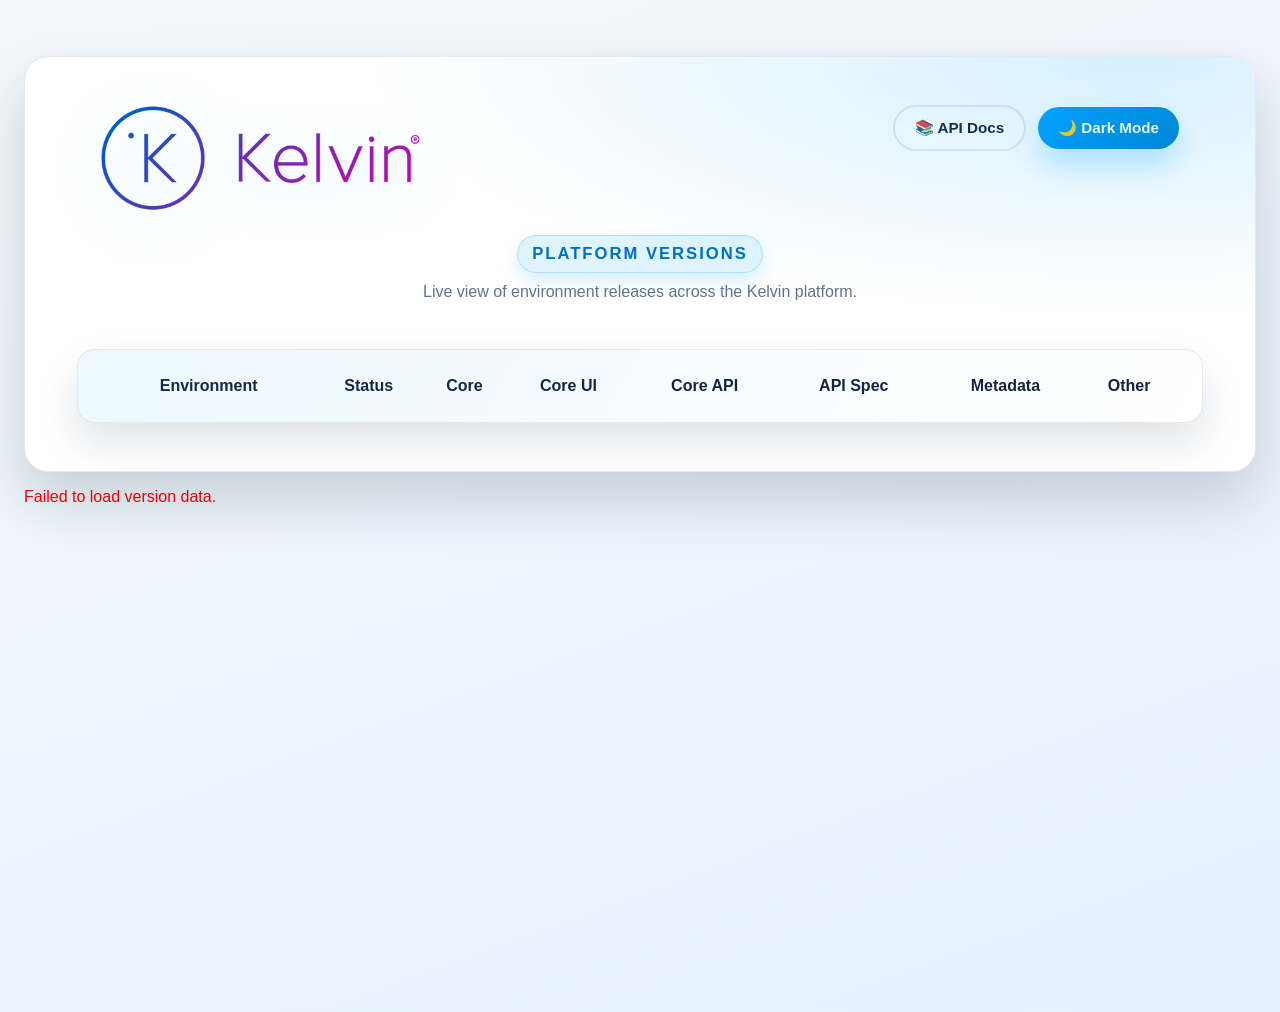
==== index.html @ efbccc98 "Fix status check to detect 5xx" ====
<!DOCTYPE html>
<html lang="en">
<head>
  <meta charset="UTF-8" />
  <title>Platform Versions</title>
  <link rel="icon" href="https://kelvin.ai/favicon.ico" />
  <!-- DataTables CSS -->
  <link rel="stylesheet" href="https://cdn.datatables.net/1.13.6/css/jquery.dataTables.min.css" />
  <!-- Optional: DataTables Dark Theme -->
  <link rel="stylesheet" href="https://cdn.datatables.net/1.13.6/css/dataTables.bootstrap5.min.css" />
  <style>
    :root {
      --background-gradient: linear-gradient(160deg, #f4f8fb 0%, #e6f1ff 100%);
      --color-bg: #f4f8fb;
      --color-surface: #ffffff;
      --color-surface-alt: #eef5ff;
      --color-text: #112240;
      --color-muted: #5d738e;
      --color-border: rgba(17, 34, 64, 0.1);
      --color-accent: #00a3ff;
      --color-accent-strong: #0082d1;
      --color-link: #006ecb;
      --table-header-bg: #0f2f57;
      --table-row-hover: rgba(0, 163, 255, 0.08);
      --code-bg: rgba(0, 163, 255, 0.08);
      --brand-glow: rgba(0, 163, 255, 0.26);
    }

    body.dark {
      --background-gradient: linear-gradient(160deg, #081529 0%, #020b17 100%);
      --color-bg: #0b1a30;
      --color-surface: #111f36;
      --color-surface-alt: #15263f;
      --color-text: #e3f1ff;
      --color-muted: #92abc7;
      --color-border: rgba(111, 170, 255, 0.18);
      --color-accent: #46c6ff;
      --color-accent-strong: #5fd3ff;
      --color-link: #7dd8ff;
      --table-header-bg: #123b67;
      --table-row-hover: rgba(70, 198, 255, 0.14);
      --code-bg: rgba(70, 198, 255, 0.18);
      --brand-glow: rgba(70, 198, 255, 0.32);
    }

    body {
      font-family: "Inter", -apple-system, BlinkMacSystemFont, "Segoe UI", sans-serif;
      margin: 0;
      background: var(--background-gradient);
      color: var(--color-text);
      min-height: 100vh;
      padding: 56px 24px;
      transition: background 0.35s ease, color 0.35s ease;
    }

    .main-container {
      position: relative;
      max-width: 1180px;
      margin: 0 auto;
      background: var(--color-surface);
      border-radius: 24px;
      box-shadow: 0 28px 60px rgba(9, 25, 46, 0.18);
      border: 1px solid var(--color-border);
      padding: 48px 52px;
      transition: background 0.35s ease, border-color 0.35s ease, box-shadow 0.35s ease;
      overflow: hidden;
    }

    .main-container::before {
      content: "";
      position: absolute;
      inset: 0;
      border-radius: inherit;
      background: radial-gradient(120% 120% at 90% 0%, rgba(0, 163, 255, 0.16) 0%, rgba(0, 163, 255, 0) 52%);
      pointer-events: none;
      transition: opacity 0.35s ease;
    }

    body.dark .main-container::before {
      background: radial-gradient(120% 120% at 90% 0%, rgba(70, 198, 255, 0.24) 0%, rgba(70, 198, 255, 0) 55%);
    }

    h1 {
      margin: 0;
      font-size: clamp(1.0rem, 1.3vw, 1.2rem);
      text-transform: uppercase;
      letter-spacing: 0.12em;
      padding: 8px 14px;
      display: inline-block;
      border-radius: 999px;
      background: rgba(0, 163, 255, 0.12);
      border: 1px solid rgba(0, 163, 255, 0.24);
      color: var(--color-link);
      box-shadow: 0 8px 18px rgba(0, 163, 255, 0.16);
    }

    body.dark h1 {
      background: rgba(70, 198, 255, 0.16);
      border-color: rgba(70, 198, 255, 0.28);
      color: var(--color-text);
      box-shadow: 0 10px 24px rgba(70, 198, 255, 0.2);
    }

    .subtitle {
      margin-top: 10px;
      font-size: 1rem;
      color: var(--color-muted);
    }

    .page-header {
      display: flex;
      flex-direction: column;
      gap: 24px;
      margin-bottom: 32px;
      padding: 0 24px;
    }

    .brand-row {
      display: flex;
      align-items: flex-start;
      justify-content: space-between;
      gap: 24px;
      width: 100%;
    }

    .brand-mark {
      display: inline-flex;
      align-items: center;
      justify-content: flex-start;
      gap: 14px;
      margin: 0;
    }

    .page-title {
      max-width: 620px;
      display: flex;
      flex-direction: column;
      align-items: center;
      text-align: center;
      margin: 0 auto;
    }

    .brand-mark img {
      height: min(9vw, 106px);
      width: auto;
      display: block;
      filter: drop-shadow(0 10px 24px rgba(0, 163, 255, 0.25));
    }

    .header-actions {
      display: flex;
      gap: 12px;
      margin-left: auto;
      align-items: center;
    }

    #apiReferenceLink {
      background: var(--color-surface);
      color: var(--color-text);
      border: 2px solid var(--color-border);
      padding: 12px 20px;
      border-radius: 999px;
      font-size: 0.95rem;
      font-weight: 600;
      cursor: pointer;
      transition: transform 0.2s ease, border-color 0.2s ease, background 0.2s ease;
      display: inline-flex;
      align-items: center;
      gap: 8px;
      text-decoration: none;
    }

    #apiReferenceLink:hover {
      transform: translateY(-1px);
      border-color: var(--color-accent);
      background: var(--color-surface-alt);
    }

    #apiReferenceLink:focus-visible {
      outline: 3px solid rgba(0, 163, 255, 0.35);
      outline-offset: 4px;
    }

    #toggleDarkMode {
      background: linear-gradient(140deg, var(--color-accent), var(--color-accent-strong));
      color: #ffffff;
      border: none;
      padding: 12px 20px;
      border-radius: 999px;
      font-size: 0.95rem;
      font-weight: 600;
      cursor: pointer;
      box-shadow: 0 16px 30px var(--brand-glow);
      transition: transform 0.2s ease, box-shadow 0.2s ease, opacity 0.3s ease;
      display: inline-flex;
      align-items: center;
      gap: 8px;
    }

    #toggleDarkMode:hover {
      transform: translateY(-1px);
      box-shadow: 0 18px 34px var(--brand-glow);
      opacity: 0.95;
    }

    #toggleDarkMode:focus-visible {
      outline: 3px solid rgba(0, 163, 255, 0.35);
      outline-offset: 4px;
    }

    .table-card {
      position: relative;
      background: var(--color-surface);
      border-radius: 18px;
      border: 1px solid var(--color-border);
      padding: 24px;
      box-shadow: 0 20px 40px rgba(12, 36, 64, 0.12);
      transition: background 0.35s ease, border-color 0.35s ease;
    }

    .table-card::before {
      content: "";
      position: absolute;
      inset: 0;
      border-radius: inherit;
      background: linear-gradient(120deg, rgba(0, 163, 255, 0.12), rgba(0, 163, 255, 0));
      opacity: 0.6;
      pointer-events: none;
    }

    body.dark .table-card::before {
      background: linear-gradient(120deg, rgba(70, 198, 255, 0.2), rgba(70, 198, 255, 0));
    }

    .table-card .dataTables_wrapper {
      width: 100%;
    }

    a {
      color: var(--color-link);
      text-decoration: none;
      transition: color 0.2s ease;
    }

    a:hover,
    a:focus-visible {
      color: var(--color-accent-strong);
    }

    .metadata-link {
      color: var(--color-muted);
      font-weight: 600;
      cursor: pointer;
    }

    .metadata-link:hover,
    .metadata-link:focus-visible {
      color: var(--color-link);
    }

    .version-cell {
      display: inline-flex;
      align-items: center;
      gap: 8px;
    }

    .version-cell code {
      background: var(--code-bg);
      padding: 3px 8px;
      border-radius: 6px;
      font-size: 0.92rem;
      font-weight: 600;
      color: var(--color-text);
      border: 1px solid rgba(17, 34, 64, 0.08);
    }

    body.dark .version-cell code {
      border-color: rgba(143, 181, 222, 0.32);
      color: var(--color-text);
    }

    .status-indicator {
      display: inline-flex;
      align-items: center;
      gap: 8px;
      font-weight: 600;
      color: var(--color-muted);
    }

    .status-dot {
      width: 12px;
      height: 12px;
      border-radius: 50%;
      display: inline-block;
      box-shadow: 0 0 0 3px rgba(0, 0, 0, 0.05);
    }

    .status-dot.status-pending {
      background: #fbbf24;
      box-shadow: 0 0 0 3px rgba(251, 191, 36, 0.25);
    }

    .status-dot.status-ok {
      background: #22c55e;
      box-shadow: 0 0 0 3px rgba(34, 197, 94, 0.25);
    }

    .status-dot.status-fail {
      background: #ef4444;
      box-shadow: 0 0 0 3px rgba(239, 68, 68, 0.25);
    }

    .status-dot.status-unknown {
      background: #94a3b8;
      box-shadow: 0 0 0 3px rgba(148, 163, 184, 0.3);
    }

    table.dataTable thead th {
      background-color: var(--table-header-bg) !important;
      color: #fff !important;
      border-bottom: none !important;
      font-weight: 600;
      letter-spacing: 0.01em;
    }

    table.dataTable tbody tr {
      background-color: var(--color-surface) !important;
      transition: background-color 0.2s ease;
    }

    table.dataTable tbody tr:nth-child(even) {
      background-color: var(--color-surface-alt) !important;
    }

    table.dataTable tbody tr:hover {
      background-color: var(--table-row-hover) !important;
    }

    table.dataTable td,
    table.dataTable th {
      border-bottom: 1px solid var(--color-border);
    }

    table.dataTable td {
      padding: 14px 16px;
      vertical-align: top;
      color: var(--color-text);
      line-height: 1.55;
    }

    table.dataTable a {
      color: var(--color-link);
      font-weight: 600;
      text-decoration: none;
    }

    table.dataTable a:hover {
      text-decoration: underline;
    }

    .dataTables_wrapper .dataTables_filter input,
    .dataTables_wrapper .dataTables_length select {
      background: var(--color-surface);
      border: 1px solid var(--color-border);
      color: var(--color-text);
      border-radius: 10px;
      padding: 8px 12px;
      outline: none;
      font-weight: 500;
    }

    .dataTables_wrapper .dataTables_filter input:focus,
    .dataTables_wrapper .dataTables_length select:focus {
      border-color: var(--color-accent);
      box-shadow: 0 0 0 3px rgba(0, 163, 255, 0.2);
    }

    .dataTables_wrapper .dataTables_filter label,
    .dataTables_wrapper .dataTables_length label,
    .dataTables_wrapper .dataTables_info {
      color: var(--color-muted);
      font-weight: 600;
      letter-spacing: 0.01em;
    }

    .dataTables_wrapper .dataTables_info {
      margin-top: 14px;
    }

    .dataTables_wrapper .dataTables_paginate .paginate_button {
      background: transparent !important;
      color: var(--color-text) !important;
      border-radius: 8px !important;
      border: 1px solid transparent !important;
      margin: 0 2px !important;
      padding: 6px 12px !important;
      transition: background 0.2s ease, color 0.2s ease;
    }

    .dataTables_wrapper .dataTables_paginate .paginate_button.current,
    .dataTables_wrapper .dataTables_paginate .paginate_button:hover {
      background: linear-gradient(135deg, var(--color-accent), var(--color-accent-strong)) !important;
      color: #fff !important;
      border-color: transparent !important;
      box-shadow: 0 6px 14px var(--brand-glow);
    }

    code {
      background: var(--code-bg);
      padding: 2px 6px;
      border-radius: 4px;
      font-family: "Source Code Pro", "Fira Code", monospace;
      font-size: 0.9rem;
    }

    .muted {
      color: var(--color-muted);
    }

    .kv-pair {
      margin-bottom: 6px;
      line-height: 1.4;
      display: flex;
      align-items: baseline;
      gap: 6px;
    }

    .kv-key {
      font-weight: 600;
      color: var(--color-text);
      margin-right: 6px;
    }

    .kv-key::after {
      content: ":";
      margin-left: 1px;
    }

    .kv-pair:last-child {
      margin-bottom: 0;
    }

    .metadata-tooltip-wrapper {
      position: relative;
      display: inline-block;
    }

    .metadata-tooltip {
      position: fixed;
      background: rgba(10, 10, 15, 0.85);
      backdrop-filter: blur(20px) saturate(180%);
      -webkit-backdrop-filter: blur(20px) saturate(180%);
      border: 1px solid rgba(255, 255, 255, 0.1);
      border-radius: 16px;
      padding: 20px;
      box-shadow:
        0 8px 32px rgba(0, 0, 0, 0.4),
        0 0 0 1px rgba(255, 255, 255, 0.05) inset,
        0 30px 60px rgba(0, 0, 0, 0.3);
      z-index: 10000;
      box-sizing: border-box;
      min-width: min(900px, calc(100vw - 40px));
      max-width: calc(100vw - 40px);
      width: max-content;
      max-height: calc(100vh - 40px);
      opacity: 0;
      pointer-events: none;
      transform: scale(0.95);
      transition: opacity 0.3s cubic-bezier(0.4, 0, 0.2, 1),
                  transform 0.3s cubic-bezier(0.4, 0, 0.2, 1);
      white-space: normal;
      overflow: hidden;
      display: flex;
      flex-direction: column;
    }

    .metadata-tooltip.visible {
      opacity: 1;
      pointer-events: auto;
      transform: scale(1);
    }

    .metadata-tooltip::before {
      content: '';
      position: absolute;
      top: 0;
      left: 0;
      right: 0;
      bottom: 0;
      border-radius: 16px;
      background: linear-gradient(135deg,
        rgba(255, 255, 255, 0.1) 0%,
        rgba(255, 255, 255, 0) 50%,
        rgba(0, 0, 0, 0.1) 100%);
      pointer-events: none;
      z-index: -1;
    }

    .metadata-tooltip .metadata-content {
      flex: 1;
      min-height: 0;
      display: flex;
      flex-direction: column;
      overflow: hidden;
    }

    .metadata-json-wrapper {
      flex: 1;
      overflow: auto;
      min-height: 0;
      margin-bottom: 12px;
    }

    /* Custom scrollbar for JSON content */
    .metadata-json-wrapper::-webkit-scrollbar {
      width: 10px;
    }

    .metadata-json-wrapper::-webkit-scrollbar-track {
      background: rgba(0, 0, 0, 0.2);
      border-radius: 10px;
      margin: 4px;
    }

    .metadata-json-wrapper::-webkit-scrollbar-thumb {
      background: rgba(255, 255, 255, 0.2);
      border-radius: 10px;
      border: 2px solid rgba(0, 0, 0, 0.2);
    }

    .metadata-json-wrapper::-webkit-scrollbar-thumb:hover {
      background: rgba(255, 255, 255, 0.3);
    }

    /* Firefox scrollbar */
    .metadata-json-wrapper {
      scrollbar-width: thin;
      scrollbar-color: rgba(255, 255, 255, 0.2) rgba(0, 0, 0, 0.2);
    }

    .metadata-tooltip pre {
      margin: 0;
      overflow: visible;
    }

    .metadata-tooltip.loading {
      text-align: center;
      color: var(--color-muted);
      font-size: 0.9rem;
    }

    .metadata-tooltip.error {
      color: #ef4444;
      font-size: 0.9rem;
    }

    .metadata-tooltip-title {
      font-weight: 700;
      font-size: 1rem;
      margin-bottom: 16px;
      color: rgba(255, 255, 255, 0.95);
      border-bottom: 1px solid rgba(255, 255, 255, 0.15);
      padding-bottom: 12px;
      text-shadow: 0 2px 10px rgba(0, 0, 0, 0.3);
      letter-spacing: 0.02em;
    }

    .metadata-content {
      display: flex;
      flex-direction: column;
      gap: 8px;
    }

    .metadata-item {
      display: flex;
      flex-direction: column;
      gap: 2px;
    }

    .metadata-label {
      font-size: 0.8rem;
      color: var(--color-muted);
      font-weight: 600;
      text-transform: uppercase;
      letter-spacing: 0.03em;
    }

    .metadata-value {
      font-size: 0.9rem;
      color: var(--color-text);
      font-weight: 500;
    }

    .metadata-value code {
      background: var(--code-bg);
      padding: 2px 6px;
      border-radius: 4px;
      font-size: 0.85rem;
    }

    .metadata-actions {
      display: flex;
      gap: 8px;
      flex-shrink: 0;
    }

    .metadata-btn {
      flex: 1;
      padding: 8px 12px;
      border: none;
      border-radius: 8px;
      font-size: 0.85rem;
      font-weight: 600;
      cursor: pointer;
      transition: all 0.2s ease;
      display: flex;
      align-items: center;
      justify-content: center;
      gap: 6px;
      text-decoration: none;
    }

    .copy-metadata-btn {
      background: rgba(0, 163, 255, 0.2);
      color: rgba(255, 255, 255, 0.95);
      border: 1px solid rgba(0, 163, 255, 0.4);
      backdrop-filter: blur(10px);
      box-shadow: 0 4px 12px rgba(0, 163, 255, 0.2);
    }

    .copy-metadata-btn:hover {
      background: rgba(0, 163, 255, 0.3);
      border-color: rgba(0, 163, 255, 0.6);
      transform: translateY(-2px);
      box-shadow: 0 6px 16px rgba(0, 163, 255, 0.3);
    }

    .copy-metadata-btn:active {
      transform: translateY(0);
    }

    .copy-metadata-btn.copied {
      background: rgba(16, 185, 129, 0.3);
      border-color: rgba(16, 185, 129, 0.5);
      box-shadow: 0 4px 12px rgba(16, 185, 129, 0.3);
    }

    .view-metadata-btn {
      background: rgba(255, 255, 255, 0.05);
      color: rgba(255, 255, 255, 0.9);
      border: 1px solid rgba(255, 255, 255, 0.2);
      backdrop-filter: blur(10px);
    }

    .view-metadata-btn:hover {
      background: rgba(255, 255, 255, 0.1);
      border-color: rgba(255, 255, 255, 0.3);
      transform: translateY(-2px);
      box-shadow: 0 4px 12px rgba(255, 255, 255, 0.1);
    }

    @media (max-width: 768px) {
      body {
        padding: 32px 16px;
      }

      .main-container {
        padding: 32px 24px;
      }

      .header-actions {
        flex-direction: column;
        width: 100%;
        margin-left: 0;
      }

      #apiReferenceLink,
      #toggleDarkMode {
        width: 100%;
        justify-content: center;
      }

      .page-header {
        gap: 20px;
        padding: 16px 24px 0 24px;
      }

      .brand-row {
        flex-direction: column;
        align-items: center;
        width: 100%;
      }

      .page-title {
        max-width: none;
        align-items: center;
      }

      .brand-mark {
        align-self: center;
        margin-bottom: 12px;
      }
    }

    @media (max-width: 520px) {
      body {
        padding: 24px 14px;
      }

      .page-header {
        padding: 16px 18px 0 18px;
      }

      .main-container {
        padding: 28px 20px;
      }

      .brand-mark {
        margin-bottom: 12px;
      }
    }
  </style>
</head>
<body>
  <main class="main-container">
    <header class="page-header">
      <div class="brand-row">
        <div class="brand-mark">
          <img src="assets/kelvin-logo.png" alt="Kelvin logo" />
        </div>
        <div class="header-actions">
          <a id="apiReferenceLink" href="api-docs.html" target="_blank" rel="noopener noreferrer">📚 API Docs</a>
          <button id="toggleDarkMode" type="button" aria-live="polite" aria-pressed="false">🌙 Dark Mode</button>
        </div>
      </div>
      <div class="page-title">
        <h1>Platform Versions</h1>
        <p class="subtitle">Live view of environment releases across the Kelvin platform.</p>
      </div>
    </header>
    <div class="table-card">
      <table id="versionsTable" class="display" style="width:100%">
        <thead>
          <tr>
            <th>Environment</th>
            <th>Status</th>
            <th>Core</th>
            <th>Core UI</th>
            <th>Core API</th>
            <th>API Spec</th>
            <th>Metadata</th>
            <th>Other</th>
          </tr>
        </thead>
        <tbody></tbody>
      </table>
    </div>
  </main>

  <!-- jQuery -->
  <script src="https://code.jquery.com/jquery-3.7.0.min.js" defer></script>
  <!-- DataTables JS -->
  <script src="https://cdn.datatables.net/1.13.6/js/jquery.dataTables.min.js" defer></script>
  <script>
    // Dark Mode Toggle
    const toggleButton = document.getElementById("toggleDarkMode");
    const savedTheme = localStorage.getItem("theme");
    const userPrefersDark = savedTheme ? savedTheme === "dark" : window.matchMedia("(prefers-color-scheme: dark)").matches;

    if (userPrefersDark) document.body.classList.add("dark");
    const setToggleState = () => {
      const isDark = document.body.classList.contains("dark");
      toggleButton.textContent = isDark ? "☀️ Light Mode" : "🌙 Dark Mode";
      toggleButton.setAttribute("aria-pressed", String(isDark));
    };
    setToggleState();

    const versionPlaceholder = '<span class="muted">N/A</span>';

    const getVersionSortValue = (value) => {
      if (value === undefined || value === null || value === "") return "";
      const parts = String(value).match(/\d+/g);
      if (!parts) return "";
      return parts.map((part) => part.padStart(6, "0")).join(".");
    };

    const createVersionCell = (version, suffix = "") => {
      const suffixHtml = suffix ? ` ${suffix}` : "";
      if (version === undefined || version === null || version === "") {
        return {
          display: `${versionPlaceholder}${suffixHtml}`,
          sort: "",
          filter: ""
        };
      }

      const sortValue = getVersionSortValue(version);
      return {
        display: `<span class="version-cell"><code>${version}</code>${suffixHtml}</span>`,
        sort: sortValue,
        filter: version
      };
    };

    const createStatusCell = (env, baseUrl) => {
      return `
        <span class="status-indicator" data-env="${env}" data-url="${baseUrl}">
          <span class="status-dot status-pending" aria-hidden="true"></span>
          <span class="status-text">Checking</span>
        </span>
      `;
    };

    const versionColumnRender = {
      _: "display",
      sort: "sort",
      filter: "filter"
    };

    toggleButton.addEventListener('click', () => {
      document.body.classList.toggle('dark');
      const isDark = document.body.classList.contains('dark');
      localStorage.setItem('theme', isDark ? 'dark' : 'light');
      setToggleState();
    });

    // Fetch and populate DataTable
    async function populateTable() {
      try {
        const [versionsResp, urlsResp] = await Promise.all([
          fetch("https://central-server.kelvininc.com/platformversions"),
          fetch("https://central-server.kelvininc.com/platformurls")
        ]);
        const [versions, urls] = await Promise.all([
          versionsResp.json(),
          urlsResp.json()
        ]);
        const tableData = Object.entries(versions).map(([env, versionInfo]) => {
          let baseUrl = urls[env] || `${env}.kelvin.ai`;
          if (!/^https?:\/\//.test(baseUrl)) {
            baseUrl = `https://${baseUrl}`;
          }
          const envLink = `<a href="${baseUrl}" target="_blank" rel="noopener noreferrer">${env}</a>`;
          const statusCell = createStatusCell(env, baseUrl);
          const metadataLink = `<span class="metadata-tooltip-wrapper"><a class="metadata-link" href="${baseUrl}/metadata" target="_blank" rel="noopener noreferrer" data-metadata-url="${baseUrl}/metadata" data-env="${env}" data-metadata='${JSON.stringify(versionInfo)}'>/metadata</a></span>`;
          const othersHtml = Object.entries(versionInfo)
            .filter(([key]) => !["core", "core-ui", "core-api", "api-spec"].includes(key))
            .map(([key, val]) => {
              const valueMarkup = (val === undefined || val === null || val === "")
                ? versionPlaceholder
                : `<code>${val}</code>`;
              return `<div class="kv-pair"><span class="kv-key">${key}</span>${valueMarkup}</div>`;
            })
            .join("");

          return {
            environment: envLink,
            status: statusCell,
            core: createVersionCell(versionInfo["core"]),
            coreUi: createVersionCell(versionInfo["core-ui"]),
            coreApi: createVersionCell(versionInfo["core-api"]),
            apiSpec: createVersionCell(versionInfo["api-spec"]),
            metadata: metadataLink,
            others: othersHtml || versionPlaceholder
          };
        });

        const table = $("#versionsTable").DataTable({
          data: tableData,
          columns: [
            { title: "Environment", data: "environment" },
            { title: "Status", data: "status" },
            { title: "Core", data: "core", render: versionColumnRender },
            { title: "Core UI", data: "coreUi", render: versionColumnRender },
            { title: "Core API", data: "coreApi", render: versionColumnRender },
            { title: "API Spec", data: "apiSpec", render: versionColumnRender },
            { title: "Metadata", data: "metadata" },
            { title: "Other", data: "others" }
          ],
          order: [[1, "desc"]],
          pageLength: 50,
          responsive: true
        });

        table.on("draw", () => {
          updateStatusIndicators();
        });

        updateStatusIndicators();
      } catch (err) {
        document.body.insertAdjacentHTML("beforeend", "<p style=\"color:red;\">Failed to load version data.</p>");
        console.error(err);
      }
    }

    populateTable();

    const statusCache = new Map();

    async function fetchWithTimeout(url, options = {}, timeoutMs = 6000) {
      const controller = new AbortController();
      const timeoutId = setTimeout(() => controller.abort(), timeoutMs);
      try {
        return await fetch(url, { ...options, signal: controller.signal });
      } finally {
        clearTimeout(timeoutId);
      }
    }

    async function checkEnvironmentStatus(baseUrl) {
      if (statusCache.has(baseUrl)) {
        return statusCache.get(baseUrl);
      }

      try {
        const response = await fetchWithTimeout(baseUrl, {
          method: "HEAD",
          mode: "cors",
          cache: "no-store"
        });
        const status = response.status < 500 ? "online" : "offline";
        statusCache.set(baseUrl, status);
        return status;
      } catch (error) {
        try {
          await fetchWithTimeout(baseUrl, {
            method: "HEAD",
            mode: "no-cors",
            cache: "no-store"
          });
          const status = "unknown";
          statusCache.set(baseUrl, status);
          return status;
        } catch (networkError) {
          const status = "offline";
          statusCache.set(baseUrl, status);
          return status;
        }
      }
    }

    async function updateStatusIndicators() {
      const indicators = document.querySelectorAll(".status-indicator");
      for (const indicator of indicators) {
        const baseUrl = indicator.dataset.url;
        const dot = indicator.querySelector(".status-dot");
        const text = indicator.querySelector(".status-text");

        if (!baseUrl || !dot || !text) continue;

        if (
          dot.classList.contains("status-ok") ||
          dot.classList.contains("status-fail") ||
          dot.classList.contains("status-unknown")
        ) {
          continue;
        }

        const status = await checkEnvironmentStatus(baseUrl);
        dot.classList.remove("status-pending", "status-ok", "status-fail", "status-unknown");
        if (status === "online") {
          dot.classList.add("status-ok");
          text.textContent = "Online";
        } else if (status === "offline") {
          dot.classList.add("status-fail");
          text.textContent = "Offline";
        } else {
          dot.classList.add("status-unknown");
          text.textContent = "Unknown";
        }
      }
    }

    // Metadata tooltip functionality - load from local files fetched by GitHub Action
    function createLoadingTooltip(env) {
      return `
        <div class="metadata-tooltip-title">${env} Metadata</div>
        <div class="metadata-content">
          <p style="color: var(--color-muted); font-size: 0.9rem; margin: 0; text-align: center;">
            Loading metadata...
          </p>
        </div>
      `;
    }

    function createMetadataTooltip(env, metadata, metadataUrl) {
      const formattedJson = JSON.stringify(metadata, null, 2);

      return `
        <div class="metadata-tooltip-title">${env} Metadata</div>
        <div class="metadata-content">
          <div class="metadata-json-wrapper">
            <pre style="background: rgba(0, 0, 0, 0.3); padding: 16px; border-radius: 12px; font-size: 0.85rem; color: rgba(255, 255, 255, 0.9); font-family: 'JetBrains Mono', 'Fira Code', monospace; white-space: pre-wrap; word-break: break-word; border: 1px solid rgba(255, 255, 255, 0.08); line-height: 1.6;">${formattedJson}</pre>
          </div>
          <div class="metadata-actions">
            <button class="metadata-btn copy-metadata-btn" data-metadata='${formattedJson}'>
              📋 Copy JSON
            </button>
            <a href="${metadataUrl}" target="_blank" rel="noopener noreferrer" class="metadata-btn view-metadata-btn">
              🔗 View Full
            </a>
          </div>
        </div>
      `;
    }

    // Position tooltip near the trigger element
    function positionTooltip(tooltip, triggerElement) {
      const triggerRect = triggerElement.getBoundingClientRect();
      const tooltipRect = tooltip.getBoundingClientRect();
      const viewportWidth = window.innerWidth;
      const viewportHeight = window.innerHeight;
      const margin = 20;

      // Calculate position - align to the right edge of the screen
      let top = triggerRect.bottom + 8;
      let left = viewportWidth - tooltipRect.width - margin;

      // Check if tooltip goes below viewport
      if (top + tooltipRect.height > viewportHeight - margin) {
        // Show above the element instead
        top = triggerRect.top - tooltipRect.height - 8;
      }

      // Ensure tooltip doesn't go off screen vertically - maintain equal margins
      if (top < margin) {
        top = margin;
      } else if (top + tooltipRect.height > viewportHeight - margin) {
        // Ensure equal bottom margin
        top = viewportHeight - tooltipRect.height - margin;
      }

      tooltip.style.top = `${top}px`;
      tooltip.style.left = `${left}px`;
    }

    // Cache for loaded metadata
    const metadataCache = new Map();

    async function loadMetadata(env) {
      if (metadataCache.has(env)) {
        return metadataCache.get(env);
      }

      try {
        // Try to load from local file first (fetched by GitHub Action)
        const response = await fetch(`metadata/${env}.json`);
        if (response.ok) {
          const data = await response.json();
          metadataCache.set(env, data);
          return data;
        }
      } catch (error) {
        console.warn(`Failed to load local metadata for ${env}:`, error);
      }

      // Fallback to platformversions data if local file doesn't exist
      return null;
    }

    // Click to toggle tooltip
    document.addEventListener('click', async (e) => {
      const link = e.target.closest('.metadata-link');

      if (link) {
        e.preventDefault();

        // Check if this link already has a tooltip
        const existingTooltip = document.querySelector('.metadata-tooltip[data-env="' + link.dataset.env + '"]');

        if (existingTooltip) {
          const isVisible = existingTooltip.classList.contains('visible');
          // Close all tooltips
          document.querySelectorAll('.metadata-tooltip.visible').forEach(t => {
            t.classList.remove('visible');
          });

          if (!isVisible) {
            existingTooltip.classList.add('visible');
            positionTooltip(existingTooltip, link);
          }
          return;
        }

        // Close all other tooltips
        document.querySelectorAll('.metadata-tooltip.visible').forEach(t => {
          t.classList.remove('visible');
        });

        const env = link.dataset.env;
        const metadataUrl = link.dataset.metadataUrl;

        // Create new tooltip and add to body
        const tooltip = document.createElement('div');
        tooltip.className = 'metadata-tooltip';
        tooltip.setAttribute('data-env', env);
        tooltip.innerHTML = createLoadingTooltip(env);
        document.body.appendChild(tooltip);

        // Position and show
        positionTooltip(tooltip, link);
        tooltip.classList.add('visible');

        // Load metadata from local file
        const metadata = await loadMetadata(env);

        if (metadata) {
          tooltip.innerHTML = createMetadataTooltip(env, metadata, metadataUrl);
        } else {
          // Fallback to basic data we have
          const fallbackData = JSON.parse(link.dataset.metadata || '{}');
          tooltip.innerHTML = createMetadataTooltip(env, fallbackData, metadataUrl);
        }

        // Reposition after content is loaded
        setTimeout(() => positionTooltip(tooltip, link), 0);
      } else {
        // Click outside - close all tooltips unless clicking on tooltip itself
        if (!e.target.closest('.metadata-tooltip')) {
          document.querySelectorAll('.metadata-tooltip.visible').forEach(t => {
            t.classList.remove('visible');
          });
        }
      }
    });

    // Handle copy button clicks
    document.addEventListener('click', async (e) => {
      if (e.target.closest('.copy-metadata-btn')) {
        const btn = e.target.closest('.copy-metadata-btn');
        const metadata = btn.dataset.metadata;

        try {
          await navigator.clipboard.writeText(metadata);
          const originalText = btn.innerHTML;
          btn.innerHTML = '✓ Copied!';
          btn.classList.add('copied');

          setTimeout(() => {
            btn.innerHTML = originalText;
            btn.classList.remove('copied');
          }, 2000);
        } catch (err) {
          console.error('Failed to copy:', err);
          btn.innerHTML = '✗ Failed';
          setTimeout(() => {
            btn.innerHTML = '📋 Copy JSON';
          }, 2000);
        }
      }
    });

  </script>
</body>
</html>
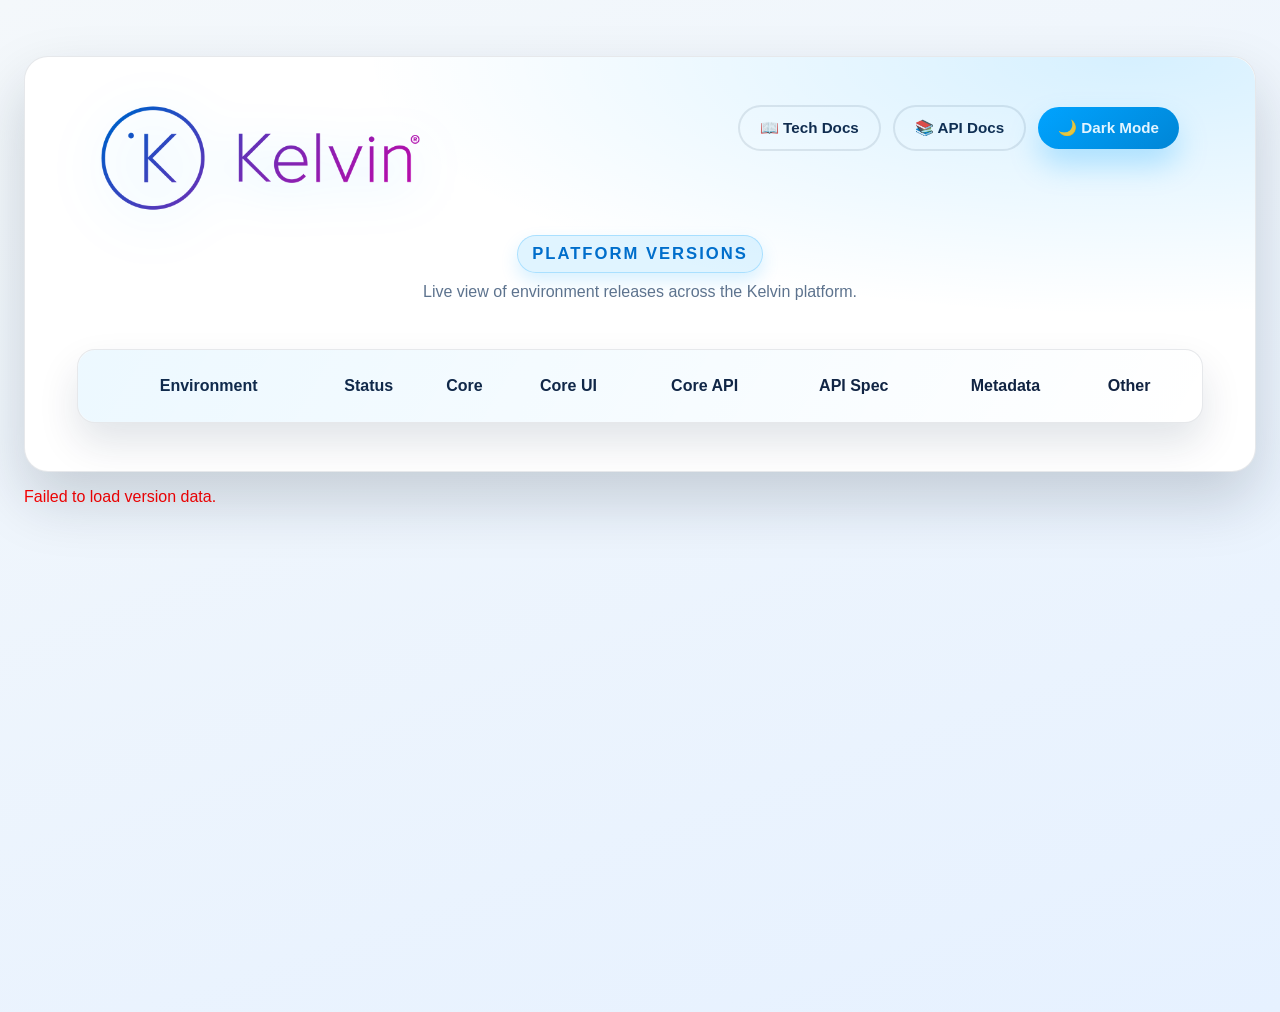
==== commit fc3ce658: "Add Tech Docs link to platform versions dashboard Cross-link to customer tech docs (GitHub auth-gate" ====
--- a/index.html
+++ b/index.html
@@ -154,6 +154,7 @@
       align-items: center;
     }
 
+    #techDocsLink,
     #apiReferenceLink {
       background: var(--color-surface);
       color: var(--color-text);
@@ -170,12 +171,14 @@
       text-decoration: none;
     }
 
+    #techDocsLink:hover,
     #apiReferenceLink:hover {
       transform: translateY(-1px);
       border-color: var(--color-accent);
       background: var(--color-surface-alt);
     }
 
+    #techDocsLink:focus-visible,
     #apiReferenceLink:focus-visible {
       outline: 3px solid rgba(0, 163, 255, 0.35);
       outline-offset: 4px;
@@ -674,6 +677,7 @@
         margin-left: 0;
       }
 
+      #techDocsLink,
       #apiReferenceLink,
       #toggleDarkMode {
         width: 100%;
@@ -729,6 +733,7 @@
           <img src="assets/kelvin-logo.png" alt="Kelvin logo" />
         </div>
         <div class="header-actions">
+          <a id="techDocsLink" href="https://refactored-adventure-2evp5q2.pages.github.io/" rel="noopener noreferrer">📖 Tech Docs</a>
           <a id="apiReferenceLink" href="api-docs.html" target="_blank" rel="noopener noreferrer">📚 API Docs</a>
           <button id="toggleDarkMode" type="button" aria-live="polite" aria-pressed="false">🌙 Dark Mode</button>
         </div>
@@ -802,11 +807,27 @@
       };
     };
 
-    const createStatusCell = (env, baseUrl) => {
+    const createStatusCell = (env, baseUrl, statusInfo) => {
+      const resolvedStatus = statusInfo && statusInfo.status ? statusInfo.status : "unknown";
+      let statusClass = "status-unknown";
+      let statusText = "Unknown";
+
+      if (resolvedStatus === "online") {
+        statusClass = "status-ok";
+        statusText = "Online";
+      } else if (resolvedStatus === "offline") {
+        statusClass = "status-fail";
+        statusText = "Offline";
+      }
+
+      const statusTitle = statusInfo && typeof statusInfo.code === "number" && statusInfo.code > 0
+        ? `HTTP ${statusInfo.code}`
+        : "";
+
       return `
-        <span class="status-indicator" data-env="${env}" data-url="${baseUrl}">
-          <span class="status-dot status-pending" aria-hidden="true"></span>
-          <span class="status-text">Checking</span>
+        <span class="status-indicator" data-env="${env}" data-url="${baseUrl}" ${statusTitle ? `title="${statusTitle}"` : ""}>
+          <span class="status-dot ${statusClass}" aria-hidden="true"></span>
+          <span class="status-text">${statusText}</span>
         </span>
       `;
     };
@@ -827,21 +848,24 @@
     // Fetch and populate DataTable
     async function populateTable() {
       try {
-        const [versionsResp, urlsResp] = await Promise.all([
+        const [versionsResp, urlsResp, statusResp] = await Promise.all([
           fetch("https://central-server.kelvininc.com/platformversions"),
-          fetch("https://central-server.kelvininc.com/platformurls")
+          fetch("https://central-server.kelvininc.com/platformurls"),
+          fetch("metadata/status.json", { cache: "no-store" })
         ]);
         const [versions, urls] = await Promise.all([
           versionsResp.json(),
           urlsResp.json()
         ]);
+        const statusData = statusResp.ok ? await statusResp.json() : null;
+        const statusMap = statusData && statusData.environments ? statusData.environments : {};
         const tableData = Object.entries(versions).map(([env, versionInfo]) => {
           let baseUrl = urls[env] || `${env}.kelvin.ai`;
           if (!/^https?:\/\//.test(baseUrl)) {
             baseUrl = `https://${baseUrl}`;
           }
           const envLink = `<a href="${baseUrl}" target="_blank" rel="noopener noreferrer">${env}</a>`;
-          const statusCell = createStatusCell(env, baseUrl);
+          const statusCell = createStatusCell(env, baseUrl, statusMap[env]);
           const metadataLink = `<span class="metadata-tooltip-wrapper"><a class="metadata-link" href="${baseUrl}/metadata" target="_blank" rel="noopener noreferrer" data-metadata-url="${baseUrl}/metadata" data-env="${env}" data-metadata='${JSON.stringify(versionInfo)}'>/metadata</a></span>`;
           const othersHtml = Object.entries(versionInfo)
             .filter(([key]) => !["core", "core-ui", "core-api", "api-spec"].includes(key))
@@ -882,11 +906,6 @@
           responsive: true
         });
 
-        table.on("draw", () => {
-          updateStatusIndicators();
-        });
-
-        updateStatusIndicators();
       } catch (err) {
         document.body.insertAdjacentHTML("beforeend", "<p style=\"color:red;\">Failed to load version data.</p>");
         console.error(err);
@@ -894,82 +913,6 @@
     }
 
     populateTable();
-
-    const statusCache = new Map();
-
-    async function fetchWithTimeout(url, options = {}, timeoutMs = 6000) {
-      const controller = new AbortController();
-      const timeoutId = setTimeout(() => controller.abort(), timeoutMs);
-      try {
-        return await fetch(url, { ...options, signal: controller.signal });
-      } finally {
-        clearTimeout(timeoutId);
-      }
-    }
-
-    async function checkEnvironmentStatus(baseUrl) {
-      if (statusCache.has(baseUrl)) {
-        return statusCache.get(baseUrl);
-      }
-
-      try {
-        const response = await fetchWithTimeout(baseUrl, {
-          method: "HEAD",
-          mode: "cors",
-          cache: "no-store"
-        });
-        const status = response.status < 500 ? "online" : "offline";
-        statusCache.set(baseUrl, status);
-        return status;
-      } catch (error) {
-        try {
-          await fetchWithTimeout(baseUrl, {
-            method: "HEAD",
-            mode: "no-cors",
-            cache: "no-store"
-          });
-          const status = "unknown";
-          statusCache.set(baseUrl, status);
-          return status;
-        } catch (networkError) {
-          const status = "offline";
-          statusCache.set(baseUrl, status);
-          return status;
-        }
-      }
-    }
-
-    async function updateStatusIndicators() {
-      const indicators = document.querySelectorAll(".status-indicator");
-      for (const indicator of indicators) {
-        const baseUrl = indicator.dataset.url;
-        const dot = indicator.querySelector(".status-dot");
-        const text = indicator.querySelector(".status-text");
-
-        if (!baseUrl || !dot || !text) continue;
-
-        if (
-          dot.classList.contains("status-ok") ||
-          dot.classList.contains("status-fail") ||
-          dot.classList.contains("status-unknown")
-        ) {
-          continue;
-        }
-
-        const status = await checkEnvironmentStatus(baseUrl);
-        dot.classList.remove("status-pending", "status-ok", "status-fail", "status-unknown");
-        if (status === "online") {
-          dot.classList.add("status-ok");
-          text.textContent = "Online";
-        } else if (status === "offline") {
-          dot.classList.add("status-fail");
-          text.textContent = "Offline";
-        } else {
-          dot.classList.add("status-unknown");
-          text.textContent = "Unknown";
-        }
-      }
-    }
 
     // Metadata tooltip functionality - load from local files fetched by GitHub Action
     function createLoadingTooltip(env) {
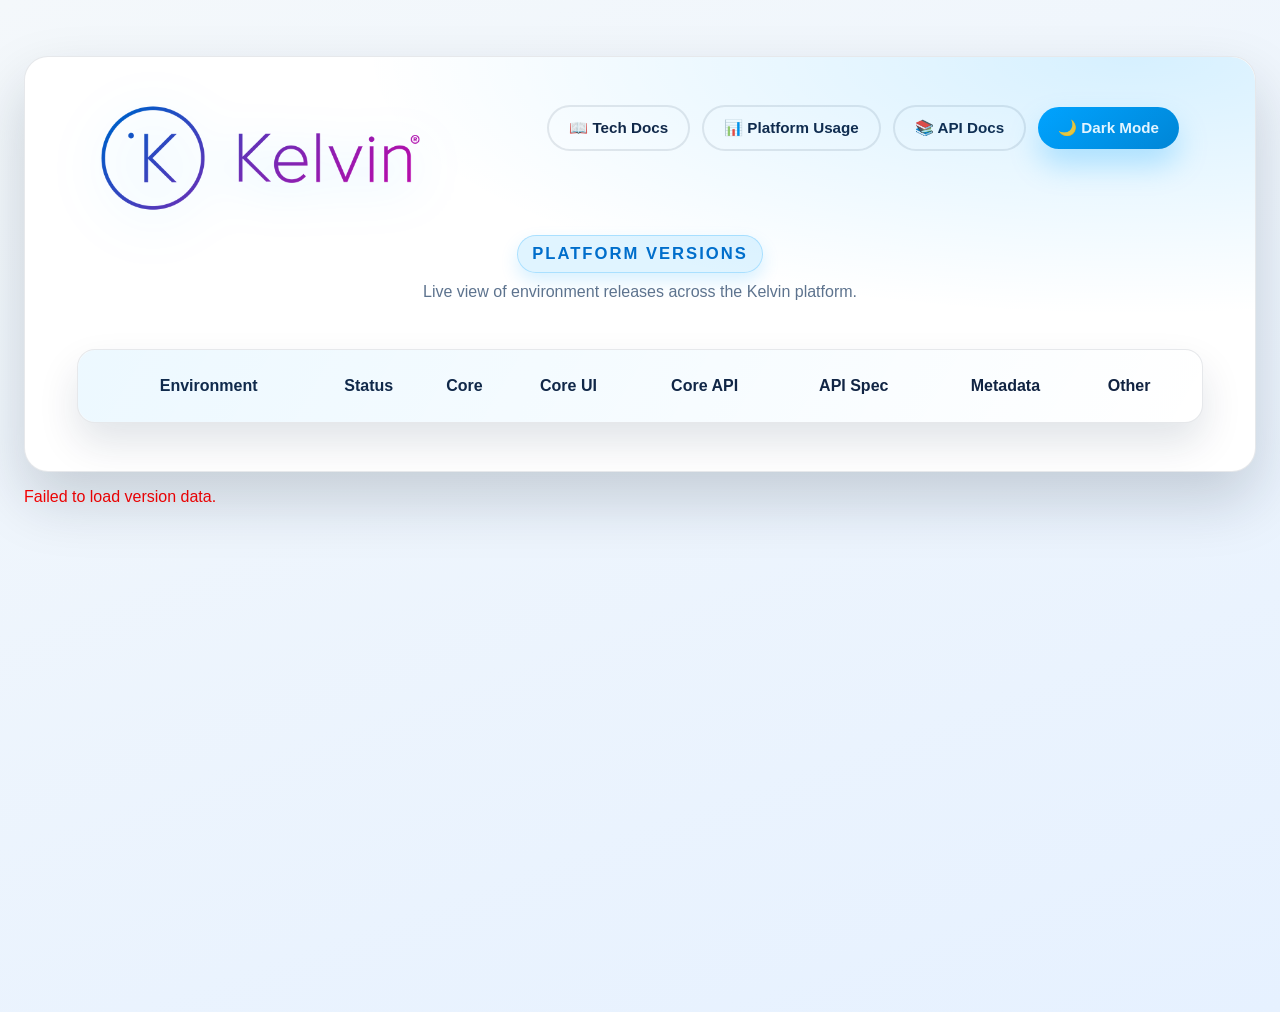
==== commit 4fd3e069: "Add Platform Usage link to header Links to the new platform usage dashboard on customer tech docs (b" ====
--- a/index.html
+++ b/index.html
@@ -155,6 +155,7 @@
     }
 
     #techDocsLink,
+    #platformUsageLink,
     #apiReferenceLink {
       background: var(--color-surface);
       color: var(--color-text);
@@ -172,6 +173,7 @@
     }
 
     #techDocsLink:hover,
+    #platformUsageLink:hover,
     #apiReferenceLink:hover {
       transform: translateY(-1px);
       border-color: var(--color-accent);
@@ -179,6 +181,7 @@
     }
 
     #techDocsLink:focus-visible,
+    #platformUsageLink:focus-visible,
     #apiReferenceLink:focus-visible {
       outline: 3px solid rgba(0, 163, 255, 0.35);
       outline-offset: 4px;
@@ -678,6 +681,7 @@
       }
 
       #techDocsLink,
+      #platformUsageLink,
       #apiReferenceLink,
       #toggleDarkMode {
         width: 100%;
@@ -734,6 +738,7 @@
         </div>
         <div class="header-actions">
           <a id="techDocsLink" href="https://refactored-adventure-2evp5q2.pages.github.io/" rel="noopener noreferrer">📖 Tech Docs</a>
+          <a id="platformUsageLink" href="https://refactored-adventure-2evp5q2.pages.github.io/platform-usage/" rel="noopener noreferrer">📊 Platform Usage</a>
           <a id="apiReferenceLink" href="api-docs.html" target="_blank" rel="noopener noreferrer">📚 API Docs</a>
           <button id="toggleDarkMode" type="button" aria-live="polite" aria-pressed="false">🌙 Dark Mode</button>
         </div>
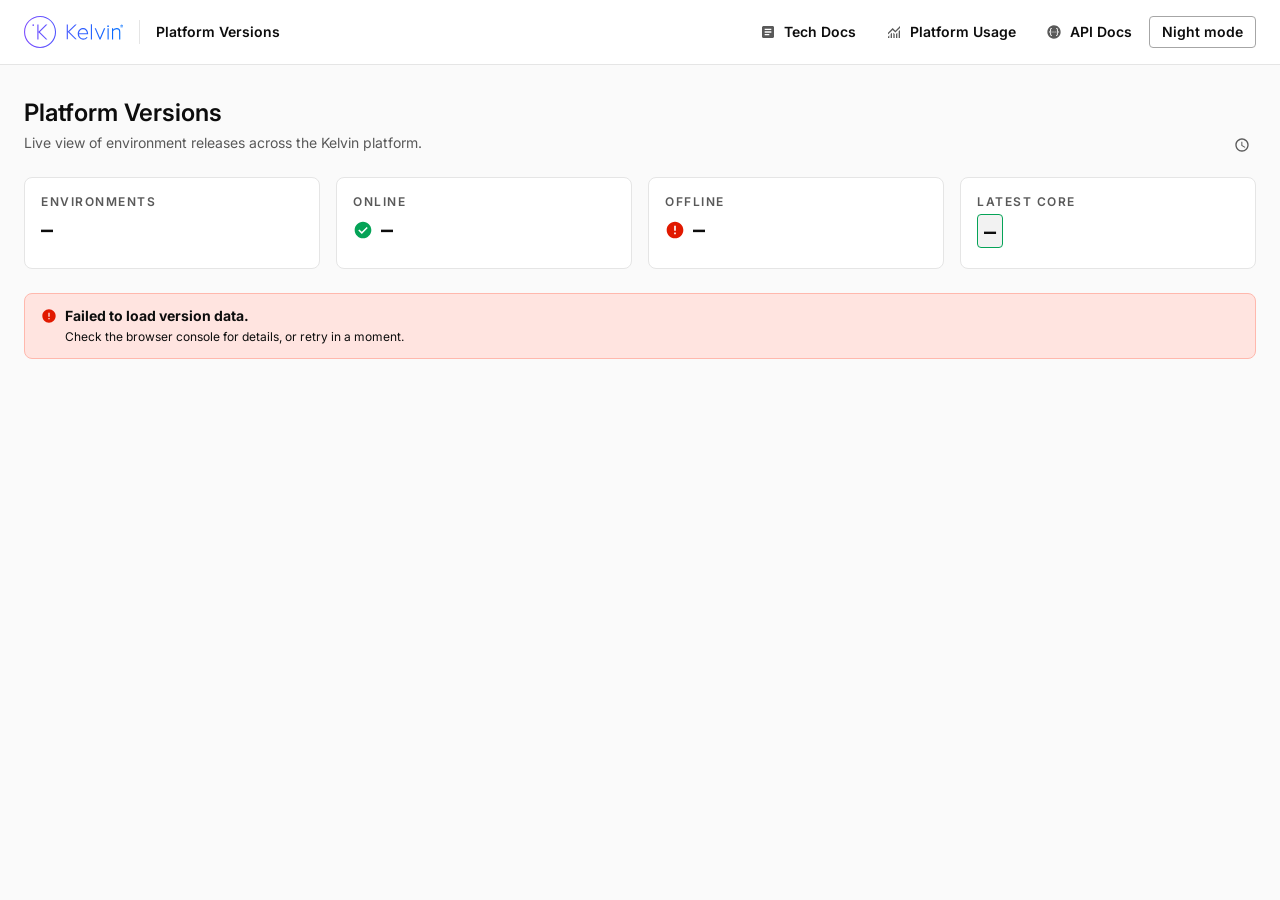
==== commit 9641c6b9: "Redesign Platform Versions page on the Kelvin design system Rebuild index.html on Peacock Design Sys" ====
--- a/index.html
+++ b/index.html
@@ -1,755 +1,514 @@
 <!DOCTYPE html>
-<html lang="en">
+<html lang="en" data-theme="light">
 <head>
   <meta charset="UTF-8" />
-  <title>Platform Versions</title>
+  <meta name="viewport" content="width=device-width, initial-scale=1.0" />
+  <title>Platform Versions · Kelvin</title>
   <link rel="icon" href="https://kelvin.ai/favicon.ico" />
-  <!-- DataTables CSS -->
+  <!-- Proxima Nova is served from Adobe Fonts and cannot be loaded here; Inter is the Kelvin fallback -->
+  <link rel="preconnect" href="https://fonts.googleapis.com" />
+  <link rel="preconnect" href="https://fonts.gstatic.com" crossorigin />
+  <link rel="stylesheet" href="https://fonts.googleapis.com/css2?family=Inter:wght@400;600;700&display=swap" />
+  <!-- Kelvin design tokens (Peacock Design System 2.0, from @kelvininc/ui-components v4.0.0) -->
+  <link rel="stylesheet" href="assets/kelvin-tokens.css" />
+  <!-- DataTables CSS (styles are overridden below with Kelvin table tokens) -->
   <link rel="stylesheet" href="https://cdn.datatables.net/1.13.6/css/jquery.dataTables.min.css" />
-  <!-- Optional: DataTables Dark Theme -->
-  <link rel="stylesheet" href="https://cdn.datatables.net/1.13.6/css/dataTables.bootstrap5.min.css" />
+  <script>
+    // Apply the saved theme before first paint to avoid a flash of the wrong theme.
+    (function () {
+      var saved = null;
+      try { saved = localStorage.getItem("theme"); } catch (e) {}
+      // ?theme=night|light overrides the saved preference (handy for sharing a link in a given theme)
+      var param = new URLSearchParams(window.location.search).get("theme");
+      if (param === "night" || param === "light") saved = param;
+      var night = saved ? saved === "night" || saved === "dark" : window.matchMedia("(prefers-color-scheme: dark)").matches;
+      document.documentElement.setAttribute("data-theme", night ? "night" : "light");
+    })();
+  </script>
   <style>
-    :root {
-      --background-gradient: linear-gradient(160deg, #f4f8fb 0%, #e6f1ff 100%);
-      --color-bg: #f4f8fb;
-      --color-surface: #ffffff;
-      --color-surface-alt: #eef5ff;
-      --color-text: #112240;
-      --color-muted: #5d738e;
-      --color-border: rgba(17, 34, 64, 0.1);
-      --color-accent: #00a3ff;
-      --color-accent-strong: #0082d1;
-      --color-link: #006ecb;
-      --table-header-bg: #0f2f57;
-      --table-row-hover: rgba(0, 163, 255, 0.08);
-      --code-bg: rgba(0, 163, 255, 0.08);
-      --brand-glow: rgba(0, 163, 255, 0.26);
-    }
-
-    body.dark {
-      --background-gradient: linear-gradient(160deg, #081529 0%, #020b17 100%);
-      --color-bg: #0b1a30;
-      --color-surface: #111f36;
-      --color-surface-alt: #15263f;
-      --color-text: #e3f1ff;
-      --color-muted: #92abc7;
-      --color-border: rgba(111, 170, 255, 0.18);
-      --color-accent: #46c6ff;
-      --color-accent-strong: #5fd3ff;
-      --color-link: #7dd8ff;
-      --table-header-bg: #123b67;
-      --table-row-hover: rgba(70, 198, 255, 0.14);
-      --code-bg: rgba(70, 198, 255, 0.18);
-      --brand-glow: rgba(70, 198, 255, 0.32);
-    }
+    /* ---------- Base ---------- */
+    *, *::before, *::after { box-sizing: border-box; }
+
+    html, body { margin: 0; min-height: 100%; }
 
     body {
-      font-family: "Inter", -apple-system, BlinkMacSystemFont, "Segoe UI", sans-serif;
+      font-family: "Proxima Nova", "Inter", system-ui, sans-serif;
+      font-size: 14px;
+      line-height: 20px;
+      font-weight: 400;
+      color: var(--text-surface-neutral-primary);
+      background: var(--background-canvas-neutral-default);
+      -webkit-font-smoothing: antialiased;
+    }
+
+    a { color: var(--text-interactive-link-default); text-decoration: none; }
+    a:hover { color: var(--text-interactive-link-hover); text-decoration: underline; text-decoration-color: var(--text-interactive-decoration-hover); text-underline-offset: 2px; }
+
+    :focus-visible { outline: 2px solid var(--border-surface-brand-default); outline-offset: 2px; }
+
+    .kv-icon { width: var(--size-default); height: var(--size-default); fill: currentColor; flex-shrink: 0; }
+    .kv-icon--sm { width: var(--size-sm); height: var(--size-sm); }
+    .kv-icon--lg { width: var(--size-lg); height: var(--size-lg); }
+
+    .muted { color: var(--text-surface-neutral-tertiary); }
+    .sr-only { position: absolute; width: 1px; height: 1px; padding: 0; margin: -1px; overflow: hidden; clip: rect(0, 0, 0, 0); border: 0; }
+
+    /* ---------- Text styles (SCSS mixins from ui-components, written out) ---------- */
+    .heading-xl { font-size: 24px; line-height: 32px; font-weight: 600; margin: 0; }
+    .heading-m { font-size: 16px; line-height: 24px; font-weight: 600; margin: 0; }
+    .heading-xs-caps { font-size: 12px; line-height: 16px; font-weight: 600; text-transform: uppercase; letter-spacing: 1.5px; }
+    .body-m { font-size: 14px; line-height: 20px; font-weight: 400; }
+    .body-s { font-size: 12px; line-height: 16px; font-weight: 400; }
+    .numeric-s { font-size: 24px; line-height: 32px; font-weight: 600; }
+
+    /* ---------- Buttons (button tokens) ---------- */
+    .kv-btn {
+      display: inline-flex;
+      align-items: center;
+      justify-content: center;
+      gap: var(--button-gap-regular);
+      height: var(--button-height-regular);
+      padding: 0 var(--button-padding-x-regular);
+      border-radius: var(--button-radius-regular);
+      border: var(--button-secondary-border-thickness-default) solid transparent;
+      background: transparent;
+      font: inherit;
+      font-weight: 600;
+      color: var(--text-surface-neutral-primary);
+      cursor: pointer;
+      text-decoration: none;
+      white-space: nowrap;
+      transition: background-color 0.15s ease, border-color 0.15s ease, color 0.15s ease;
+    }
+    .kv-btn:hover { text-decoration: none; }
+    .kv-btn--compact { height: var(--button-height-compact); padding: 0 var(--button-padding-x-compact); }
+
+    .kv-btn--primary { background: var(--button-primary-background-default); color: var(--button-primary-label-default); }
+    .kv-btn--primary:hover { background: var(--button-primary-background-hover); color: var(--button-primary-label-default); }
+    .kv-btn--primary:active { background: var(--button-primary-background-pressed); }
+
+    .kv-btn--secondary { border-color: var(--button-secondary-border-color-default); color: var(--button-secondary-label-default); }
+    .kv-btn--secondary .kv-icon { color: var(--button-secondary-icon-color-default); }
+    .kv-btn--secondary:hover { background: var(--button-secondary-background-hover); color: var(--button-secondary-label-default); }
+    .kv-btn--secondary:active { background: var(--button-secondary-background-pressed); border-color: var(--button-secondary-border-color-pressed); }
+
+    .kv-btn--text { color: var(--button-text-label-default); }
+    .kv-btn--text .kv-icon { color: var(--button-text-icon-color-default); }
+    .kv-btn--text:hover { background: var(--button-tertiary-background-hover); color: var(--button-text-label-default); }
+    .kv-btn--text:active { background: var(--button-tertiary-background-pressed); }
+
+    .kv-btn.is-success { color: var(--text-container-status-success-default); }
+
+    /* ---------- Navigation (navigation tokens) ---------- */
+    .kv-nav {
+      display: flex;
+      align-items: center;
+      gap: var(--navigation-gap-default);
+      padding: var(--navigation-padding-y-default) var(--spacing-4xl);
+      background: var(--navigation-background-default);
+      border-bottom: var(--navigation-border-thickness-default) solid var(--navigation-border-color-default);
+      position: sticky;
+      top: 0;
+      z-index: 20;
+    }
+    .kv-nav__brand { display: inline-flex; align-items: center; height: var(--navigation-logo-height-default); }
+    .kv-nav__brand svg { height: var(--navigation-logo-height-default); width: auto; display: block; }
+    .kv-nav__divider { width: 1px; height: var(--size-xl); background: var(--border-surface-neutral-default); }
+    .kv-nav__title { font-weight: 600; color: var(--text-surface-neutral-secondary); }
+    .kv-nav__links { display: flex; align-items: center; gap: var(--spacing-xs); margin-left: auto; flex-wrap: wrap; }
+
+    /* ---------- Page layout ---------- */
+    .page {
+      max-width: 1320px;
+      margin: 0 auto;
+      padding: var(--spacing-5xl) var(--spacing-4xl) var(--spacing-9xl);
+      display: flex;
+      flex-direction: column;
+      gap: var(--spacing-4xl);
+    }
+
+    .page-header { display: flex; align-items: flex-end; justify-content: space-between; gap: var(--spacing-2xl); flex-wrap: wrap; }
+    .page-header .subtitle { margin: var(--spacing-xs) 0 0; color: var(--text-surface-neutral-tertiary); }
+    .page-header .checked-at { display: inline-flex; align-items: center; gap: var(--spacing-sm); color: var(--text-surface-neutral-tertiary); }
+    .page-header .checked-at .kv-icon { color: var(--icon-surface-neutral-tertiary); }
+
+    /* ---------- Stat tiles ---------- */
+    .stats { display: grid; grid-template-columns: repeat(auto-fit, minmax(180px, 1fr)); gap: var(--spacing-2xl); }
+    .stat {
+      background: var(--background-surface-neutral-default);
+      border: 1px solid var(--border-surface-card-default, var(--border-surface-neutral-default));
+      border-radius: var(--radius-xl);
+      padding: var(--spacing-2xl);
+      display: flex;
+      flex-direction: column;
+      gap: var(--spacing-xs);
+      min-width: 0;
+    }
+    .stat__label { color: var(--text-surface-neutral-tertiary); }
+    .stat__value { color: var(--text-surface-neutral-primary); display: flex; align-items: baseline; gap: var(--spacing-md); min-width: 0; }
+    .stat__value code { font-size: 20px; line-height: 28px; }
+    .stat__hint { color: var(--text-surface-neutral-tertiary); }
+    .stat__value .kv-icon { align-self: center; }
+    .stat--success .stat__value .kv-icon { color: var(--icon-surface-status-success-default); }
+    .stat--danger .stat__value .kv-icon { color: var(--icon-surface-status-danger-default); }
+
+    /* ---------- Table card ---------- */
+    .table-card {
+      background: var(--background-surface-neutral-default);
+      border: 1px solid var(--border-surface-card-default, var(--border-surface-neutral-default));
+      border-radius: var(--radius-xl);
+      overflow: hidden;
+    }
+
+    .table-toolbar {
+      display: flex;
+      align-items: center;
+      gap: var(--spacing-xl);
+      padding: var(--spacing-2xl);
+      border-bottom: 1px solid var(--table-divider-default);
+      flex-wrap: wrap;
+    }
+    .table-toolbar__title { display: flex; flex-direction: column; gap: 2px; margin-right: auto; }
+    .table-toolbar__title .count { color: var(--text-surface-neutral-tertiary); }
+
+    /* Search (search tokens) */
+    .dataTables_wrapper .dataTables_filter { margin: 0; float: none; text-align: left; }
+    .dataTables_wrapper .dataTables_filter label { display: block; margin: 0; font-size: 0; }
+    .kv-search {
+      position: relative;
+      display: inline-flex;
+      align-items: center;
+      width: 280px;
+      max-width: 100%;
+    }
+    .kv-search .kv-icon { position: absolute; left: var(--search-padding-x-regular); color: var(--search-icon-color-default); pointer-events: none; }
+    .dataTables_wrapper .dataTables_filter input,
+    .kv-search input {
+      height: var(--search-height-regular);
+      width: 100%;
+      padding: 0 var(--search-padding-x-regular) 0 calc(var(--search-padding-x-regular) + var(--size-default) + var(--search-gap-default));
+      border-radius: var(--search-radius-regular);
+      border: var(--search-border-thickness-default) solid var(--search-border-color-default);
+      background: var(--search-background-default);
+      color: var(--search-text-filled);
+      font: inherit;
       margin: 0;
-      background: var(--background-gradient);
-      color: var(--color-text);
-      min-height: 100vh;
-      padding: 56px 24px;
-      transition: background 0.35s ease, color 0.35s ease;
-    }
-
-    .main-container {
-      position: relative;
-      max-width: 1180px;
-      margin: 0 auto;
-      background: var(--color-surface);
-      border-radius: 24px;
-      box-shadow: 0 28px 60px rgba(9, 25, 46, 0.18);
-      border: 1px solid var(--color-border);
-      padding: 48px 52px;
-      transition: background 0.35s ease, border-color 0.35s ease, box-shadow 0.35s ease;
-      overflow: hidden;
-    }
-
-    .main-container::before {
+      outline: none;
+    }
+    .kv-search input::placeholder { color: var(--search-text-default); }
+    .kv-search input:focus { border-color: var(--search-border-color-selected); }
+    .kv-search input:focus ~ .kv-icon, .kv-search.is-filled .kv-icon { color: var(--search-icon-color-selected); }
+
+    /* Page length (input tokens) */
+    .dataTables_wrapper .dataTables_length { margin: 0; float: none; }
+    .dataTables_wrapper .dataTables_length label { display: inline-flex; align-items: center; gap: var(--spacing-md); color: var(--text-surface-neutral-tertiary); margin: 0; }
+    .dataTables_wrapper .dataTables_length select {
+      height: var(--input-height-regular);
+      padding: 0 var(--spacing-4xl) 0 var(--input-padding-x-regular);
+      border-radius: var(--input-radius-regular);
+      border: var(--input-border-thickness-default) solid var(--input-border-color-default);
+      background: var(--input-background-default);
+      color: var(--input-text-text-input-filled);
+      font: inherit;
+      appearance: none;
+      -webkit-appearance: none;
+      background-image: url("data:image/svg+xml;utf8,<svg xmlns='http://www.w3.org/2000/svg' viewBox='0 0 24 24' fill='%23a6a6a6'><path d='M7 10l5 5 5-5z'/></svg>");
+      background-repeat: no-repeat;
+      background-position: right var(--spacing-md) center;
+      background-size: var(--size-default);
+      outline: none;
+    }
+    .dataTables_wrapper .dataTables_length select:focus { border-color: var(--input-border-color-selected); }
+
+    /* Table (table tokens) */
+    .table-scroll { overflow-x: auto; }
+    table.dataTable { width: 100% !important; margin: 0 !important; border-collapse: collapse; border-spacing: 0; }
+    table.dataTable thead th,
+    table.dataTable thead td {
+      padding: var(--table-padding-y-default) var(--table-padding-x-default);
+      height: var(--table-height-small);
+      background: var(--table-background-level-subtle);
+      color: var(--table-text-main-subtle);
+      font-size: 12px;
+      line-height: 16px;
+      font-weight: 600;
+      text-transform: uppercase;
+      letter-spacing: 1.5px;
+      text-align: left;
+      border-bottom: var(--table-border-cell-thickness-default) solid var(--table-border-cell-color-default);
+      white-space: nowrap;
+      vertical-align: middle;
+    }
+    table.dataTable thead .sorting,
+    table.dataTable thead .sorting_asc,
+    table.dataTable thead .sorting_desc { background-image: none !important; padding-right: calc(var(--table-padding-x-default) + 16px); position: relative; cursor: pointer; }
+    table.dataTable thead .sorting::after,
+    table.dataTable thead .sorting_asc::after,
+    table.dataTable thead .sorting_desc::after {
       content: "";
       position: absolute;
-      inset: 0;
-      border-radius: inherit;
-      background: radial-gradient(120% 120% at 90% 0%, rgba(0, 163, 255, 0.16) 0%, rgba(0, 163, 255, 0) 52%);
-      pointer-events: none;
-      transition: opacity 0.35s ease;
-    }
-
-    body.dark .main-container::before {
-      background: radial-gradient(120% 120% at 90% 0%, rgba(70, 198, 255, 0.24) 0%, rgba(70, 198, 255, 0) 55%);
-    }
-
-    h1 {
-      margin: 0;
-      font-size: clamp(1.0rem, 1.3vw, 1.2rem);
-      text-transform: uppercase;
-      letter-spacing: 0.12em;
-      padding: 8px 14px;
+      right: var(--table-padding-x-default);
+      top: 50%;
+      width: 12px;
+      height: 12px;
+      transform: translateY(-50%);
+      background-repeat: no-repeat;
+      background-size: 12px 12px;
+      opacity: 0.35;
+    }
+    table.dataTable thead .sorting::after { background-image: url("data:image/svg+xml;utf8,<svg xmlns='http://www.w3.org/2000/svg' viewBox='0 0 24 24' fill='%23595959'><path d='M12 5l5 6H7zM12 19l-5-6h10z'/></svg>"); }
+    table.dataTable thead .sorting_asc::after { opacity: 1; background-image: url("data:image/svg+xml;utf8,<svg xmlns='http://www.w3.org/2000/svg' viewBox='0 0 24 24' fill='%23595959'><path d='M12 7l6 8H6z'/></svg>"); }
+    table.dataTable thead .sorting_desc::after { opacity: 1; background-image: url("data:image/svg+xml;utf8,<svg xmlns='http://www.w3.org/2000/svg' viewBox='0 0 24 24' fill='%23595959'><path d='M12 17l-6-8h12z'/></svg>"); }
+    table.dataTable thead .sorting:hover::after { opacity: 0.7; }
+    [data-theme="night"] table.dataTable thead .sorting::after,
+    [data-theme="night"] table.dataTable thead .sorting_asc::after,
+    [data-theme="night"] table.dataTable thead .sorting_desc::after { filter: invert(0.6); }
+    table.dataTable thead .sorting_asc, table.dataTable thead .sorting_desc { color: var(--table-text-main-default); }
+
+    table.dataTable tbody tr { background: var(--table-background-state-default); }
+    table.dataTable tbody tr:hover { background: var(--table-background-state-hover); }
+    table.dataTable tbody td {
+      padding: var(--table-padding-y-spacious) var(--table-padding-x-default);
+      border-bottom: var(--table-border-cell-thickness-default) solid var(--table-border-cell-color-default);
+      color: var(--table-text-main-default);
+      vertical-align: top;
+      background: transparent !important;
+    }
+    table.dataTable tbody tr:last-child td { border-bottom: none; }
+    table.dataTable.no-footer { border-bottom: none; }
+    table.dataTable tbody td.dataTables_empty { padding: var(--spacing-6xl); text-align: center; color: var(--table-text-main-subtle); }
+
+    .env-link { display: inline-flex; align-items: center; gap: var(--spacing-sm); font-weight: 600; color: var(--link-label-default); white-space: nowrap; }
+    .env-link .kv-icon { width: var(--size-sm); height: var(--size-sm); color: var(--link-icon-color-default); opacity: 0; transition: opacity 0.15s ease; }
+    .env-link:hover { color: var(--link-label-hover); }
+    .env-link:hover .kv-icon { opacity: 1; color: var(--link-icon-color-hover); }
+
+    /* Version chip */
+    .kv-code {
       display: inline-block;
-      border-radius: 999px;
-      background: rgba(0, 163, 255, 0.12);
-      border: 1px solid rgba(0, 163, 255, 0.24);
-      color: var(--color-link);
-      box-shadow: 0 8px 18px rgba(0, 163, 255, 0.16);
-    }
-
-    body.dark h1 {
-      background: rgba(70, 198, 255, 0.16);
-      border-color: rgba(70, 198, 255, 0.28);
-      color: var(--color-text);
-      box-shadow: 0 10px 24px rgba(70, 198, 255, 0.2);
-    }
-
-    .subtitle {
-      margin-top: 10px;
-      font-size: 1rem;
-      color: var(--color-muted);
-    }
-
-    .page-header {
-      display: flex;
-      flex-direction: column;
-      gap: 24px;
-      margin-bottom: 32px;
-      padding: 0 24px;
-    }
-
-    .brand-row {
-      display: flex;
-      align-items: flex-start;
+      font-family: "JetBrains Mono", "SFMono-Regular", Menlo, Consolas, monospace;
+      font-size: 12px;
+      line-height: 16px;
+      padding: 2px var(--spacing-sm);
+      border-radius: var(--radius-md);
+      background: var(--background-surface-neutral-strong);
+      border: 1px solid var(--border-surface-code-default);
+      color: var(--text-surface-neutral-primary);
+      white-space: nowrap;
+    }
+    .kv-code--latest { border-color: var(--border-container-status-success-default); }
+
+    /* Status tag (kv-tag-status) */
+    .kv-tag-status { display: inline-flex; align-items: center; gap: var(--spacing-sm); font-weight: 600; color: var(--text-surface-neutral-secondary); white-space: nowrap; }
+    .kv-tag-status .kv-icon { --icon-background-color: none; }
+    .kv-tag-status--success .kv-icon { color: var(--icon-surface-status-success-default); }
+    .kv-tag-status--error .kv-icon { color: var(--icon-surface-status-danger-default); }
+    .kv-tag-status--unknown .kv-icon { color: var(--icon-surface-status-inactive-default); }
+
+    /* Description list in the "Other" column */
+    .kv-dl { display: grid; grid-template-columns: max-content auto; gap: var(--spacing-xs) var(--spacing-md); align-items: center; }
+    .kv-dl dt { color: var(--table-text-secondary-default); font-size: 12px; line-height: 16px; margin: 0; }
+    .kv-dl dd { margin: 0; }
+
+    .metadata-link { display: inline-flex; align-items: center; gap: var(--spacing-sm); font-weight: 600; cursor: pointer; }
+    .metadata-link .kv-icon { color: var(--table-icon-secondary-default); }
+    .metadata-link:hover .kv-icon { color: var(--table-icon-secondary-hover); }
+
+    /* Table footer: info + pagination */
+    .table-footer {
+      display: flex;
+      align-items: center;
       justify-content: space-between;
-      gap: 24px;
-      width: 100%;
-    }
-
-    .brand-mark {
+      gap: var(--spacing-2xl);
+      padding: var(--spacing-xl) var(--spacing-2xl);
+      border-top: 1px solid var(--table-divider-default);
+      flex-wrap: wrap;
+    }
+    .dataTables_wrapper .dataTables_info { padding: 0; margin: 0; color: var(--text-surface-neutral-tertiary); float: none; }
+    .dataTables_wrapper .dataTables_paginate { padding: 0; margin: 0; float: none; display: flex; gap: var(--spacing-2xs); }
+    .dataTables_wrapper .dataTables_paginate .paginate_button {
       display: inline-flex;
       align-items: center;
-      justify-content: flex-start;
-      gap: 14px;
-      margin: 0;
-    }
-
-    .page-title {
-      max-width: 620px;
-      display: flex;
-      flex-direction: column;
-      align-items: center;
-      text-align: center;
-      margin: 0 auto;
-    }
-
-    .brand-mark img {
-      height: min(9vw, 106px);
-      width: auto;
-      display: block;
-      filter: drop-shadow(0 10px 24px rgba(0, 163, 255, 0.25));
-    }
-
-    .header-actions {
-      display: flex;
-      gap: 12px;
-      margin-left: auto;
-      align-items: center;
-    }
-
-    #techDocsLink,
-    #platformUsageLink,
-    #apiReferenceLink {
-      background: var(--color-surface);
-      color: var(--color-text);
-      border: 2px solid var(--color-border);
-      padding: 12px 20px;
-      border-radius: 999px;
-      font-size: 0.95rem;
+      justify-content: center;
+      min-width: var(--button-height-compact);
+      height: var(--button-height-compact);
+      padding: 0 var(--spacing-md) !important;
+      margin: 0 !important;
+      border: 1px solid transparent !important;
+      border-radius: var(--button-radius-compact) !important;
+      background: transparent !important;
+      color: var(--button-text-label-default) !important;
       font-weight: 600;
       cursor: pointer;
-      transition: transform 0.2s ease, border-color 0.2s ease, background 0.2s ease;
-      display: inline-flex;
-      align-items: center;
-      gap: 8px;
-      text-decoration: none;
-    }
-
-    #techDocsLink:hover,
-    #platformUsageLink:hover,
-    #apiReferenceLink:hover {
-      transform: translateY(-1px);
-      border-color: var(--color-accent);
-      background: var(--color-surface-alt);
-    }
-
-    #techDocsLink:focus-visible,
-    #platformUsageLink:focus-visible,
-    #apiReferenceLink:focus-visible {
-      outline: 3px solid rgba(0, 163, 255, 0.35);
-      outline-offset: 4px;
-    }
-
-    #toggleDarkMode {
-      background: linear-gradient(140deg, var(--color-accent), var(--color-accent-strong));
-      color: #ffffff;
-      border: none;
-      padding: 12px 20px;
-      border-radius: 999px;
-      font-size: 0.95rem;
-      font-weight: 600;
-      cursor: pointer;
-      box-shadow: 0 16px 30px var(--brand-glow);
-      transition: transform 0.2s ease, box-shadow 0.2s ease, opacity 0.3s ease;
-      display: inline-flex;
-      align-items: center;
-      gap: 8px;
-    }
-
-    #toggleDarkMode:hover {
-      transform: translateY(-1px);
-      box-shadow: 0 18px 34px var(--brand-glow);
-      opacity: 0.95;
-    }
-
-    #toggleDarkMode:focus-visible {
-      outline: 3px solid rgba(0, 163, 255, 0.35);
-      outline-offset: 4px;
-    }
-
-    .table-card {
-      position: relative;
-      background: var(--color-surface);
-      border-radius: 18px;
-      border: 1px solid var(--color-border);
-      padding: 24px;
-      box-shadow: 0 20px 40px rgba(12, 36, 64, 0.12);
-      transition: background 0.35s ease, border-color 0.35s ease;
-    }
-
-    .table-card::before {
-      content: "";
-      position: absolute;
+    }
+    .dataTables_wrapper .dataTables_paginate .paginate_button:hover { background: var(--button-tertiary-background-hover) !important; color: var(--button-text-label-default) !important; }
+    .dataTables_wrapper .dataTables_paginate .paginate_button.current,
+    .dataTables_wrapper .dataTables_paginate .paginate_button.current:hover { background: var(--table-background-state-selected) !important; color: var(--table-text-main-default) !important; }
+    .dataTables_wrapper .dataTables_paginate .paginate_button.disabled,
+    .dataTables_wrapper .dataTables_paginate .paginate_button.disabled:hover { color: var(--button-text-label-disabled) !important; background: transparent !important; cursor: default; }
+
+    /* ---------- Alert (alert tokens) ---------- */
+    .kv-alert {
+      display: flex;
+      align-items: flex-start;
+      gap: var(--spacing-md);
+      padding: var(--spacing-xl) var(--spacing-2xl);
+      border-radius: var(--radius-xl);
+      background: var(--background-container-status-danger-soft);
+      border: 1px solid var(--border-container-status-danger-subtle);
+      color: var(--text-surface-neutral-primary);
+    }
+    .kv-alert .kv-icon { color: var(--icon-surface-status-danger-default); margin-top: 2px; }
+    .kv-alert strong { display: block; }
+
+    /* ---------- Modal (modal tokens) ---------- */
+    .kv-modal-backdrop {
+      position: fixed;
       inset: 0;
-      border-radius: inherit;
-      background: linear-gradient(120deg, rgba(0, 163, 255, 0.12), rgba(0, 163, 255, 0));
-      opacity: 0.6;
-      pointer-events: none;
-    }
-
-    body.dark .table-card::before {
-      background: linear-gradient(120deg, rgba(70, 198, 255, 0.2), rgba(70, 198, 255, 0));
-    }
-
-    .table-card .dataTables_wrapper {
-      width: 100%;
-    }
-
-    a {
-      color: var(--color-link);
-      text-decoration: none;
-      transition: color 0.2s ease;
-    }
-
-    a:hover,
-    a:focus-visible {
-      color: var(--color-accent-strong);
-    }
-
-    .metadata-link {
-      color: var(--color-muted);
-      font-weight: 600;
-      cursor: pointer;
-    }
-
-    .metadata-link:hover,
-    .metadata-link:focus-visible {
-      color: var(--color-link);
-    }
-
-    .version-cell {
-      display: inline-flex;
-      align-items: center;
-      gap: 8px;
-    }
-
-    .version-cell code {
-      background: var(--code-bg);
-      padding: 3px 8px;
-      border-radius: 6px;
-      font-size: 0.92rem;
-      font-weight: 600;
-      color: var(--color-text);
-      border: 1px solid rgba(17, 34, 64, 0.08);
-    }
-
-    body.dark .version-cell code {
-      border-color: rgba(143, 181, 222, 0.32);
-      color: var(--color-text);
-    }
-
-    .status-indicator {
-      display: inline-flex;
-      align-items: center;
-      gap: 8px;
-      font-weight: 600;
-      color: var(--color-muted);
-    }
-
-    .status-dot {
-      width: 12px;
-      height: 12px;
-      border-radius: 50%;
-      display: inline-block;
-      box-shadow: 0 0 0 3px rgba(0, 0, 0, 0.05);
-    }
-
-    .status-dot.status-pending {
-      background: #fbbf24;
-      box-shadow: 0 0 0 3px rgba(251, 191, 36, 0.25);
-    }
-
-    .status-dot.status-ok {
-      background: #22c55e;
-      box-shadow: 0 0 0 3px rgba(34, 197, 94, 0.25);
-    }
-
-    .status-dot.status-fail {
-      background: #ef4444;
-      box-shadow: 0 0 0 3px rgba(239, 68, 68, 0.25);
-    }
-
-    .status-dot.status-unknown {
-      background: #94a3b8;
-      box-shadow: 0 0 0 3px rgba(148, 163, 184, 0.3);
-    }
-
-    table.dataTable thead th {
-      background-color: var(--table-header-bg) !important;
-      color: #fff !important;
-      border-bottom: none !important;
-      font-weight: 600;
-      letter-spacing: 0.01em;
-    }
-
-    table.dataTable tbody tr {
-      background-color: var(--color-surface) !important;
-      transition: background-color 0.2s ease;
-    }
-
-    table.dataTable tbody tr:nth-child(even) {
-      background-color: var(--color-surface-alt) !important;
-    }
-
-    table.dataTable tbody tr:hover {
-      background-color: var(--table-row-hover) !important;
-    }
-
-    table.dataTable td,
-    table.dataTable th {
-      border-bottom: 1px solid var(--color-border);
-    }
-
-    table.dataTable td {
-      padding: 14px 16px;
-      vertical-align: top;
-      color: var(--color-text);
-      line-height: 1.55;
-    }
-
-    table.dataTable a {
-      color: var(--color-link);
-      font-weight: 600;
-      text-decoration: none;
-    }
-
-    table.dataTable a:hover {
-      text-decoration: underline;
-    }
-
-    .dataTables_wrapper .dataTables_filter input,
-    .dataTables_wrapper .dataTables_length select {
-      background: var(--color-surface);
-      border: 1px solid var(--color-border);
-      color: var(--color-text);
-      border-radius: 10px;
-      padding: 8px 12px;
-      outline: none;
-      font-weight: 500;
-    }
-
-    .dataTables_wrapper .dataTables_filter input:focus,
-    .dataTables_wrapper .dataTables_length select:focus {
-      border-color: var(--color-accent);
-      box-shadow: 0 0 0 3px rgba(0, 163, 255, 0.2);
-    }
-
-    .dataTables_wrapper .dataTables_filter label,
-    .dataTables_wrapper .dataTables_length label,
-    .dataTables_wrapper .dataTables_info {
-      color: var(--color-muted);
-      font-weight: 600;
-      letter-spacing: 0.01em;
-    }
-
-    .dataTables_wrapper .dataTables_info {
-      margin-top: 14px;
-    }
-
-    .dataTables_wrapper .dataTables_paginate .paginate_button {
-      background: transparent !important;
-      color: var(--color-text) !important;
-      border-radius: 8px !important;
-      border: 1px solid transparent !important;
-      margin: 0 2px !important;
-      padding: 6px 12px !important;
-      transition: background 0.2s ease, color 0.2s ease;
-    }
-
-    .dataTables_wrapper .dataTables_paginate .paginate_button.current,
-    .dataTables_wrapper .dataTables_paginate .paginate_button:hover {
-      background: linear-gradient(135deg, var(--color-accent), var(--color-accent-strong)) !important;
-      color: #fff !important;
-      border-color: transparent !important;
-      box-shadow: 0 6px 14px var(--brand-glow);
-    }
-
-    code {
-      background: var(--code-bg);
-      padding: 2px 6px;
-      border-radius: 4px;
-      font-family: "Source Code Pro", "Fira Code", monospace;
-      font-size: 0.9rem;
-    }
-
-    .muted {
-      color: var(--color-muted);
-    }
-
-    .kv-pair {
-      margin-bottom: 6px;
-      line-height: 1.4;
-      display: flex;
-      align-items: baseline;
-      gap: 6px;
-    }
-
-    .kv-key {
-      font-weight: 600;
-      color: var(--color-text);
-      margin-right: 6px;
-    }
-
-    .kv-key::after {
-      content: ":";
-      margin-left: 1px;
-    }
-
-    .kv-pair:last-child {
-      margin-bottom: 0;
-    }
-
-    .metadata-tooltip-wrapper {
-      position: relative;
-      display: inline-block;
-    }
-
-    .metadata-tooltip {
-      position: fixed;
-      background: rgba(10, 10, 15, 0.85);
-      backdrop-filter: blur(20px) saturate(180%);
-      -webkit-backdrop-filter: blur(20px) saturate(180%);
-      border: 1px solid rgba(255, 255, 255, 0.1);
-      border-radius: 16px;
-      padding: 20px;
-      box-shadow:
-        0 8px 32px rgba(0, 0, 0, 0.4),
-        0 0 0 1px rgba(255, 255, 255, 0.05) inset,
-        0 30px 60px rgba(0, 0, 0, 0.3);
-      z-index: 10000;
-      box-sizing: border-box;
-      min-width: min(900px, calc(100vw - 40px));
-      max-width: calc(100vw - 40px);
-      width: max-content;
-      max-height: calc(100vh - 40px);
-      opacity: 0;
-      pointer-events: none;
-      transform: scale(0.95);
-      transition: opacity 0.3s cubic-bezier(0.4, 0, 0.2, 1),
-                  transform 0.3s cubic-bezier(0.4, 0, 0.2, 1);
-      white-space: normal;
-      overflow: hidden;
-      display: flex;
-      flex-direction: column;
-    }
-
-    .metadata-tooltip.visible {
-      opacity: 1;
-      pointer-events: auto;
-      transform: scale(1);
-    }
-
-    .metadata-tooltip::before {
-      content: '';
-      position: absolute;
-      top: 0;
-      left: 0;
-      right: 0;
-      bottom: 0;
-      border-radius: 16px;
-      background: linear-gradient(135deg,
-        rgba(255, 255, 255, 0.1) 0%,
-        rgba(255, 255, 255, 0) 50%,
-        rgba(0, 0, 0, 0.1) 100%);
-      pointer-events: none;
-      z-index: -1;
-    }
-
-    .metadata-tooltip .metadata-content {
-      flex: 1;
-      min-height: 0;
-      display: flex;
-      flex-direction: column;
-      overflow: hidden;
-    }
-
-    .metadata-json-wrapper {
-      flex: 1;
-      overflow: auto;
-      min-height: 0;
-      margin-bottom: 12px;
-    }
-
-    /* Custom scrollbar for JSON content */
-    .metadata-json-wrapper::-webkit-scrollbar {
-      width: 10px;
-    }
-
-    .metadata-json-wrapper::-webkit-scrollbar-track {
-      background: rgba(0, 0, 0, 0.2);
-      border-radius: 10px;
-      margin: 4px;
-    }
-
-    .metadata-json-wrapper::-webkit-scrollbar-thumb {
-      background: rgba(255, 255, 255, 0.2);
-      border-radius: 10px;
-      border: 2px solid rgba(0, 0, 0, 0.2);
-    }
-
-    .metadata-json-wrapper::-webkit-scrollbar-thumb:hover {
-      background: rgba(255, 255, 255, 0.3);
-    }
-
-    /* Firefox scrollbar */
-    .metadata-json-wrapper {
-      scrollbar-width: thin;
-      scrollbar-color: rgba(255, 255, 255, 0.2) rgba(0, 0, 0, 0.2);
-    }
-
-    .metadata-tooltip pre {
-      margin: 0;
-      overflow: visible;
-    }
-
-    .metadata-tooltip.loading {
-      text-align: center;
-      color: var(--color-muted);
-      font-size: 0.9rem;
-    }
-
-    .metadata-tooltip.error {
-      color: #ef4444;
-      font-size: 0.9rem;
-    }
-
-    .metadata-tooltip-title {
-      font-weight: 700;
-      font-size: 1rem;
-      margin-bottom: 16px;
-      color: rgba(255, 255, 255, 0.95);
-      border-bottom: 1px solid rgba(255, 255, 255, 0.15);
-      padding-bottom: 12px;
-      text-shadow: 0 2px 10px rgba(0, 0, 0, 0.3);
-      letter-spacing: 0.02em;
-    }
-
-    .metadata-content {
-      display: flex;
-      flex-direction: column;
-      gap: 8px;
-    }
-
-    .metadata-item {
-      display: flex;
-      flex-direction: column;
-      gap: 2px;
-    }
-
-    .metadata-label {
-      font-size: 0.8rem;
-      color: var(--color-muted);
-      font-weight: 600;
-      text-transform: uppercase;
-      letter-spacing: 0.03em;
-    }
-
-    .metadata-value {
-      font-size: 0.9rem;
-      color: var(--color-text);
-      font-weight: 500;
-    }
-
-    .metadata-value code {
-      background: var(--code-bg);
-      padding: 2px 6px;
-      border-radius: 4px;
-      font-size: 0.85rem;
-    }
-
-    .metadata-actions {
-      display: flex;
-      gap: 8px;
-      flex-shrink: 0;
-    }
-
-    .metadata-btn {
-      flex: 1;
-      padding: 8px 12px;
-      border: none;
-      border-radius: 8px;
-      font-size: 0.85rem;
-      font-weight: 600;
-      cursor: pointer;
-      transition: all 0.2s ease;
+      background: rgba(13, 13, 13, 0.55);
       display: flex;
       align-items: center;
       justify-content: center;
-      gap: 6px;
-      text-decoration: none;
-    }
-
-    .copy-metadata-btn {
-      background: rgba(0, 163, 255, 0.2);
-      color: rgba(255, 255, 255, 0.95);
-      border: 1px solid rgba(0, 163, 255, 0.4);
-      backdrop-filter: blur(10px);
-      box-shadow: 0 4px 12px rgba(0, 163, 255, 0.2);
-    }
-
-    .copy-metadata-btn:hover {
-      background: rgba(0, 163, 255, 0.3);
-      border-color: rgba(0, 163, 255, 0.6);
-      transform: translateY(-2px);
-      box-shadow: 0 6px 16px rgba(0, 163, 255, 0.3);
-    }
-
-    .copy-metadata-btn:active {
-      transform: translateY(0);
-    }
-
-    .copy-metadata-btn.copied {
-      background: rgba(16, 185, 129, 0.3);
-      border-color: rgba(16, 185, 129, 0.5);
-      box-shadow: 0 4px 12px rgba(16, 185, 129, 0.3);
-    }
-
-    .view-metadata-btn {
-      background: rgba(255, 255, 255, 0.05);
-      color: rgba(255, 255, 255, 0.9);
-      border: 1px solid rgba(255, 255, 255, 0.2);
-      backdrop-filter: blur(10px);
-    }
-
-    .view-metadata-btn:hover {
-      background: rgba(255, 255, 255, 0.1);
-      border-color: rgba(255, 255, 255, 0.3);
-      transform: translateY(-2px);
-      box-shadow: 0 4px 12px rgba(255, 255, 255, 0.1);
-    }
-
+      padding: var(--spacing-4xl);
+      z-index: 100;
+    }
+    .kv-modal-backdrop[hidden] { display: none; }
+    .kv-modal {
+      width: min(880px, 100%);
+      max-height: calc(100vh - var(--spacing-7xl));
+      display: flex;
+      flex-direction: column;
+      background: var(--modal-background-default);
+      border: 1px solid var(--modal-border-default);
+      border-radius: var(--modal-radius-default);
+      box-shadow: 0 16px 40px rgba(13, 13, 13, 0.35);
+      overflow: hidden;
+    }
+    .kv-modal__header {
+      display: flex;
+      align-items: center;
+      gap: var(--modal-gap-horizontal-default);
+      padding: var(--modal-padding-y-default) var(--modal-padding-x-default);
+      border-bottom: 1px solid var(--modal-divider-default);
+    }
+    .kv-modal__header .eyebrow { color: var(--modal-title-default); }
+    .kv-modal__header .heading-m { color: var(--text-surface-neutral-primary); }
+    .kv-modal__close { margin-left: auto; width: var(--button-height-compact); padding: 0; }
+    .kv-modal__body {
+      padding: var(--modal-padding-y-default) var(--modal-padding-x-default);
+      overflow: auto;
+      min-height: 120px;
+      background: var(--modal-background-subtle);
+    }
+    .kv-modal__body pre {
+      margin: 0;
+      font-family: "JetBrains Mono", "SFMono-Regular", Menlo, Consolas, monospace;
+      font-size: 12px;
+      line-height: 18px;
+      color: var(--text-container-neutral-default);
+      white-space: pre-wrap;
+      word-break: break-word;
+    }
+    .kv-modal__body .loading { color: var(--text-surface-neutral-tertiary); }
+    .kv-modal__footer {
+      display: flex;
+      justify-content: flex-end;
+      gap: var(--spacing-md);
+      padding: var(--spacing-xl) var(--modal-padding-x-default);
+      border-top: 1px solid var(--modal-divider-default);
+    }
+
+    /* ---------- Responsive ---------- */
     @media (max-width: 768px) {
-      body {
-        padding: 32px 16px;
-      }
-
-      .main-container {
-        padding: 32px 24px;
-      }
-
-      .header-actions {
-        flex-direction: column;
-        width: 100%;
-        margin-left: 0;
-      }
-
-      #techDocsLink,
-      #platformUsageLink,
-      #apiReferenceLink,
-      #toggleDarkMode {
-        width: 100%;
-        justify-content: center;
-      }
-
-      .page-header {
-        gap: 20px;
-        padding: 16px 24px 0 24px;
-      }
-
-      .brand-row {
-        flex-direction: column;
-        align-items: center;
-        width: 100%;
-      }
-
-      .page-title {
-        max-width: none;
-        align-items: center;
-      }
-
-      .brand-mark {
-        align-self: center;
-        margin-bottom: 12px;
-      }
-    }
-
-    @media (max-width: 520px) {
-      body {
-        padding: 24px 14px;
-      }
-
-      .page-header {
-        padding: 16px 18px 0 18px;
-      }
-
-      .main-container {
-        padding: 28px 20px;
-      }
-
-      .brand-mark {
-        margin-bottom: 12px;
-      }
+      .kv-nav { padding: var(--navigation-padding-y-smaill) var(--navigation-padding-x-smaill); gap: var(--spacing-xl); flex-wrap: wrap; }
+      .kv-nav__title, .kv-nav__divider { display: none; }
+      .kv-nav__links { width: 100%; margin-left: 0; justify-content: flex-start; }
+      .page { padding: var(--spacing-4xl) var(--spacing-2xl) var(--spacing-7xl); }
+      .dataTables_wrapper .dataTables_filter { width: 100%; }
+      .kv-search { display: flex; width: 100%; }
+      .table-toolbar__title { width: 100%; }
+      .kv-modal-backdrop { padding: var(--spacing-2xl); }
     }
   </style>
 </head>
 <body>
-  <main class="main-container">
-    <header class="page-header">
-      <div class="brand-row">
-        <div class="brand-mark">
-          <img src="assets/kelvin-logo.png" alt="Kelvin logo" />
-        </div>
-        <div class="header-actions">
-          <a id="techDocsLink" href="https://refactored-adventure-2evp5q2.pages.github.io/" rel="noopener noreferrer">📖 Tech Docs</a>
-          <a id="platformUsageLink" href="https://refactored-adventure-2evp5q2.pages.github.io/platform-usage/" rel="noopener noreferrer">📊 Platform Usage</a>
-          <a id="apiReferenceLink" href="api-docs.html" target="_blank" rel="noopener noreferrer">📚 API Docs</a>
-          <button id="toggleDarkMode" type="button" aria-live="polite" aria-pressed="false">🌙 Dark Mode</button>
-        </div>
+  <!-- Kelvin icon sprite (subset of ui-components svg-symbols.svg) -->
+  <svg xmlns="http://www.w3.org/2000/svg" style="display:none" aria-hidden="true">
+    <symbol id="kv-external-link" viewBox="0 0 24 24"><path d="M18.222 18.222H5.778V5.778H12V4H5.778C4.79 4 4 4.8 4 5.778v12.444C4 19.2 4.791 20 5.778 20h12.444C19.2 20 20 19.2 20 18.222V12h-1.778v6.222zM13.778 4v1.778h3.19l-8.737 8.738 1.253 1.253 8.738-8.738v3.191H20V4h-6.222z"/></symbol>
+    <symbol id="kv-copy-clipboard" viewBox="0 0 16 16"><path d="M3 14.65C2.73333 14.65 2.5 14.55 2.3 14.35C2.1 14.15 2 13.9167 2 13.65V3.6H3V13.65H10.9V14.65H3ZM5 12.65C4.73333 12.65 4.5 12.55 4.3 12.35C4.1 12.15 4 11.9167 4 11.65V2.31667C4 2.05 4.1 1.81667 4.3 1.61667C4.5 1.41667 4.73333 1.31667 5 1.31667H12.3333C12.6 1.31667 12.8333 1.41667 13.0333 1.61667C13.2333 1.81667 13.3333 2.05 13.3333 2.31667V11.65C13.3333 11.9167 13.2333 12.15 13.0333 12.35C12.8333 12.55 12.6 12.65 12.3333 12.65H5Z"/></symbol>
+    <symbol id="kv-docs" viewBox="0 0 24 24"><path d="M6.75 3c-.963 0-1.741.788-1.741 1.75L5 18.75c0 .962.779 1.75 1.741 1.75H17.25c.962 0 1.75-.788 1.75-1.75V8.25L13.75 3h-7zm6.125 6.125V4.312l4.813 4.813h-4.813z"/></symbol>
+    <symbol id="kv-documentation" viewBox="0 0 24 24"><path d="M5 21c-.55 0-1.02-.196-1.413-.587A1.926 1.926 0 0 1 3 19V5c0-.55.196-1.02.587-1.413A1.926 1.926 0 0 1 5 3h14c.55 0 1.02.196 1.413.587C20.803 3.98 21 4.45 21 5v14c0 .55-.196 1.02-.587 1.413A1.926 1.926 0 0 1 19 21H5Zm2-4h7v-2H7v2Zm0-4h10v-2H7v2Zm0-4h10V7H7v2Z"/></symbol>
+    <symbol id="kv-search" viewBox="0 0 24 24"><path d="M15.5 14h-.79l-.28-.27A6.471 6.471 0 0 0 16 9.5 6.5 6.5 0 1 0 9.5 16c1.61 0 3.09-.59 4.23-1.57l.27.28v.79l5 4.99L20.49 19l-4.99-5zm-6 0C7.01 14 5 11.99 5 9.5S7.01 5 9.5 5 14 7.01 14 9.5 11.99 14 9.5 14z"/></symbol>
+    <symbol id="kv-swagger" viewBox="0 0 24 24"><path d="M6.98871 3.34583c-6.651616 3.83473-6.651613 13.47357 0 17.30837C13.6403 24.4889 22 19.6695 22 12 22 4.33053 13.6403-.488906 6.98871 3.34583Zm1.9009 14.61327c-4.77108 0-.77848-5.3646-4.09281-5.2721v-1.4336c3.12651.3879-.6012-5.71145 4.06968-5.17962v1.10991c-2.60521.06167-.01541 3.39141-2.35856 4.78651 2.35856 1.5492-.12333 5.0794 2.38169 4.694v1.2949Zm-.16741-5.2118c-.53833-.3103-.53833-1.0904 0-1.4008.53832-.3103 1.21488.0797 1.21488.7004s-.67656 1.0107-1.21488.7004Zm2.8722 0c-.5383-.3103-.5383-1.0904 0-1.4008.5384-.3103 1.2149.0797 1.2149.7004s-.6765 1.0107-1.2149.7004Zm2.8723 0c-.5384-.3103-.5384-1.0904 0-1.4008.5383-.3103 1.2148.0797 1.2148.7004s-.6765 1.0107-1.2148.7004Zm.6437 5.2118v-1.2949c2.505.3854.0231-3.1448 2.3817-4.694-2.3432-1.3951.2466-4.72484-2.3586-4.78651V6.07378c4.6709-.53183.9432 5.56752 4.0697 5.17962v1.4336c-3.3143-.0925.6783 5.2721-4.0928 5.2721Z"/></symbol>
+    <symbol id="kv-monitoring" viewBox="0 0 24 24"><path d="M3 21v-2l2-2v4H3Zm4 0v-6l2-2v8H7Zm4 0v-8l2 2.025V21h-2Zm4 0v-5.975l2-2V21h-2Zm4 0V11l2-2v12h-2ZM3 15.825V13l7-7 4 4 7-7v2.825l-7 7-4-4-7 7Z"/></symbol>
+    <symbol id="kv-success" viewBox="0 0 24 24"><circle cx="12" cy="12" r="9" fill="var(--icon-background-color, none)"/><path d="M12 2c5.52 0 10 4.466 10 9.968s-4.48 9.968-10 9.968S2 17.47 2 11.968 6.48 2 12 2zm4.435 6.366l-5.884 5.883-2.979-2.98-1.225 1.226 4.205 4.205 7.108-7.108-1.225-1.226z"/></symbol>
+    <symbol id="kv-error" viewBox="0 0 24 24"><circle cx="12" cy="12" r="9" fill="var(--icon-background-color, none)"/><path d="M12 2C6.48 2 2 6.48 2 12s4.48 10 10 10 10-4.48 10-10S17.52 2 12 2zm1 15h-2v-2h2v2zm0-4h-2V7h2v6z"/></symbol>
+    <symbol id="kv-help-circle" viewBox="0 0 24 24"><path d="M11.95 18c.35 0 .646-.12.888-.363.241-.241.362-.537.362-.887s-.12-.646-.362-.887a1.207 1.207 0 0 0-.888-.363c-.35 0-.646.12-.887.363a1.207 1.207 0 0 0-.363.887c0 .35.12.646.363.887.241.242.537.363.887.363Zm-.9-3.85h1.85c0-.55.063-.983.188-1.3.125-.317.479-.75 1.062-1.3a7.494 7.494 0 0 0 1.025-1.238c.25-.391.375-.862.375-1.412 0-.933-.342-1.65-1.025-2.15-.683-.5-1.492-.75-2.425-.75-.95 0-1.72.25-2.313.75-.591.5-1.004 1.1-1.237 1.8l1.65.65c.083-.3.27-.625.563-.975.291-.35.737-.525 1.337-.525.533 0 .933.146 1.2.437.267.292.4.613.4.963 0 .333-.1.646-.3.938-.2.291-.45.562-.75.812-.733.65-1.183 1.142-1.35 1.475-.167.333-.25.942-.25 1.825ZM12 22a9.738 9.738 0 0 1-3.9-.788 10.099 10.099 0 0 1-3.175-2.137c-.9-.9-1.612-1.958-2.137-3.175A9.738 9.738 0 0 1 2 12c0-1.383.263-2.683.788-3.9a10.099 10.099 0 0 1 2.137-3.175c.9-.9 1.958-1.612 3.175-2.137A9.738 9.738 0 0 1 12 2c1.383 0 2.683.263 3.9.788a10.098 10.098 0 0 1 3.175 2.137c.9.9 1.613 1.958 2.137 3.175A9.738 9.738 0 0 1 22 12a9.738 9.738 0 0 1-.788 3.9 10.098 10.098 0 0 1-2.137 3.175c-.9.9-1.958 1.613-3.175 2.137A9.738 9.738 0 0 1 12 22Z"/></symbol>
+    <symbol id="kv-close" viewBox="0 0 24 24"><path d="M19 6.41L17.59 5 12 10.59 6.41 5 5 6.41 10.59 12 5 17.59 6.41 19 12 13.41 17.59 19 19 17.59 13.41 12z"/></symbol>
+    <symbol id="kv-time" viewBox="0 0 24 24"><path d="M11.99 2C17.52 2 22 6.48 22 12s-4.48 10-10.01 10C6.47 22 2 17.52 2 12S6.47 2 11.99 2zM12 4c-4.42 0-8 3.58-8 8s3.58 8 8 8 8-3.58 8-8-3.58-8-8-8zm.5 3v5.25l4.5 2.67-.75 1.23L11 13V7h1.5z"/></symbol>
+    <symbol id="kv-world" viewBox="0 0 24 24"><path d="M12 22a9.7 9.7 0 0 1-3.898-.79 9.96 9.96 0 0 1-5.313-5.312A9.7 9.7 0 0 1 2 12q-.001-2.076.79-3.898a9.96 9.96 0 0 1 5.312-5.313A9.7 9.7 0 0 1 12 2q2.076-.001 3.898.79a9.96 9.96 0 0 1 5.313 5.312A9.7 9.7 0 0 1 22 12a9.7 9.7 0 0 1-.79 3.898 9.96 9.96 0 0 1-5.312 5.313A9.7 9.7 0 0 1 12 22m-1-2.05V18q-.825.001-1.41-.59A1.9 1.9 0 0 1 9 16v-1l-4.8-4.8c-.052.3-.095.6-.138.902A6 6 0 0 0 4 12q.001 3.023 1.988 5.3Q7.975 19.575 11 19.95m6.902-2.552a9 9 0 0 0 .899-1.187c.265-.422.488-.867.66-1.324.176-.457.309-.93.402-1.41A8 8 0 0 0 20 12a7.85 7.85 0 0 0-1.363-4.477A7.7 7.7 0 0 0 15 4.602V5q.001.826-.59 1.414c-.39.39-.86.59-1.41.59h-2V9c0 .281-.094.52-.29.71A.96.96 0 0 1 10 10H8v2h6q.426.001.71.29A.97.97 0 0 1 15 13v3h1q.65 0 1.176.387.527.389.726 1.011"/></symbol>
+    <symbol id="kv-checkmark" viewBox="0 0 12 12"><path d="M3.986 8.877L1.145 5.955a.667.667 0 1 0-.956.93l3.826 3.935 7.811-8.521a.667.667 0 0 0-.983-.901L3.986 8.877z" fill-rule="evenodd" clip-rule="evenodd"/></symbol>
+    <symbol id="kv-warning" viewBox="0 0 24 24"><path d="M12 3l10 17.273H2L12 3zm.88 12.347h-1.733v1.733h1.733v-1.733zm0-5.787h-1.733v4.053h1.733V9.56z"/></symbol>
+  </svg>
+
+  <header class="kv-nav">
+    <a class="kv-nav__brand" href="./" aria-label="Kelvin">
+      <!-- es-kelvin-logotype.svg from ui-components; gradient colors come from the navigation-logo tokens -->
+      <svg xmlns="http://www.w3.org/2000/svg" viewBox="0 0 99 32" role="img" aria-hidden="true">
+        <path fill="url(#kv-logo-gradient)" fill-rule="evenodd" d="M16.044 0C7.196 0 0 7.178 0 16s7.196 16 16.043 16 16.042-7.178 16.042-16S24.89 0 16.045 0m0 30.897C7.807 30.897 1.107 24.214 1.107 16s6.7-14.897 14.937-14.897S30.978 7.787 30.978 16s-6.7 14.897-14.934 14.897M23.413 8.48 15.867 16l7.546 7.518h-1.465l-7.456-7.289v7.289h-1.165V8.48h1.165v7.286l7.312-7.286zM52.7 8.418l-7.455 7.428 7.455 7.429h-1.447l-7.365-7.201v7.2h-1.151V8.419h1.15v7.197l7.224-7.197zm-42.616.599a.866.866 0 0 1-1.733 0c0-.47.397-.867.867-.867s.866.39.866.867m74.831 1.123a.85.85 0 0 1-1.7 0c0-.46.39-.85.85-.85s.85.381.85.85m-1.369 2.213h1.14v11.061h-1.14zm12.744 3.438v7.623h-1.14v-7.623c0-1.843-.749-2.63-2.505-2.63-1.396 0-2.846.94-3.513 1.831v8.421h-1.141v-11.06h1.141v1.3c.803-.75 2.171-1.563 3.602-1.563 2.395 0 3.558 1.21 3.558 3.7m-16.317-3.438h1.294l-4.751 11.061H75.43l-.021-.049-4.733-11.012h1.293l.022.05 3.99 9.386zm-13.119-4.03h1.142v15.091h-1.142zM58.97 12.09c-2.932 0-5.227 2.538-5.227 5.782s2.29 5.805 5.445 5.805c1.715 0 3.028-.57 4.259-1.85l.16-.165-.73-.768-.176.186c-.963 1.025-2.114 1.523-3.514 1.523-2.32 0-4.04-1.754-4.205-4.273h9.147v-.46c0-3.994-2.591-5.782-5.16-5.782zm-3.985 5.169c.154-2.001 1.58-4.097 3.962-4.097 2.499 0 3.888 2.048 3.99 4.097zm42.742-7.163h-.25V9.82h.25c.084 0 .153.053.153.137s-.07.138-.153.138zm-.25.684v-.416h.163l.206.416h.364l-.25-.45a.37.37 0 0 0 .244-.368c0-.229-.155-.409-.427-.409h-.617v1.227zm.168-1.622a1.028 1.028 0 1 0 0 2.055 1.028 1.028 0 1 0 0-2.055m0-.324a1.353 1.353 0 1 1 0 2.703 1.353 1.353 0 0 1-1.355-1.351c0-.747.606-1.352 1.355-1.352" clip-rule="evenodd"/>
+        <defs>
+          <linearGradient id="kv-logo-gradient" x1="0" x2="99" y1="16" y2="16" gradientUnits="userSpaceOnUse">
+            <stop stop-color="var(--navigation-logo-color-subtle)"/>
+            <stop offset="1" stop-color="var(--navigation-logo-color-default)"/>
+          </linearGradient>
+        </defs>
+      </svg>
+    </a>
+    <span class="kv-nav__divider" aria-hidden="true"></span>
+    <span class="kv-nav__title">Platform Versions</span>
+    <nav class="kv-nav__links" aria-label="Related sites">
+      <a id="techDocsLink" class="kv-btn kv-btn--text kv-btn--compact" href="https://refactored-adventure-2evp5q2.pages.github.io/" rel="noopener noreferrer"><svg class="kv-icon"><use href="#kv-documentation"/></svg>Tech Docs</a>
+      <a id="platformUsageLink" class="kv-btn kv-btn--text kv-btn--compact" href="https://refactored-adventure-2evp5q2.pages.github.io/platform-usage/" rel="noopener noreferrer"><svg class="kv-icon"><use href="#kv-monitoring"/></svg>Platform Usage</a>
+      <a id="apiReferenceLink" class="kv-btn kv-btn--text kv-btn--compact" href="api-docs.html" target="_blank" rel="noopener noreferrer"><svg class="kv-icon"><use href="#kv-swagger"/></svg>API Docs</a>
+      <button id="toggleTheme" class="kv-btn kv-btn--secondary kv-btn--compact" type="button" aria-pressed="false">Night mode</button>
+    </nav>
+  </header>
+
+  <main class="page">
+    <section class="page-header">
+      <div>
+        <h1 class="heading-xl">Platform Versions</h1>
+        <p class="subtitle body-m">Live view of environment releases across the Kelvin platform.</p>
       </div>
-      <div class="page-title">
-        <h1>Platform Versions</h1>
-        <p class="subtitle">Live view of environment releases across the Kelvin platform.</p>
+      <div class="checked-at body-s" id="checkedAt" hidden>
+        <svg class="kv-icon"><use href="#kv-time"/></svg>
+        <span id="checkedAtText"></span>
       </div>
-    </header>
-    <div class="table-card">
-      <table id="versionsTable" class="display" style="width:100%">
+    </section>
+
+    <section class="stats" id="stats" aria-label="Summary" hidden>
+      <div class="stat">
+        <span class="stat__label heading-xs-caps">Environments</span>
+        <span class="stat__value numeric-s" id="statTotal">–</span>
+      </div>
+      <div class="stat stat--success">
+        <span class="stat__label heading-xs-caps">Online</span>
+        <span class="stat__value numeric-s"><svg class="kv-icon kv-icon--lg"><use href="#kv-success"/></svg><span id="statOnline">–</span></span>
+      </div>
+      <div class="stat stat--danger">
+        <span class="stat__label heading-xs-caps">Offline</span>
+        <span class="stat__value numeric-s"><svg class="kv-icon kv-icon--lg"><use href="#kv-error"/></svg><span id="statOffline">–</span></span>
+        <span class="stat__hint body-s" id="statUnknownHint"></span>
+      </div>
+      <div class="stat">
+        <span class="stat__label heading-xs-caps">Latest core</span>
+        <span class="stat__value numeric-s"><code class="kv-code kv-code--latest" id="statLatest">–</code></span>
+        <span class="stat__hint body-s" id="statLatestHint"></span>
+      </div>
+    </section>
+
+    <section class="table-card" id="tableCard">
+      <table id="versionsTable" class="kv-table" style="width:100%">
         <thead>
           <tr>
             <th>Environment</th>
@@ -764,26 +523,58 @@
         </thead>
         <tbody></tbody>
       </table>
+    </section>
+
+    <div id="loadError" class="kv-alert" hidden role="alert">
+      <svg class="kv-icon"><use href="#kv-error"/></svg>
+      <div><strong>Failed to load version data.</strong><span class="body-s">Check the browser console for details, or retry in a moment.</span></div>
     </div>
   </main>
+
+  <!-- Metadata modal -->
+  <div class="kv-modal-backdrop" id="metadataModal" hidden>
+    <div class="kv-modal" role="dialog" aria-modal="true" aria-labelledby="metadataModalTitle">
+      <div class="kv-modal__header">
+        <div>
+          <div class="eyebrow heading-xs-caps">Metadata</div>
+          <div class="heading-m" id="metadataModalTitle">environment</div>
+        </div>
+        <button type="button" class="kv-btn kv-btn--text kv-btn--compact kv-modal__close" id="metadataModalClose" aria-label="Close">
+          <svg class="kv-icon"><use href="#kv-close"/></svg>
+        </button>
+      </div>
+      <div class="kv-modal__body" id="metadataModalBody"><p class="loading">Loading metadata…</p></div>
+      <div class="kv-modal__footer">
+        <button type="button" class="kv-btn kv-btn--secondary" id="metadataCopyBtn"><svg class="kv-icon"><use href="#kv-copy-clipboard"/></svg>Copy JSON</button>
+        <a class="kv-btn kv-btn--primary" id="metadataOpenLink" href="#" target="_blank" rel="noopener noreferrer"><svg class="kv-icon"><use href="#kv-external-link"/></svg>Open /metadata</a>
+      </div>
+    </div>
+  </div>
 
   <!-- jQuery -->
   <script src="https://code.jquery.com/jquery-3.7.0.min.js" defer></script>
   <!-- DataTables JS -->
   <script src="https://cdn.datatables.net/1.13.6/js/jquery.dataTables.min.js" defer></script>
   <script>
-    // Dark Mode Toggle
-    const toggleButton = document.getElementById("toggleDarkMode");
-    const savedTheme = localStorage.getItem("theme");
-    const userPrefersDark = savedTheme ? savedTheme === "dark" : window.matchMedia("(prefers-color-scheme: dark)").matches;
-
-    if (userPrefersDark) document.body.classList.add("dark");
+    // ---------- Theme toggle (Light / Night) ----------
+    const root = document.documentElement;
+    const toggleButton = document.getElementById("toggleTheme");
     const setToggleState = () => {
-      const isDark = document.body.classList.contains("dark");
-      toggleButton.textContent = isDark ? "☀️ Light Mode" : "🌙 Dark Mode";
-      toggleButton.setAttribute("aria-pressed", String(isDark));
+      const isNight = root.getAttribute("data-theme") === "night";
+      toggleButton.textContent = isNight ? "Light mode" : "Night mode";
+      toggleButton.setAttribute("aria-pressed", String(isNight));
     };
     setToggleState();
+    toggleButton.addEventListener("click", () => {
+      const next = root.getAttribute("data-theme") === "night" ? "light" : "night";
+      root.setAttribute("data-theme", next);
+      try { localStorage.setItem("theme", next); } catch (err) { /* ignore storage failures */ }
+      setToggleState();
+    });
+
+    // ---------- Helpers ----------
+    const escapeHtml = (value) => String(value)
+      .replace(/&/g, "&amp;").replace(/</g, "&lt;").replace(/>/g, "&gt;").replace(/"/g, "&quot;").replace(/'/g, "&#39;");
 
     const versionPlaceholder = '<span class="muted">N/A</span>';
 
@@ -794,63 +585,45 @@
       return parts.map((part) => part.padStart(6, "0")).join(".");
     };
 
-    const createVersionCell = (version, suffix = "") => {
-      const suffixHtml = suffix ? ` ${suffix}` : "";
+    const createVersionCell = (version, isLatest = false) => {
       if (version === undefined || version === null || version === "") {
-        return {
-          display: `${versionPlaceholder}${suffixHtml}`,
-          sort: "",
-          filter: ""
-        };
+        return { display: versionPlaceholder, sort: "", filter: "" };
       }
-
-      const sortValue = getVersionSortValue(version);
+      const cls = isLatest ? "kv-code kv-code--latest" : "kv-code";
       return {
-        display: `<span class="version-cell"><code>${version}</code>${suffixHtml}</span>`,
-        sort: sortValue,
+        display: `<code class="${cls}">${escapeHtml(version)}</code>`,
+        sort: getVersionSortValue(version),
         filter: version
       };
     };
 
-    const createStatusCell = (env, baseUrl, statusInfo) => {
-      const resolvedStatus = statusInfo && statusInfo.status ? statusInfo.status : "unknown";
-      let statusClass = "status-unknown";
-      let statusText = "Unknown";
-
-      if (resolvedStatus === "online") {
-        statusClass = "status-ok";
-        statusText = "Online";
-      } else if (resolvedStatus === "offline") {
-        statusClass = "status-fail";
-        statusText = "Offline";
-      }
-
-      const statusTitle = statusInfo && typeof statusInfo.code === "number" && statusInfo.code > 0
-        ? `HTTP ${statusInfo.code}`
-        : "";
-
-      return `
-        <span class="status-indicator" data-env="${env}" data-url="${baseUrl}" ${statusTitle ? `title="${statusTitle}"` : ""}>
-          <span class="status-dot ${statusClass}" aria-hidden="true"></span>
-          <span class="status-text">${statusText}</span>
-        </span>
-      `;
+    const createStatusCell = (statusInfo) => {
+      const resolved = statusInfo && statusInfo.status ? statusInfo.status : "unknown";
+      let cls = "kv-tag-status--unknown";
+      let icon = "kv-help-circle";
+      let text = "Unknown";
+      if (resolved === "online") { cls = "kv-tag-status--success"; icon = "kv-success"; text = "Online"; }
+      else if (resolved === "offline") { cls = "kv-tag-status--error"; icon = "kv-error"; text = "Offline"; }
+      const title = statusInfo && typeof statusInfo.code === "number" && statusInfo.code > 0 ? ` title="HTTP ${statusInfo.code}"` : "";
+      return {
+        display: `<span class="kv-tag-status ${cls}"${title}><svg class="kv-icon"><use href="#${icon}"/></svg>${text}</span>`,
+        sort: resolved === "online" ? 2 : resolved === "offline" ? 1 : 0,
+        filter: text
+      };
     };
 
-    const versionColumnRender = {
-      _: "display",
-      sort: "sort",
-      filter: "filter"
+    const dtRender = { _: "display", sort: "sort", filter: "filter" };
+
+    const formatCheckedAt = (iso) => {
+      const date = new Date(iso);
+      if (Number.isNaN(date.getTime())) return "";
+      return date.toLocaleString(undefined, { dateStyle: "medium", timeStyle: "short", timeZone: "UTC" }) + " UTC";
     };
 
-    toggleButton.addEventListener('click', () => {
-      document.body.classList.toggle('dark');
-      const isDark = document.body.classList.contains('dark');
-      localStorage.setItem('theme', isDark ? 'dark' : 'light');
-      setToggleState();
-    });
-
-    // Fetch and populate DataTable
+    // Metadata we already have from /platformversions, used when the per-env file is missing.
+    const fallbackMetadata = new Map();
+
+    // ---------- Load data and build the table ----------
     async function populateTable() {
       try {
         const [versionsResp, urlsResp, statusResp] = await Promise.all([
@@ -858,246 +631,238 @@
           fetch("https://central-server.kelvininc.com/platformurls"),
           fetch("metadata/status.json", { cache: "no-store" })
         ]);
-        const [versions, urls] = await Promise.all([
-          versionsResp.json(),
-          urlsResp.json()
-        ]);
+        const [versions, urls] = await Promise.all([versionsResp.json(), urlsResp.json()]);
         const statusData = statusResp.ok ? await statusResp.json() : null;
         const statusMap = statusData && statusData.environments ? statusData.environments : {};
-        const tableData = Object.entries(versions).map(([env, versionInfo]) => {
+
+        // Summary tiles
+        const entries = Object.entries(versions);
+        let latestCore = "";
+        let latestSort = "";
+        for (const [, info] of entries) {
+          const s = getVersionSortValue(info.core);
+          if (s && s > latestSort) { latestSort = s; latestCore = info.core; }
+        }
+        const onLatest = entries.filter(([, info]) => info.core === latestCore).length;
+        const online = entries.filter(([env]) => statusMap[env] && statusMap[env].status === "online").length;
+        const offline = entries.filter(([env]) => statusMap[env] && statusMap[env].status === "offline").length;
+        document.getElementById("statTotal").textContent = entries.length;
+        document.getElementById("statOnline").textContent = online;
+        document.getElementById("statOffline").textContent = offline;
+        const unknown = entries.length - online - offline;
+        document.getElementById("statUnknownHint").textContent = unknown > 0 ? `${unknown} not checked` : "";
+        document.getElementById("statLatest").textContent = latestCore || "N/A";
+        document.getElementById("statLatestHint").textContent = latestCore ? `${onLatest} of ${entries.length} environments` : "";
+        document.getElementById("stats").hidden = false;
+
+        if (statusData && statusData.updatedAt) {
+          const formatted = formatCheckedAt(statusData.updatedAt);
+          if (formatted) {
+            document.getElementById("checkedAtText").textContent = `Status checked ${formatted}`;
+            document.getElementById("checkedAt").hidden = false;
+          }
+        }
+
+        const tableData = entries.map(([env, versionInfo]) => {
           let baseUrl = urls[env] || `${env}.kelvin.ai`;
-          if (!/^https?:\/\//.test(baseUrl)) {
-            baseUrl = `https://${baseUrl}`;
-          }
-          const envLink = `<a href="${baseUrl}" target="_blank" rel="noopener noreferrer">${env}</a>`;
-          const statusCell = createStatusCell(env, baseUrl, statusMap[env]);
-          const metadataLink = `<span class="metadata-tooltip-wrapper"><a class="metadata-link" href="${baseUrl}/metadata" target="_blank" rel="noopener noreferrer" data-metadata-url="${baseUrl}/metadata" data-env="${env}" data-metadata='${JSON.stringify(versionInfo)}'>/metadata</a></span>`;
-          const othersHtml = Object.entries(versionInfo)
-            .filter(([key]) => !["core", "core-ui", "core-api", "api-spec"].includes(key))
-            .map(([key, val]) => {
-              const valueMarkup = (val === undefined || val === null || val === "")
-                ? versionPlaceholder
-                : `<code>${val}</code>`;
-              return `<div class="kv-pair"><span class="kv-key">${key}</span>${valueMarkup}</div>`;
-            })
-            .join("");
+          if (!/^https?:\/\//.test(baseUrl)) baseUrl = `https://${baseUrl}`;
+          fallbackMetadata.set(env, versionInfo);
+
+          const envLink = `<a class="env-link" href="${escapeHtml(baseUrl)}" target="_blank" rel="noopener noreferrer">${escapeHtml(env)}<svg class="kv-icon"><use href="#kv-external-link"/></svg></a>`;
+          const metadataUrl = `${baseUrl}/metadata`;
+          const metadataLink = `<a class="metadata-link" href="${escapeHtml(metadataUrl)}" target="_blank" rel="noopener noreferrer" data-metadata-url="${escapeHtml(metadataUrl)}" data-env="${escapeHtml(env)}"><svg class="kv-icon"><use href="#kv-docs"/></svg>/metadata</a>`;
+
+          const otherPairs = Object.entries(versionInfo)
+            .filter(([key]) => !["core", "core-ui", "core-api", "api-spec"].includes(key));
+          const othersHtml = otherPairs.length
+            ? `<dl class="kv-dl">${otherPairs.map(([key, val]) => {
+                const valueMarkup = (val === undefined || val === null || val === "")
+                  ? versionPlaceholder
+                  : `<code class="kv-code">${escapeHtml(val)}</code>`;
+                return `<dt>${escapeHtml(key)}</dt><dd>${valueMarkup}</dd>`;
+              }).join("")}</dl>`
+            : versionPlaceholder;
 
           return {
             environment: envLink,
-            status: statusCell,
-            core: createVersionCell(versionInfo["core"]),
+            status: createStatusCell(statusMap[env]),
+            core: createVersionCell(versionInfo["core"], latestCore && versionInfo["core"] === latestCore),
             coreUi: createVersionCell(versionInfo["core-ui"]),
             coreApi: createVersionCell(versionInfo["core-api"]),
             apiSpec: createVersionCell(versionInfo["api-spec"]),
             metadata: metadataLink,
-            others: othersHtml || versionPlaceholder
+            others: othersHtml
           };
         });
+
+        // Seed the search box from the ?search= (or legacy ?q=) query parameter
+        const urlParams = new URLSearchParams(window.location.search);
+        const initialSearch = urlParams.get("search") || urlParams.get("q") || "";
+
+        // Restore the sort column + direction from a previous visit
+        const SORT_STORAGE_KEY = "sortOrder";
+        const DEFAULT_ORDER = [[1, "desc"]];
+        const COLUMN_COUNT = 8;
+        const loadSavedOrder = () => {
+          try {
+            const raw = localStorage.getItem(SORT_STORAGE_KEY);
+            if (!raw) return DEFAULT_ORDER;
+            const parsed = JSON.parse(raw);
+            const isValid = Array.isArray(parsed) && parsed.length > 0 && parsed.every((entry) =>
+              Array.isArray(entry) &&
+              Number.isInteger(entry[0]) && entry[0] >= 0 && entry[0] < COLUMN_COUNT &&
+              (entry[1] === "asc" || entry[1] === "desc"));
+            return isValid ? parsed : DEFAULT_ORDER;
+          } catch (err) {
+            return DEFAULT_ORDER;
+          }
+        };
 
         const table = $("#versionsTable").DataTable({
           data: tableData,
           columns: [
             { title: "Environment", data: "environment" },
-            { title: "Status", data: "status" },
-            { title: "Core", data: "core", render: versionColumnRender },
-            { title: "Core UI", data: "coreUi", render: versionColumnRender },
-            { title: "Core API", data: "coreApi", render: versionColumnRender },
-            { title: "API Spec", data: "apiSpec", render: versionColumnRender },
-            { title: "Metadata", data: "metadata" },
-            { title: "Other", data: "others" }
+            { title: "Status", data: "status", render: dtRender },
+            { title: "Core", data: "core", render: dtRender },
+            { title: "Core UI", data: "coreUi", render: dtRender },
+            { title: "Core API", data: "coreApi", render: dtRender },
+            { title: "API Spec", data: "apiSpec", render: dtRender },
+            { title: "Metadata", data: "metadata", orderable: false },
+            { title: "Other", data: "others", orderable: false }
           ],
-          order: [[1, "desc"]],
+          order: loadSavedOrder(),
           pageLength: 50,
-          responsive: true
+          lengthMenu: [[25, 50, 100, -1], [25, 50, 100, "All"]],
+          search: { search: initialSearch },
+          dom: '<"table-toolbar"<"table-toolbar__title">fl><"table-scroll"t><"table-footer"ip>',
+          language: {
+            search: "",
+            searchPlaceholder: "Search environments, versions…",
+            lengthMenu: "Rows _MENU_",
+            info: "Showing _START_–_END_ of _TOTAL_ environments",
+            infoEmpty: "No environments",
+            infoFiltered: "(filtered from _MAX_)",
+            zeroRecords: "No matching environments",
+            paginate: { previous: "Previous", next: "Next" }
+          },
+          initComplete: function () {
+            // Toolbar title
+            const title = document.querySelector(".table-toolbar__title");
+            if (title) {
+              title.innerHTML = `<span class="heading-m">Environments</span><span class="count body-s">${entries.length} environments · ${Object.keys(statusMap).length} checked</span>`;
+            }
+            // Wrap the DataTables search input as a Kelvin search field
+            const filterInput = document.querySelector(".dataTables_filter input");
+            if (filterInput) {
+              const wrapper = document.createElement("div");
+              wrapper.className = "kv-search" + (filterInput.value ? " is-filled" : "");
+              filterInput.parentNode.insertBefore(wrapper, filterInput);
+              wrapper.appendChild(filterInput);
+              wrapper.insertAdjacentHTML("beforeend", '<svg class="kv-icon"><use href="#kv-search"/></svg>');
+              filterInput.setAttribute("aria-label", "Search environments");
+              filterInput.addEventListener("input", () => wrapper.classList.toggle("is-filled", Boolean(filterInput.value)));
+            }
+          }
         });
 
+        // Persist the sort column + direction so it survives reloads
+        table.on("order.dt", () => {
+          try { localStorage.setItem(SORT_STORAGE_KEY, JSON.stringify(table.order())); } catch (err) { /* ignore */ }
+        });
+
+        // Keep the URL in sync with the search box so filtered views are shareable
+        table.on("search.dt", () => {
+          const term = table.search();
+          const params = new URLSearchParams(window.location.search);
+          params.delete("q");
+          if (term) params.set("search", term); else params.delete("search");
+          const query = params.toString();
+          window.history.replaceState(null, "", `${window.location.pathname}${query ? `?${query}` : ""}${window.location.hash}`);
+        });
       } catch (err) {
-        document.body.insertAdjacentHTML("beforeend", "<p style=\"color:red;\">Failed to load version data.</p>");
+        document.getElementById("tableCard").hidden = true;
+        document.getElementById("loadError").hidden = false;
         console.error(err);
       }
     }
 
     populateTable();
 
-    // Metadata tooltip functionality - load from local files fetched by GitHub Action
-    function createLoadingTooltip(env) {
-      return `
-        <div class="metadata-tooltip-title">${env} Metadata</div>
-        <div class="metadata-content">
-          <p style="color: var(--color-muted); font-size: 0.9rem; margin: 0; text-align: center;">
-            Loading metadata...
-          </p>
-        </div>
-      `;
-    }
-
-    function createMetadataTooltip(env, metadata, metadataUrl) {
-      const formattedJson = JSON.stringify(metadata, null, 2);
-
-      return `
-        <div class="metadata-tooltip-title">${env} Metadata</div>
-        <div class="metadata-content">
-          <div class="metadata-json-wrapper">
-            <pre style="background: rgba(0, 0, 0, 0.3); padding: 16px; border-radius: 12px; font-size: 0.85rem; color: rgba(255, 255, 255, 0.9); font-family: 'JetBrains Mono', 'Fira Code', monospace; white-space: pre-wrap; word-break: break-word; border: 1px solid rgba(255, 255, 255, 0.08); line-height: 1.6;">${formattedJson}</pre>
-          </div>
-          <div class="metadata-actions">
-            <button class="metadata-btn copy-metadata-btn" data-metadata='${formattedJson}'>
-              📋 Copy JSON
-            </button>
-            <a href="${metadataUrl}" target="_blank" rel="noopener noreferrer" class="metadata-btn view-metadata-btn">
-              🔗 View Full
-            </a>
-          </div>
-        </div>
-      `;
-    }
-
-    // Position tooltip near the trigger element
-    function positionTooltip(tooltip, triggerElement) {
-      const triggerRect = triggerElement.getBoundingClientRect();
-      const tooltipRect = tooltip.getBoundingClientRect();
-      const viewportWidth = window.innerWidth;
-      const viewportHeight = window.innerHeight;
-      const margin = 20;
-
-      // Calculate position - align to the right edge of the screen
-      let top = triggerRect.bottom + 8;
-      let left = viewportWidth - tooltipRect.width - margin;
-
-      // Check if tooltip goes below viewport
-      if (top + tooltipRect.height > viewportHeight - margin) {
-        // Show above the element instead
-        top = triggerRect.top - tooltipRect.height - 8;
-      }
-
-      // Ensure tooltip doesn't go off screen vertically - maintain equal margins
-      if (top < margin) {
-        top = margin;
-      } else if (top + tooltipRect.height > viewportHeight - margin) {
-        // Ensure equal bottom margin
-        top = viewportHeight - tooltipRect.height - margin;
-      }
-
-      tooltip.style.top = `${top}px`;
-      tooltip.style.left = `${left}px`;
-    }
-
-    // Cache for loaded metadata
+    // ---------- Metadata modal ----------
+    const modal = document.getElementById("metadataModal");
+    const modalTitle = document.getElementById("metadataModalTitle");
+    const modalBody = document.getElementById("metadataModalBody");
+    const modalCopy = document.getElementById("metadataCopyBtn");
+    const modalOpen = document.getElementById("metadataOpenLink");
+    const modalClose = document.getElementById("metadataModalClose");
     const metadataCache = new Map();
+    let currentJson = "";
+    let lastFocused = null;
 
     async function loadMetadata(env) {
-      if (metadataCache.has(env)) {
-        return metadataCache.get(env);
-      }
-
+      if (metadataCache.has(env)) return metadataCache.get(env);
       try {
-        // Try to load from local file first (fetched by GitHub Action)
-        const response = await fetch(`metadata/${env}.json`);
+        const response = await fetch(`metadata/${encodeURIComponent(env)}.json`);
         if (response.ok) {
           const data = await response.json();
-          metadataCache.set(env, data);
-          return data;
+          if (data !== null && typeof data === "object" && Object.keys(data).length) {
+            metadataCache.set(env, data);
+            return data;
+          }
         }
       } catch (error) {
         console.warn(`Failed to load local metadata for ${env}:`, error);
       }
-
-      // Fallback to platformversions data if local file doesn't exist
       return null;
     }
 
-    // Click to toggle tooltip
-    document.addEventListener('click', async (e) => {
-      const link = e.target.closest('.metadata-link');
-
+    function closeModal() {
+      modal.hidden = true;
+      document.body.style.overflow = "";
+      if (lastFocused && typeof lastFocused.focus === "function") lastFocused.focus();
+    }
+
+    async function openModal(env, metadataUrl, trigger) {
+      lastFocused = trigger || null;
+      modalTitle.textContent = env;
+      modalOpen.href = metadataUrl;
+      modalBody.innerHTML = '<p class="loading">Loading metadata…</p>';
+      currentJson = "";
+      modal.hidden = false;
+      document.body.style.overflow = "hidden";
+      modalClose.focus();
+
+      const data = (await loadMetadata(env)) || fallbackMetadata.get(env) || {};
+      currentJson = JSON.stringify(data, null, 2);
+      modalBody.innerHTML = `<pre>${escapeHtml(currentJson)}</pre>`;
+    }
+
+    document.addEventListener("click", (e) => {
+      const link = e.target.closest(".metadata-link");
       if (link) {
         e.preventDefault();
-
-        // Check if this link already has a tooltip
-        const existingTooltip = document.querySelector('.metadata-tooltip[data-env="' + link.dataset.env + '"]');
-
-        if (existingTooltip) {
-          const isVisible = existingTooltip.classList.contains('visible');
-          // Close all tooltips
-          document.querySelectorAll('.metadata-tooltip.visible').forEach(t => {
-            t.classList.remove('visible');
-          });
-
-          if (!isVisible) {
-            existingTooltip.classList.add('visible');
-            positionTooltip(existingTooltip, link);
-          }
-          return;
-        }
-
-        // Close all other tooltips
-        document.querySelectorAll('.metadata-tooltip.visible').forEach(t => {
-          t.classList.remove('visible');
-        });
-
-        const env = link.dataset.env;
-        const metadataUrl = link.dataset.metadataUrl;
-
-        // Create new tooltip and add to body
-        const tooltip = document.createElement('div');
-        tooltip.className = 'metadata-tooltip';
-        tooltip.setAttribute('data-env', env);
-        tooltip.innerHTML = createLoadingTooltip(env);
-        document.body.appendChild(tooltip);
-
-        // Position and show
-        positionTooltip(tooltip, link);
-        tooltip.classList.add('visible');
-
-        // Load metadata from local file
-        const metadata = await loadMetadata(env);
-
-        if (metadata) {
-          tooltip.innerHTML = createMetadataTooltip(env, metadata, metadataUrl);
-        } else {
-          // Fallback to basic data we have
-          const fallbackData = JSON.parse(link.dataset.metadata || '{}');
-          tooltip.innerHTML = createMetadataTooltip(env, fallbackData, metadataUrl);
-        }
-
-        // Reposition after content is loaded
-        setTimeout(() => positionTooltip(tooltip, link), 0);
-      } else {
-        // Click outside - close all tooltips unless clicking on tooltip itself
-        if (!e.target.closest('.metadata-tooltip')) {
-          document.querySelectorAll('.metadata-tooltip.visible').forEach(t => {
-            t.classList.remove('visible');
-          });
-        }
+        openModal(link.dataset.env, link.dataset.metadataUrl, link);
+        return;
       }
+      if (e.target === modal) closeModal();
     });
-
-    // Handle copy button clicks
-    document.addEventListener('click', async (e) => {
-      if (e.target.closest('.copy-metadata-btn')) {
-        const btn = e.target.closest('.copy-metadata-btn');
-        const metadata = btn.dataset.metadata;
-
-        try {
-          await navigator.clipboard.writeText(metadata);
-          const originalText = btn.innerHTML;
-          btn.innerHTML = '✓ Copied!';
-          btn.classList.add('copied');
-
-          setTimeout(() => {
-            btn.innerHTML = originalText;
-            btn.classList.remove('copied');
-          }, 2000);
-        } catch (err) {
-          console.error('Failed to copy:', err);
-          btn.innerHTML = '✗ Failed';
-          setTimeout(() => {
-            btn.innerHTML = '📋 Copy JSON';
-          }, 2000);
-        }
+    modalClose.addEventListener("click", closeModal);
+    document.addEventListener("keydown", (e) => {
+      if (e.key === "Escape" && !modal.hidden) closeModal();
+    });
+
+    modalCopy.addEventListener("click", async () => {
+      const original = modalCopy.innerHTML;
+      try {
+        await navigator.clipboard.writeText(currentJson);
+        modalCopy.innerHTML = '<svg class="kv-icon"><use href="#kv-checkmark"/></svg>Copied';
+        modalCopy.classList.add("is-success");
+      } catch (err) {
+        console.error("Failed to copy:", err);
+        modalCopy.innerHTML = '<svg class="kv-icon"><use href="#kv-error"/></svg>Copy failed';
       }
+      setTimeout(() => { modalCopy.innerHTML = original; modalCopy.classList.remove("is-success"); }, 2000);
     });
-
   </script>
 </body>
 </html>
--- a/assets/kelvin-tokens.css
+++ b/assets/kelvin-tokens.css
@@ -0,0 +1,1803 @@
+/* Kelvin design tokens. Source: github.com/kelvininc/ui-components v4.0.0 (packages/ui-components). Built by hand on 2026-10-14; refresh only when the design system changes.
+   Built CSS from @kelvininc/ui-components; token sources are identical between 3.1.0 and v4.0.0. */
+
+/* core.css */
+:root {
+  --color-gray-50: #fff;
+  --color-gray-100: #fafafa;
+  --color-gray-200: #f2f2f2;
+  --color-gray-300: #e5e5e5;
+  --color-gray-400: #a6a6a6;
+  --color-gray-500: #595959;
+  --color-gray-600: #404040;
+  --color-gray-700: #333;
+  --color-gray-800: #262626;
+  --color-gray-900: #1a1a1a;
+  --color-gray-950: #0d0d0d;
+  --color-brand-100: #e5f1ff;
+  --color-brand-200: #b2d4ff;
+  --color-brand-300: #66a8ff;
+  --color-brand-400: #338bff;
+  --color-brand-500: #006fff;
+  --color-brand-600: #0058cc;
+  --color-brand-700: #004299;
+  --color-brand-800: #002c66;
+  --color-purple-100: #ece5ff;
+  --color-purple-200: #c6b2ff;
+  --color-purple-300: #a180ff;
+  --color-purple-400: #8e66ff;
+  --color-purple-500: #7c4dff;
+  --color-purple-600: #6933ff;
+  --color-purple-700: #5e24ff;
+  --color-teal-200: #84dcd9;
+  --color-teal-300: #5dd0cd;
+  --color-teal-400: #38c2be;
+  --color-teal-500: #2d9c99;
+  --color-teal-600: #217371;
+  --color-teal-700: #164b4a;
+  --color-green-100: #dcfeee;
+  --color-green-200: #abfdd6;
+  --color-green-300: #79fcbd;
+  --color-green-400: #07d571;
+  --color-green-500: #05a357;
+  --color-green-600: #03723d;
+  --color-red-100: #ffe4e0;
+  --color-red-200: #ffb8ad;
+  --color-red-300: #ff5c47;
+  --color-red-400: #ff2e14;
+  --color-red-500: #e11900;
+  --color-red-600: #ad1300;
+  --color-red-700: #7a0e00;
+  --color-blue-100: #e7effd;
+  --color-blue-200: #b8d0f9;
+  --color-blue-300: #89b1f5;
+  --color-blue-400: #578ef4;
+  --color-blue-500: #276ef1;
+  --color-blue-600: #0b42a8;
+  --color-yellow-100: #fff4db;
+  --color-yellow-200: #ffe4a8;
+  --color-yellow-300: #ffc342;
+  --color-yellow-500: #f7a900;
+  --color-yellow-600: #e09a00;
+  --space-0: 0;
+  --space-1: 1px;
+  --space-2: 2px;
+  --space-4: 4px;
+  --space-6: 6px;
+  --space-8: 8px;
+  --space-10: 10px;
+  --space-12: 12px;
+  --space-14: 14px;
+  --space-16: 16px;
+  --space-18: 18px;
+  --space-20: 20px;
+  --space-22: 22px;
+  --space-24: 24px;
+  --space-28: 28px;
+  --space-32: 32px;
+  --space-36: 36px;
+  --space-40: 40px;
+  --space-44: 44px;
+  --space-48: 48px;
+  --space-52: 52px;
+  --space-56: 56px;
+  --space-60: 60px;
+  --space-64: 64px;
+  --space-72: 72px;
+  --space-80: 80px;
+  --space-88: 88px;
+  --space-96: 96px;
+  --space-999: 999px;
+  --space-1-5: 1.5px;
+  --font-family-proxima-nova: Proxima Nova;
+  --font-weight-light: 300;
+  --font-weight-regular: 400;
+  --font-weight-semibold: 600;
+  --font-weight-bold: 700;
+  --opacity-10: 10;
+  --opacity-20: 20;
+  --opacity-30: 30;
+  --opacity-40: 40;
+  --opacity-50: 50;
+  --opacity-60: 60;
+  --opacity-70: 70;
+  --opacity-80: 80;
+  --opacity-90: 90;
+  --opacity-100: 100;
+  --opacity-none: 0;
+  --size-default: 16px;
+  --size-lg: 20px;
+  --size-xl: 24px;
+  --size-sm: 12px;
+  --size-md: 16px;
+  --size-2xl: 32px;
+  --size-3xl: 36px;
+  --size-4xl: 40px;
+  --size-5xl: 48px;
+  --size-6xl: 56px;
+  --size-7xl: 64px;
+  --spacing-none: 0;
+  --spacing-2xs: 2px;
+  --spacing-xs: 4px;
+  --spacing-sm: 6px;
+  --spacing-md: 8px;
+  --spacing-lg: 10px;
+  --spacing-xl: 12px;
+  --spacing-2xl: 16px;
+  --spacing-3xl: 20px;
+  --spacing-4xl: 24px;
+  --spacing-5xl: 32px;
+  --spacing-6xl: 40px;
+  --spacing-7xl: 48px;
+  --spacing-8xl: 56px;
+  --spacing-9xl: 64px;
+  --radius-none: 0;
+  --radius-sm: 2px;
+  --radius-md: 4px;
+  --radius-lg: 6px;
+  --radius-xl: 8px;
+  --radius-2xl: 12px;
+  --radius-3xl: 16px;
+  --radius-4xl: 24px;
+  --radius-full: 999px;
+  --border-width-none: 0;
+  --border-width-default: 1px;
+  --border-width-strong: 2px;
+  --font-size-xs: 10px;
+  --font-size-sm: 12px;
+  --font-size-md: 14px;
+  --font-size-lg: 16px;
+  --font-size-xl: 20px;
+  --font-size-2xl: 24px;
+  --font-size-3xl: 32px;
+  --font-size-4xl: 48px;
+  --line-height-xs: 14px;
+  --line-height-sm: 16px;
+  --line-height-md: 20px;
+  --line-height-lg: 24px;
+  --line-height-xl: 28px;
+  --line-height-2xl: 32px;
+  --line-height-3xl: 40px;
+  --line-height-4xl: 56px;
+  --letter-spacing-default: 0;
+  --letter-spacing-loose: 1.5px;
+  --paragraph-spacing-sm: 8px;
+  --paragraph-spacing-md: 12px;
+  --paragraph-spacing-lg: 16px;
+  --paragraph-spacing-xl: 20px;
+  --paragraph-spacing-2xl: 24px;
+  --paragraph-spacing-3xl: 32px;
+  --paragraph-spacing-4xl: 48px;
+}
+
+/* themes/light.css */
+body[mode="light"], [data-theme="light"] {
+  --background-surface-neutral-subtlest: var(--color-gray-100);
+  --background-surface-neutral-default: var(--color-gray-50);
+  --background-surface-neutral-subtle: var(--color-gray-200);
+  --background-surface-neutral-inverse: rgba(13, 13, 13, 0);
+  --background-surface-neutral-strong: var(--color-gray-200);
+  --background-surface-sidebar-default: var(--color-gray-50);
+  --background-surface-sidebar-strong: var(--color-gray-100);
+  --background-surface-skeleton-highlight: var(--color-gray-200);
+  --background-surface-skeleton-base: var(--color-gray-300);
+  --background-surface-brand-default: var(--color-brand-500);
+  --background-surface-progress-bar-default: var(--color-purple-500);
+  --background-surface-progress-bar-subtle: var(--color-gray-300);
+  --background-surface-scrub-default: var(--color-gray-50);
+  --background-surface-scrub-strong: var(--color-gray-400);
+  --background-surface-scrub-subtle: var(--color-gray-300);
+  --background-surface-inline-table-subtle: var(--color-gray-100);
+  --background-surface-inline-table-default: var(--color-gray-50);
+  --background-container-status-success-default: var(--color-green-100);
+  --background-container-status-success-subtle: var(--color-green-200);
+  --background-container-status-success-soft: var(--color-green-100);
+  --background-container-status-success-strong: var(--color-green-100);
+  --background-container-status-warning-default: var(--color-yellow-100);
+  --background-container-status-warning-subtle: var(--color-yellow-200);
+  --background-container-status-warning-soft: var(--color-yellow-100);
+  --background-container-status-warning-strong: var(--color-yellow-100);
+  --background-container-status-danger-default: var(--color-red-100);
+  --background-container-status-danger-subtle: var(--color-red-200);
+  --background-container-status-danger-soft: var(--color-red-100);
+  --background-container-status-danger-strong: var(--color-red-100);
+  --background-container-status-info-default: var(--color-blue-100);
+  --background-container-status-info-subtle: var(--color-blue-200);
+  --background-container-status-info-soft: var(--color-blue-100);
+  --background-container-status-info-strong: var(--color-blue-100);
+  --background-container-brand-default: var(--color-brand-100);
+  --background-container-brand-subtle: var(--color-brand-200);
+  --background-container-neutral-subtle: var(--color-gray-300);
+  --background-container-neutral-default: var(--color-gray-50);
+  --background-container-neutral-subtlest: var(--color-gray-200);
+  --background-container-accent-purple-default: var(--color-purple-100);
+  --background-container-accent-purple-disabled: var(--color-gray-300);
+  --background-container-accent-purple-subtle: var(--color-purple-200);
+  --background-container-accent-purple-strong: var(--color-purple-500);
+  --background-container-accent-teal-default: var(--color-teal-500);
+  --background-container-accent-teal-subtle: var(--color-teal-600);
+  --background-container-elevated-tooltip: var(--color-gray-300);
+  --background-container-elevated-info-panel: var(--color-gray-300);
+  --background-container-elevated-toast: var(--color-gray-200);
+  --background-container-elevated-slider: var(--color-gray-50);
+  --background-container-input-default: var(--color-gray-50);
+  --background-container-input-disabled: var(--color-gray-200);
+  --background-container-button-alert-success: var(--color-green-600);
+  --background-container-button-alert-warning: var(--color-yellow-600);
+  --background-container-button-alert-danger: var(--color-red-600);
+  --background-container-button-alert-info: var(--color-blue-600);
+  --background-container-navigation-row-hover: var(--color-gray-200);
+  --background-container-navigation-row-selected: var(--color-brand-100);
+  --background-container-account-brand: var(--color-brand-500);
+  --background-container-account-accent: var(--color-purple-500);
+  --background-container-card-recommendation-default: var(--color-gray-50);
+  --background-container-card-recommendation-subtle: var(--color-gray-100);
+  --background-container-alert-secondary-default: var(--color-gray-200);
+  --background-container-radio-selector-default: var(--color-gray-50);
+  --background-container-modal-default: var(--color-gray-50);
+  --background-container-modal-subtle: var(--color-gray-100);
+  --background-container-tag-success-default: var(--color-green-100);
+  --background-container-tag-success-subtle: var(--color-green-300);
+  --background-container-tag-warning-default: var(--color-yellow-100);
+  --background-container-tag-warning-subtle: var(--color-yellow-200);
+  --background-container-tag-danger-default: var(--color-red-100);
+  --background-container-tag-danger-subtle: var(--color-red-200);
+  --background-container-tag-info-default: var(--color-blue-100);
+  --background-container-tag-info-subtle: var(--color-blue-200);
+  --background-container-tag-brand-default: var(--color-brand-100);
+  --background-container-tag-brand-subtle: var(--color-brand-200);
+  --background-container-tag-neutral-default: var(--color-gray-300);
+  --background-container-tag-neutral-subtle: var(--color-gray-400);
+  --background-container-tag-accent-default: var(--color-purple-100);
+  --background-container-tag-accent-subtle: var(--color-purple-200);
+  --background-container-impact-default: var(--color-gray-50);
+  --background-interactive-neutral-hover: var(--color-gray-200);
+  --background-interactive-neutral-pressed: var(--color-gray-300);
+  --background-interactive-neutral-disabled: var(--color-gray-300);
+  --background-interactive-brand-default: var(--color-brand-500);
+  --background-interactive-brand-hover: var(--color-brand-600);
+  --background-interactive-brand-pressed: var(--color-brand-700);
+  --background-interactive-brand-disabled: var(--color-gray-300);
+  --background-interactive-danger-default: var(--color-red-500);
+  --background-interactive-danger-hover: var(--color-red-600);
+  --background-interactive-danger-pressed: var(--color-red-700);
+  --background-interactive-danger-disabled: var(--color-gray-300);
+  --background-interactive-accent-teal-primary-default: var(--color-teal-500);
+  --background-interactive-accent-teal-primary-hover: var(--color-teal-600);
+  --background-interactive-accent-teal-primary-pressed: var(--color-teal-700);
+  --background-interactive-accent-teal-primary-disabled: var(--color-gray-300);
+  --background-interactive-accent-teal-secondary-hover: var(--color-teal-600);
+  --background-interactive-accent-teal-secondary-pressed: var(--color-teal-700);
+  --background-interactive-accent-teal-secondary-disabled: var(--color-gray-300);
+  --background-interactive-accent-purple-default: var(--color-purple-500);
+  --background-interactive-accent-purple-hover: var(--color-purple-600);
+  --background-interactive-accent-purple-pressed: var(--color-purple-700);
+  --background-interactive-accent-purple-disabled: var(--color-gray-300);
+  --background-interactive-counter-default: var(--color-gray-300);
+  --background-interactive-counter-disabled: var(--color-gray-400);
+  --background-interactive-counter-hover: var(--color-gray-300);
+  --background-interactive-counter-selected: var(--color-brand-200);
+  --background-interactive-slider-list-hover: var(--color-gray-200);
+  --background-interactive-slider-list-selected: var(--color-brand-100);
+  --background-interactive-slider-list-default: var(--color-gray-50);
+  --background-interactive-table-cell-state-hover: var(--color-gray-200);
+  --background-interactive-table-cell-state-selected: var(--color-brand-100);
+  --background-interactive-table-cell-state-default: var(--color-gray-50);
+  --background-interactive-table-cell-state-filled: var(--color-gray-50);
+  --background-interactive-table-cell-state-blocked: var(--color-gray-200);
+  --background-interactive-table-cell-state-disabled: var(--color-gray-50);
+  --background-interactive-table-cell-level-subtle: var(--color-gray-200);
+  --background-interactive-table-cell-level-strong: var(--color-brand-100);
+  --background-interactive-table-editable-cell-state-default: var(--color-gray-50);
+  --background-interactive-table-editable-cell-state-selected: var(--color-gray-50);
+  --background-interactive-table-editable-cell-state-filled: var(--color-gray-50);
+  --background-interactive-table-editable-cell-state-blocked: var(--color-gray-200);
+  --background-interactive-table-editable-cell-state-checked: var(--color-brand-100);
+  --background-interactive-table-editable-cell-level-subtle: var(--color-gray-200);
+  --background-interactive-table-editable-cell-level-strong: var(--color-brand-100);
+  --background-interactive-table-icon-hover: var(--color-gray-300);
+  --background-interactive-table-icon-pressed: var(--color-brand-100);
+  --background-interactive-table-pin-hover: var(--color-gray-200);
+  --background-interactive-table-pin-pressed: var(--color-brand-100);
+  --background-interactive-card-hover: var(--color-gray-200);
+  --background-interactive-card-selected: var(--color-brand-100);
+  --background-interactive-card-default: var(--color-gray-50);
+  --background-interactive-card-application-default: var(--color-gray-50);
+  --background-interactive-card-application-hover: var(--color-gray-200);
+  --background-interactive-column-bar-active: var(--color-gray-50);
+  --background-interactive-column-bar-hidden: var(--color-gray-200);
+  --background-interactive-column-bar-hover: var(--color-gray-50);
+  --background-interactive-column-bar-drag: var(--color-brand-100);
+  --background-interactive-column-bar-locked: var(--color-gray-200);
+  --background-interactive-column-bar-empty: var(--color-gray-200);
+  --background-interactive-calendar-hover: var(--color-gray-200);
+  --background-interactive-calendar-selected: var(--color-brand-100);
+  --background-interactive-calendar-selected-middle: var(--color-gray-200);
+  --background-persistent-control-on-defaullt: var(--color-brand-500);
+  --background-persistent-control-on-subtle: var(--color-brand-100);
+  --background-persistent-control-off-neutral: var(--color-gray-400);
+  --background-persistent-control-disabled-default: var(--color-gray-300);
+  --background-persistent-indicator-on: var(--color-brand-500);
+  --background-persistent-indicator-off: var(--color-gray-400);
+  --background-persistent-tab-hover: var(--color-gray-200);
+  --background-persistent-tab-selected: var(--color-brand-100);
+  --background-persistent-tab-disabled: var(--color-gray-300);
+  --background-canvas-neutral-default: var(--color-gray-100);
+  --text-surface-neutral-primary: var(--color-gray-950);
+  --text-surface-neutral-secondary: var(--color-gray-950);
+  --text-surface-neutral-disabled: var(--color-gray-400);
+  --text-surface-neutral-tertiary: var(--color-gray-500);
+  --text-surface-accent-default: var(--color-teal-500);
+  --text-surface-danger-default: var(--color-red-500);
+  --text-interactive-link-default: var(--color-gray-950);
+  --text-interactive-link-hover: var(--color-brand-600);
+  --text-interactive-link-visited: var(--color-brand-700);
+  --text-interactive-link-disabled: var(--color-gray-400);
+  --text-interactive-decoration-default: var(--color-gray-950);
+  --text-interactive-decoration-hover: var(--color-brand-600);
+  --text-interactive-decoration-visited: var(--color-brand-700);
+  --text-interactive-decoration-disabled: var(--color-gray-400);
+  --text-interactive-input-default: var(--color-gray-500);
+  --text-interactive-input-selected: var(--color-gray-950);
+  --text-interactive-input-filled: var(--color-gray-950);
+  --text-interactive-input-disabled: var(--color-gray-400);
+  --text-interactive-text-area-default: var(--color-gray-500);
+  --text-interactive-text-area-hover: var(--color-gray-950);
+  --text-interactive-text-area-selected: var(--color-gray-950);
+  --text-interactive-text-area-filled: var(--color-gray-950);
+  --text-interactive-counter-default: var(--color-gray-500);
+  --text-interactive-counter-selected: var(--color-brand-500);
+  --text-interactive-counter-hover: var(--color-gray-500);
+  --text-interactive-counter-disabled: var(--color-gray-300);
+  --text-interactive-slider-list-default: var(--color-gray-500);
+  --text-interactive-slider-list-hover: var(--color-gray-950);
+  --text-interactive-slider-list-selected: var(--color-brand-500);
+  --text-interactive-slider-list-disabled: var(--color-gray-400);
+  --text-interactive-accordion-default: var(--color-gray-500);
+  --text-interactive-accordion-disabled: var(--color-gray-400);
+  --text-interactive-table-secondary-text-hover: var(--color-gray-950);
+  --text-interactive-table-secondary-text-default: var(--color-gray-500);
+  --text-interactive-table-secondary-text-disabled: var(--color-gray-400);
+  --text-interactive-card-default: var(--color-gray-950);
+  --text-interactive-card-hover: var(--color-gray-950);
+  --text-interactive-card-selected: var(--color-brand-500);
+  --text-interactive-card-disabled: var(--color-gray-400);
+  --text-interactive-card-radio-selector-default: var(--color-gray-950);
+  --text-interactive-card-radio-selector-hover: var(--color-brand-500);
+  --text-interactive-card-radio-selector-selected: var(--color-brand-500);
+  --text-on-color-neutral-primary: var(--color-gray-50);
+  --text-on-color-neutral-secondary: var(--color-gray-950);
+  --text-on-color-neutral-disabled: var(--color-gray-400);
+  --text-on-color-neutral-tertiary: var(--color-gray-500);
+  --text-on-color-neutral-muted: var(--color-gray-300);
+  --text-on-color-accent-default: var(--color-gray-50);
+  --text-on-color-accent-disabled: var(--color-gray-400);
+  --text-on-color-alert-neutral-default: var(--color-gray-950);
+  --text-on-color-alert-neutral-subtle: var(--color-gray-500);
+  --text-on-color-alert-success-default: var(--color-green-600);
+  --text-on-color-alert-success-inverse: var(--color-gray-50);
+  --text-on-color-alert-warning-default: var(--color-yellow-600);
+  --text-on-color-alert-warning-inverse: var(--color-gray-50);
+  --text-on-color-alert-danger-default: var(--color-red-600);
+  --text-on-color-alert-danger-inverse: var(--color-gray-50);
+  --text-on-color-alert-info-default: var(--color-blue-600);
+  --text-on-color-alert-info-inverse: var(--color-gray-50);
+  --text-on-color-metric-list-primary: var(--color-gray-950);
+  --text-on-color-metric-list-secondary: var(--color-gray-500);
+  --text-persistent-indicator-on: var(--color-brand-500);
+  --text-persistent-indicator-off: var(--color-gray-950);
+  --text-persistent-indicator-disabled: var(--color-gray-400);
+  --text-persistent-control-on: var(--color-brand-500);
+  --text-persistent-control-off: var(--color-gray-500);
+  --text-persistent-control-disabled: var(--color-gray-400);
+  --text-persistent-tab-hover: var(--color-gray-500);
+  --text-persistent-tab-default: var(--color-gray-500);
+  --text-persistent-tab-seleted: var(--color-brand-500);
+  --text-persistent-tab-disabled: var(--color-gray-400);
+  --text-persistent-radio-selector-default: var(--color-gray-950);
+  --text-persistent-radio-selector-hover: var(--color-gray-950);
+  --text-persistent-radio-selector-seleted: var(--color-brand-500);
+  --text-container-neutral-default: var(--color-gray-950);
+  --text-container-neutral-inverse: var(--color-gray-950);
+  --text-container-neutral-disabled: var(--color-gray-400);
+  --text-container-neutral-muted: var(--color-gray-700);
+  --text-container-neutral-subtle: var(--color-gray-500);
+  --text-container-brand-default: var(--color-brand-500);
+  --text-container-accent-purple-default: var(--color-purple-500);
+  --text-container-accent-teal-default: var(--color-gray-50);
+  --text-container-status-success-default: var(--color-green-500);
+  --text-container-status-success-strong: var(--color-green-500);
+  --text-container-status-success-subtle: var(--color-green-400);
+  --text-container-status-warning-default: var(--color-yellow-500);
+  --text-container-status-warning-strong: var(--color-yellow-500);
+  --text-container-status-danger-default: var(--color-red-500);
+  --text-container-status-danger-subtle: var(--color-red-400);
+  --text-container-status-info-default: var(--color-blue-500);
+  --text-container-status-info-subtle: var(--color-blue-400);
+  --text-container-elevated-info-panel-default: var(--color-gray-950);
+  --text-container-elevated-info-panel-subtle: var(--color-gray-500);
+  --text-container-elevated-tooltip-default: var(--color-gray-950);
+  --text-container-elevated-toast-default: var(--color-gray-950);
+  --text-container-elevated-toast-subtle: var(--color-gray-500);
+  --text-container-navigation-row-default: var(--color-gray-950);
+  --text-container-navigation-row-hover: var(--color-gray-950);
+  --text-container-navigation-row-selected: var(--color-brand-500);
+  --text-container-tag-success-default: var(--color-green-500);
+  --text-container-tag-warning-default: var(--color-yellow-500);
+  --text-container-tag-danger-default: var(--color-red-500);
+  --text-container-tag-info-default: var(--color-blue-500);
+  --text-container-tag-neutral-default: var(--color-gray-500);
+  --text-container-tag-brand-default: var(--color-brand-500);
+  --text-container-tag-accent-default: var(--color-purple-500);
+  --border-surface-neutral-default: var(--color-gray-300);
+  --border-surface-neutral-subtle: var(--color-gray-300);
+  --border-surface-neutral-inverse: var(--color-gray-950);
+  --border-surface-neutral-subtlest: var(--color-gray-200);
+  --border-surface-neutral-strong: var(--color-gray-400);
+  --border-surface-neutral-ghost: var(--color-gray-300);
+  --border-surface-brand-default: var(--color-brand-500);
+  --border-surface-sidepanel-default: var(--color-gray-300);
+  --border-surface-card-default: var(--color-gray-300);
+  --border-surface-slider-value-default: var(--color-brand-200);
+  --border-surface-code-default: var(--color-gray-300);
+  --border-surface-scrub-default: var(--color-gray-400);
+  --border-interactive-neutral-default: var(--color-gray-400);
+  --border-interactive-neutral-subtle: var(--color-gray-400);
+  --border-interactive-accent-default: var(--color-teal-500);
+  --border-interactive-input-selected: var(--color-gray-950);
+  --border-interactive-input-filled: var(--color-gray-300);
+  --border-interactive-input-default: var(--color-gray-300);
+  --border-interactive-input-disabled: var(--color-gray-300);
+  --border-interactive-input-error: var(--color-red-500);
+  --border-interactive-text-area-hover: var(--color-gray-950);
+  --border-interactive-text-area-selected: var(--color-gray-950);
+  --border-interactive-text-area-default: var(--color-gray-300);
+  --border-interactive-text-area-filled: var(--color-gray-300);
+  --border-interactive-underline-default: var(--color-gray-400);
+  --border-interactive-underline-hover: var(--color-gray-950);
+  --border-interactive-editable-cell-default: var(--color-gray-300);
+  --border-interactive-editable-cell-selected: var(--color-gray-950);
+  --border-interactive-editable-cell-error: var(--color-red-500);
+  --border-interactive-accordion-default: var(--color-gray-300);
+  --border-interactive-accordion-disabled: var(--color-gray-300);
+  --border-interactive-card-default: var(--color-gray-300);
+  --border-interactive-card-hover: var(--color-gray-300);
+  --border-interactive-card-selected: var(--color-brand-200);
+  --border-container-status-success-default: var(--color-green-500);
+  --border-container-status-success-subtle: var(--color-green-400);
+  --border-container-status-warning-default: var(--color-yellow-500);
+  --border-container-status-warning-subtle: var(--color-yellow-200);
+  --border-container-status-danger-default: var(--color-red-500);
+  --border-container-status-danger-subtle: var(--color-red-200);
+  --border-container-status-info-default: var(--color-blue-500);
+  --border-container-status-info-subtle: var(--color-blue-200);
+  --border-container-elevated-default: var(--color-gray-300);
+  --border-container-neutral-default: var(--color-gray-300);
+  --border-container-neutral-selected: var(--color-gray-950);
+  --border-container-neutral-subtle: var(--color-gray-300);
+  --border-container-neutral-subtlest: var(--color-gray-300);
+  --border-container-divider-default: var(--color-gray-300);
+  --border-container-divider-strong: var(--color-gray-400);
+  --border-container-modal-default: var(--color-gray-300);
+  --border-container-navigation-row-hover: var(--color-gray-300);
+  --border-container-navigation-row-selected: var(--color-brand-200);
+  --border-container-accent-teal-default: var(--color-teal-500);
+  --border-container-accent-teal-subtle: var(--color-teal-200);
+  --border-container-accent-purple-default: var(--color-purple-500);
+  --border-container-accent-purple-ghost: var(--color-purple-200);
+  --border-container-accent-purple-subtle: var(--color-purple-200);
+  --border-container-table-default: var(--color-gray-300);
+  --border-container-table-inverse: rgba(191, 191, 191, 0);
+  --border-container-card-default: var(--color-gray-300);
+  --border-container-card-applied: var(--color-green-500);
+  --border-container-card-pending: var(--color-yellow-500);
+  --border-container-card-failed: var(--color-red-500);
+  --border-container-card-divider: var(--color-gray-300);
+  --border-container-graphic-recommendation-default: var(--color-gray-300);
+  --border-container-radio-selected-hover: var(--color-gray-950);
+  --border-container-radio-selected-selected: var(--color-gray-950);
+  --border-container-tag-neutral-subtle: var(--color-gray-400);
+  --border-container-tag-brand-subtle: var(--color-brand-200);
+  --border-container-tag-accent-subtle: var(--color-purple-200);
+  --border-container-tag-success-default: var(--color-green-400);
+  --border-container-tag-warning-default: var(--color-yellow-200);
+  --border-container-tag-danger-default: var(--color-red-200);
+  --border-container-tag-info-default: var(--color-blue-200);
+  --border-container-column-bar-default: var(--color-gray-300);
+  --border-container-card-widgets-default: var(--color-gray-300);
+  --border-container-card-widgets-hover: var(--color-brand-500);
+  --border-container-impact-success-default: var(--color-green-300);
+  --border-container-impact-success-subtle: var(--color-green-200);
+  --border-container-impact-danger-default: var(--color-red-300);
+  --border-container-impact-danger-subtle: var(--color-red-200);
+  --border-container-impact-info-default: var(--color-blue-300);
+  --border-container-impact-info-subtle: var(--color-blue-200);
+  --border-container-impact-neutral-default: var(--color-gray-400);
+  --border-persistent-control-off: var(--color-gray-300);
+  --border-persistent-control-on: var(--color-brand-200);
+  --border-persistent-control-disabled: var(--color-gray-300);
+  --border-persistent-indicator-on: var(--color-brand-500);
+  --border-persistent-indicator-off: var(--color-gray-400);
+  --border-persistent-indicator-disabled: var(--color-gray-400);
+  --border-persistent-tab-seleted: var(--color-brand-200);
+  --border-persistent-tab-disabled: rgba(178, 212, 255, 0);
+  --border-persistent-tab-hover: var(--color-gray-300);
+  --border-persistent-wizard-selected: var(--color-green-500);
+  --border-persistent-wizard-default: var(--color-gray-300);
+  --border-persistent-radio-selector-seleted: var(--color-brand-200);
+  --border-persistent-radio-selector-hover: var(--color-gray-300);
+  --border-persistent-radio-selector-default: var(--color-gray-300);
+  --border-persistent-card-radio-selector-default: var(--color-gray-300);
+  --border-persistent-card-radio-selector-hover: var(--color-brand-500);
+  --border-persistent-card-radio-selector-seleted: var(--color-brand-500);
+  --border-on-color-neutral-default: var(--color-gray-300);
+  --border-on-color-button-alert-success: var(--color-green-600);
+  --border-on-color-button-alert-warning: var(--color-yellow-600);
+  --border-on-color-button-alert-danger: var(--color-red-600);
+  --border-on-color-button-alert-info: var(--color-blue-600);
+  --overlay-interactive-opacity-10: rgba(191, 191, 191, 0.1);
+  --overlay-interactive-opacity-20: rgba(191, 191, 191, 0.2);
+  --overlay-surface-background-opacity-80: rgba(89, 89, 89, 0.8);
+  --overlay-surface-background-opacity-60: rgba(250, 250, 250, 0.6);
+  --overlay-surface-gradient-opacity-100: var(--color-gray-100);
+  --overlay-surface-gradient-opacity-50: rgba(250, 250, 250, 0.5);
+  --overlay-surface-gradient-opacity-10: rgba(250, 250, 250, 0.1);
+  --overlay-surface-gradient-opacity-0: rgba(250, 250, 250, 0);
+  --overlay-card-recommendation-opacity-100: var(--color-gray-200);
+  --overlay-card-recommendation-opacity-80: rgba(242, 242, 242, 0.8);
+  --overlay-card-recommendation-opacity-0: rgba(242, 242, 242, 0);
+  --icon-surface-neutral-primary: var(--color-gray-950);
+  --icon-surface-neutral-secondary: var(--color-gray-500);
+  --icon-surface-neutral-tertiary: var(--color-gray-500);
+  --icon-surface-neutral-disabled: var(--color-gray-400);
+  --icon-surface-accent-default: var(--color-teal-500);
+  --icon-surface-status-success-default: var(--color-green-500);
+  --icon-surface-status-success-subtle: var(--color-green-300);
+  --icon-surface-status-warning-default: var(--color-yellow-500);
+  --icon-surface-status-danger-default: var(--color-red-500);
+  --icon-surface-status-danger-soft: var(--color-red-500);
+  --icon-surface-status-danger-subtle: var(--color-red-300);
+  --icon-surface-status-info-default: var(--color-blue-500);
+  --icon-surface-status-info-subtle: var(--color-blue-300);
+  --icon-surface-status-inactive-default: var(--color-gray-400);
+  --icon-surface-brand-primary: var(--color-brand-500);
+  --icon-surface-logo-default: var(--color-brand-500);
+  --icon-surface-logo-subtle: var(--color-purple-500);
+  --icon-surface-loading-default: var(--color-brand-500);
+  --icon-surface-loading-subtle: var(--color-brand-200);
+  --icon-surface-scrub-default: var(--color-gray-400);
+  --icon-surface-scrub-subtle: var(--color-gray-50);
+  --icon-on-color-neutral-primary: var(--color-gray-50);
+  --icon-on-color-neutral-disabled: var(--color-gray-400);
+  --icon-on-color-neutral-secondary: var(--color-gray-950);
+  --icon-on-color-neutral-tertiary: var(--color-gray-400);
+  --icon-on-color-accent-default: var(--color-gray-50);
+  --icon-on-color-accent-disabled: var(--color-gray-400);
+  --icon-on-color-alert-success: var(--color-green-600);
+  --icon-on-color-alert-warning: var(--color-yellow-600);
+  --icon-on-color-alert-danger: var(--color-red-600);
+  --icon-on-color-alert-info: var(--color-blue-600);
+  --icon-interactive-link-default: var(--color-gray-950);
+  --icon-interactive-link-hover: var(--color-brand-600);
+  --icon-interactive-link-visited: var(--color-brand-700);
+  --icon-interactive-link-disabled: var(--color-gray-400);
+  --icon-interactive-input-default: var(--color-gray-500);
+  --icon-interactive-input-disabled: var(--color-gray-400);
+  --icon-interactive-input-selected: var(--color-gray-950);
+  --icon-interactive-input-filled: var(--color-gray-950);
+  --icon-interactive-slider-list-default: var(--color-gray-500);
+  --icon-interactive-slider-list-hover: var(--color-gray-950);
+  --icon-interactive-slider-list-selected: var(--color-brand-500);
+  --icon-interactive-slider-list-disabled: var(--color-gray-400);
+  --icon-interactive-accordion-default: var(--color-gray-500);
+  --icon-interactive-accordion-disabled: var(--color-gray-400);
+  --icon-interactive-table-secondary-icon-default: var(--color-gray-500);
+  --icon-interactive-table-secondary-icon-hover: var(--color-gray-950);
+  --icon-interactive-table-secondary-icon-disabled: var(--color-gray-400);
+  --icon-container-neutral-default: var(--color-gray-950);
+  --icon-container-neutral-subtle: var(--color-gray-500);
+  --icon-container-neutral-inverse: var(--color-gray-50);
+  --icon-container-neutral-disabled: var(--color-gray-400);
+  --icon-container-neutral-muted: var(--color-gray-300);
+  --icon-container-brand-soft: var(--color-brand-500);
+  --icon-container-brand-default: var(--color-brand-500);
+  --icon-container-accent-soft: var(--color-purple-500);
+  --icon-container-accent-default: var(--color-purple-500);
+  --icon-container-status-success-soft: var(--color-green-500);
+  --icon-container-status-success-default: var(--color-green-500);
+  --icon-container-status-success-strong: var(--color-green-600);
+  --icon-container-status-success-subtle: var(--color-green-400);
+  --icon-container-status-warning-soft: var(--color-yellow-500);
+  --icon-container-status-warning-default: var(--color-yellow-500);
+  --icon-container-status-warning-strong: var(--color-yellow-600);
+  --icon-container-status-danger-soft: var(--color-red-500);
+  --icon-container-status-danger-default: var(--color-red-500);
+  --icon-container-status-danger-strong: var(--color-red-600);
+  --icon-container-status-danger-subtle: var(--color-red-400);
+  --icon-container-status-info-soft: var(--color-blue-500);
+  --icon-container-status-info-default: var(--color-blue-500);
+  --icon-container-status-info-strong: var(--color-blue-600);
+  --icon-container-status-info-subtle: var(--color-blue-400);
+  --icon-container-elevated-info-panel-info-panel: var(--color-gray-300);
+  --icon-container-elevated-toast-default: var(--color-gray-950);
+  --icon-container-navigation-row-default: var(--color-gray-950);
+  --icon-container-navigation-row-hover: var(--color-gray-950);
+  --icon-container-navigation-row-selected: var(--color-brand-500);
+  --icon-container-navigation-row-disabled: var(--color-gray-400);
+  --icon-container-metrics-default: var(--color-brand-500);
+  --icon-container-table-icon-default: var(--color-gray-950);
+  --icon-container-table-icon-hover: var(--color-gray-950);
+  --icon-container-table-icon-pressed: var(--color-brand-500);
+  --icon-container-table-icon-disabled: var(--color-gray-400);
+  --icon-container-table-pin-default: var(--color-gray-500);
+  --icon-container-table-pin-hover: var(--color-gray-500);
+  --icon-container-table-pin-pressed: var(--color-gray-500);
+  --icon-container-table-pin-disabled: var(--color-gray-400);
+  --icon-container-table-pin-selected: var(--color-brand-500);
+  --icon-container-column-bar-default: var(--color-gray-600);
+  --icon-container-column-bar-hover: var(--color-brand-500);
+  --icon-container-column-bar-disabled: var(--color-gray-400);
+  --icon-container-tag-success-soft: var(--color-green-500);
+  --icon-container-tag-warning-soft: var(--color-yellow-500);
+  --icon-container-tag-danger-soft: var(--color-red-500);
+  --icon-container-tag-info-soft: var(--color-blue-500);
+  --icon-container-tag-neutral-soft: var(--color-gray-500);
+  --icon-container-tag-brand-soft: var(--color-brand-500);
+  --icon-container-tag-accent-soft: var(--color-purple-500);
+  --icon-container-map-neutral-dark: var(--color-gray-500);
+  --icon-container-map-blue-light: var(--color-blue-500);
+  --icon-container-map-neutral-light: var(--color-gray-50);
+  --icon-container-map-green-light: var(--color-green-500);
+  --icon-container-map-blue-dark: var(--color-blue-600);
+  --icon-container-map-green-dark: var(--color-green-600);
+  --icon-persistent-control-on: var(--color-gray-50);
+  --icon-persistent-control-off: var(--color-gray-500);
+  --icon-persistent-control-disabled: var(--color-gray-400);
+  --icon-persistent-indicator-on: var(--color-brand-500);
+  --icon-persistent-indicator-off: var(--color-gray-500);
+  --icon-persistent-indicator-disabled: var(--color-gray-300);
+  --icon-persistent-toggle-on: var(--color-brand-500);
+  --icon-persistent-toggle-off: var(--color-gray-500);
+  --icon-persistent-toggle-disabled: var(--color-gray-400);
+  --icon-persistent-tab-default: var(--color-gray-500);
+  --icon-persistent-tab-hover: var(--color-gray-500);
+  --icon-persistent-tab-seleted: var(--color-brand-500);
+  --icon-persistent-tab-disabled: var(--color-gray-400);
+  --icon-persistent-wizard-selected: var(--color-green-500);
+  --icon-persistent-wizard-default: var(--color-gray-300);
+  --icon-persistent-wizard-inverse: var(--color-gray-50);
+  --scrollbar-thumb-default: var(--color-gray-400);
+  --scrollbar-background-default: var(--color-gray-50);
+  --raw-text-primary: var(--color-gray-950);
+  --raw-text-secondary: var(--color-gray-400);
+  --raw-text-disabled: var(--color-gray-300);
+  --raw-text-active: var(--color-brand-500);
+  --raw-text-accent: var(--color-purple-500);
+  --raw-text-success: var(--color-green-500);
+  --raw-text-warning: var(--color-yellow-500);
+  --raw-text-danger: var(--color-red-500);
+  --raw-text-info: var(--color-blue-500);
+  --raw-icon-default: var(--color-gray-950);
+  --raw-icon-subtle: var(--color-gray-400);
+  --raw-icon-disabled: var(--color-gray-300);
+  --raw-icon-active: var(--color-brand-500);
+  --raw-icon-accent: var(--color-purple-500);
+  --raw-icon-success: var(--color-green-500);
+  --raw-icon-warning: var(--color-yellow-500);
+  --raw-icon-danger: var(--color-red-500);
+  --raw-icon-info: var(--color-blue-500);
+  --raw-border-default: var(--color-gray-400);
+  --raw-border-disabled: var(--color-gray-300);
+  --raw-border-active: var(--color-brand-200);
+  --raw-border-accent: var(--color-purple-500);
+  --raw-border-success: var(--color-green-500);
+  --raw-border-warning: var(--color-yellow-500);
+  --raw-border-danger: var(--color-red-500);
+  --raw-border-info: var(--color-blue-500);
+  --raw-border-strong: var(--color-gray-400);
+  --raw-border-brand: var(--color-brand-500);
+  --raw-background-strong: var(--color-gray-400);
+  --raw-background-default: var(--color-gray-50);
+  --raw-background-disabled: var(--color-gray-300);
+  --raw-background-active: var(--color-brand-100);
+  --raw-background-subtle-1: var(--color-gray-200);
+  --raw-background-subtlest: var(--color-gray-100);
+  --raw-background-elevated: var(--color-gray-500);
+  --raw-background-subtle-2: var(--color-gray-50);
+  --raw-background-brand: var(--color-brand-500);
+  --raw-background-accent: var(--color-purple-500);
+  --illustrations-background-default: var(--color-gray-200);
+  --illustrations-shape-primary: var(--color-gray-400);
+  --illustrations-shape-secondary: var(--color-gray-300);
+  --illustrations-shape-tertiary: var(--color-gray-100);
+  --illustrations-accent-primary: var(--color-purple-500);
+  --illustrations-accent-secondary: var(--color-purple-300);
+  --illustrations-icon-secondary: var(--color-gray-400);
+  --illustrations-icon-primary: var(--color-gray-200);
+  --illustrations-accent-tertiary: var(--color-purple-300);
+  --illustrations-shape-strongest: var(--color-gray-50);
+  --illustrations-shape-strong: var(--color-gray-300);
+  --illustrations-background-subtle: var(--color-gray-200);
+  --shadows-opacity-20: rgba(89, 89, 89, 0.2);
+}
+
+/* themes/dark.css */
+body[mode="night"], [data-theme="night"] {
+  --background-surface-neutral-subtlest: var(--color-gray-700);
+  --background-surface-neutral-default: var(--color-gray-900);
+  --background-surface-neutral-subtle: var(--color-gray-800);
+  --background-surface-neutral-inverse: var(--color-gray-50);
+  --background-surface-neutral-strong: var(--color-gray-950);
+  --background-surface-sidebar-default: var(--color-gray-900);
+  --background-surface-sidebar-strong: var(--color-gray-700);
+  --background-surface-skeleton-highlight: var(--color-gray-500);
+  --background-surface-skeleton-base: var(--color-gray-600);
+  --background-surface-brand-default: var(--color-brand-500);
+  --background-surface-progress-bar-default: var(--color-purple-500);
+  --background-surface-progress-bar-subtle: var(--color-gray-300);
+  --background-surface-scrub-default: var(--color-gray-950);
+  --background-surface-scrub-strong: var(--color-gray-500);
+  --background-surface-scrub-subtle: var(--color-gray-800);
+  --background-surface-inline-table-subtle: var(--color-gray-950);
+  --background-surface-inline-table-default: var(--color-gray-800);
+  --background-container-status-success-default: var(--color-green-500);
+  --background-container-status-success-subtle: var(--color-green-400);
+  --background-container-status-success-soft: var(--color-green-100);
+  --background-container-status-success-strong: var(--color-green-600);
+  --background-container-status-warning-default: var(--color-yellow-500);
+  --background-container-status-warning-subtle: var(--color-yellow-300);
+  --background-container-status-warning-soft: var(--color-yellow-100);
+  --background-container-status-warning-strong: var(--color-yellow-600);
+  --background-container-status-danger-default: var(--color-red-500);
+  --background-container-status-danger-subtle: var(--color-red-300);
+  --background-container-status-danger-soft: var(--color-red-100);
+  --background-container-status-danger-strong: var(--color-red-600);
+  --background-container-status-info-default: var(--color-blue-500);
+  --background-container-status-info-subtle: var(--color-blue-400);
+  --background-container-status-info-soft: var(--color-blue-100);
+  --background-container-status-info-strong: var(--color-blue-600);
+  --background-container-brand-default: var(--color-brand-500);
+  --background-container-brand-subtle: var(--color-brand-300);
+  --background-container-neutral-subtle: var(--color-gray-700);
+  --background-container-neutral-default: var(--color-gray-800);
+  --background-container-neutral-subtlest: var(--color-gray-600);
+  --background-container-accent-purple-default: var(--color-purple-500);
+  --background-container-accent-purple-disabled: var(--color-gray-700);
+  --background-container-accent-purple-subtle: var(--color-purple-300);
+  --background-container-accent-purple-strong: var(--color-purple-500);
+  --background-container-accent-teal-default: var(--color-teal-500);
+  --background-container-accent-teal-subtle: var(--color-teal-600);
+  --background-container-elevated-tooltip: var(--color-gray-600);
+  --background-container-elevated-info-panel: var(--color-gray-600);
+  --background-container-elevated-toast: var(--color-gray-600);
+  --background-container-elevated-slider: var(--color-gray-800);
+  --background-container-input-default: var(--color-gray-600);
+  --background-container-input-disabled: var(--color-gray-700);
+  --background-container-button-alert-success: var(--color-gray-50);
+  --background-container-button-alert-warning: var(--color-gray-50);
+  --background-container-button-alert-danger: var(--color-gray-50);
+  --background-container-button-alert-info: var(--color-gray-50);
+  --background-container-navigation-row-hover: var(--color-gray-600);
+  --background-container-navigation-row-selected: var(--color-gray-600);
+  --background-container-account-brand: var(--color-brand-500);
+  --background-container-account-accent: var(--color-purple-500);
+  --background-container-card-recommendation-default: var(--color-gray-900);
+  --background-container-card-recommendation-subtle: var(--color-gray-800);
+  --background-container-alert-secondary-default: var(--color-gray-800);
+  --background-container-radio-selector-default: var(--color-gray-800);
+  --background-container-modal-default: var(--color-gray-900);
+  --background-container-modal-subtle: var(--color-gray-950);
+  --background-container-tag-success-default: var(--color-green-100);
+  --background-container-tag-success-subtle: var(--color-green-300);
+  --background-container-tag-warning-default: var(--color-yellow-100);
+  --background-container-tag-warning-subtle: var(--color-yellow-200);
+  --background-container-tag-danger-default: var(--color-red-100);
+  --background-container-tag-danger-subtle: var(--color-red-200);
+  --background-container-tag-info-default: var(--color-blue-100);
+  --background-container-tag-info-subtle: var(--color-blue-200);
+  --background-container-tag-brand-default: var(--color-brand-100);
+  --background-container-tag-brand-subtle: var(--color-brand-200);
+  --background-container-tag-neutral-default: var(--color-gray-300);
+  --background-container-tag-neutral-subtle: var(--color-gray-400);
+  --background-container-tag-accent-default: var(--color-purple-100);
+  --background-container-tag-accent-subtle: var(--color-purple-200);
+  --background-container-impact-default: var(--color-gray-700);
+  --background-interactive-neutral-hover: var(--color-gray-600);
+  --background-interactive-neutral-pressed: var(--color-gray-500);
+  --background-interactive-neutral-disabled: var(--color-gray-700);
+  --background-interactive-brand-default: var(--color-brand-500);
+  --background-interactive-brand-hover: var(--color-brand-400);
+  --background-interactive-brand-pressed: var(--color-brand-300);
+  --background-interactive-brand-disabled: var(--color-gray-700);
+  --background-interactive-danger-default: var(--color-red-500);
+  --background-interactive-danger-hover: var(--color-red-400);
+  --background-interactive-danger-pressed: var(--color-red-300);
+  --background-interactive-danger-disabled: var(--color-gray-700);
+  --background-interactive-accent-teal-primary-default: var(--color-teal-500);
+  --background-interactive-accent-teal-primary-hover: var(--color-teal-400);
+  --background-interactive-accent-teal-primary-pressed: var(--color-teal-300);
+  --background-interactive-accent-teal-primary-disabled: var(--color-gray-700);
+  --background-interactive-accent-teal-secondary-hover: var(--color-teal-700);
+  --background-interactive-accent-teal-secondary-pressed: var(--color-teal-600);
+  --background-interactive-accent-teal-secondary-disabled: var(--color-gray-700);
+  --background-interactive-accent-purple-default: var(--color-purple-500);
+  --background-interactive-accent-purple-hover: var(--color-purple-400);
+  --background-interactive-accent-purple-pressed: var(--color-purple-300);
+  --background-interactive-accent-purple-disabled: var(--color-gray-700);
+  --background-interactive-counter-default: var(--color-gray-700);
+  --background-interactive-counter-disabled: var(--color-gray-700);
+  --background-interactive-counter-hover: var(--color-gray-700);
+  --background-interactive-counter-selected: var(--color-gray-700);
+  --background-interactive-slider-list-hover: var(--color-gray-600);
+  --background-interactive-slider-list-selected: var(--color-gray-500);
+  --background-interactive-slider-list-default: var(--color-gray-700);
+  --background-interactive-table-cell-state-hover: var(--color-gray-800);
+  --background-interactive-table-cell-state-selected: var(--color-gray-700);
+  --background-interactive-table-cell-state-default: var(--color-gray-900);
+  --background-interactive-table-cell-state-filled: var(--color-gray-900);
+  --background-interactive-table-cell-state-blocked: var(--color-gray-800);
+  --background-interactive-table-cell-state-disabled: var(--color-gray-900);
+  --background-interactive-table-cell-level-subtle: var(--color-gray-800);
+  --background-interactive-table-cell-level-strong: var(--color-gray-700);
+  --background-interactive-table-editable-cell-state-default: var(--color-gray-900);
+  --background-interactive-table-editable-cell-state-selected: var(--color-gray-900);
+  --background-interactive-table-editable-cell-state-filled: var(--color-gray-900);
+  --background-interactive-table-editable-cell-state-blocked: var(--color-gray-800);
+  --background-interactive-table-editable-cell-state-checked: var(--color-gray-700);
+  --background-interactive-table-editable-cell-level-subtle: var(--color-gray-800);
+  --background-interactive-table-editable-cell-level-strong: var(--color-gray-700);
+  --background-interactive-table-icon-hover: var(--color-gray-600);
+  --background-interactive-table-icon-pressed: var(--color-gray-600);
+  --background-interactive-table-pin-hover: var(--color-gray-600);
+  --background-interactive-table-pin-pressed: var(--color-gray-600);
+  --background-interactive-card-hover: var(--color-gray-700);
+  --background-interactive-card-selected: var(--color-gray-600);
+  --background-interactive-card-default: var(--color-gray-800);
+  --background-interactive-card-application-default: var(--color-gray-900);
+  --background-interactive-card-application-hover: var(--color-gray-800);
+  --background-interactive-column-bar-active: var(--color-gray-700);
+  --background-interactive-column-bar-hidden: var(--color-gray-800);
+  --background-interactive-column-bar-hover: var(--color-gray-600);
+  --background-interactive-column-bar-drag: var(--color-gray-500);
+  --background-interactive-column-bar-locked: var(--color-gray-800);
+  --background-interactive-column-bar-empty: var(--color-gray-800);
+  --background-interactive-calendar-hover: rgba(0, 44, 102, 0.3);
+  --background-interactive-calendar-selected: var(--color-brand-800);
+  --background-interactive-calendar-selected-middle: rgba(0, 44, 102, 0.3);
+  --background-persistent-control-on-defaullt: var(--color-brand-500);
+  --background-persistent-control-on-subtle: var(--color-gray-600);
+  --background-persistent-control-off-neutral: var(--color-gray-600);
+  --background-persistent-control-disabled-default: var(--color-gray-700);
+  --background-persistent-indicator-on: var(--color-brand-500);
+  --background-persistent-indicator-off: var(--color-gray-600);
+  --background-persistent-tab-hover: var(--color-gray-600);
+  --background-persistent-tab-selected: var(--color-gray-500);
+  --background-persistent-tab-disabled: var(--color-gray-700);
+  --background-canvas-neutral-default: var(--color-gray-950);
+  --text-surface-neutral-primary: var(--color-gray-50);
+  --text-surface-neutral-secondary: var(--color-gray-300);
+  --text-surface-neutral-disabled: var(--color-gray-500);
+  --text-surface-neutral-tertiary: var(--color-gray-400);
+  --text-surface-accent-default: var(--color-teal-500);
+  --text-surface-danger-default: var(--color-red-500);
+  --text-interactive-link-default: var(--color-gray-300);
+  --text-interactive-link-hover: var(--color-gray-50);
+  --text-interactive-link-visited: var(--color-brand-300);
+  --text-interactive-link-disabled: var(--color-gray-500);
+  --text-interactive-decoration-default: var(--color-gray-300);
+  --text-interactive-decoration-hover: var(--color-gray-50);
+  --text-interactive-decoration-visited: var(--color-brand-300);
+  --text-interactive-decoration-disabled: var(--color-gray-500);
+  --text-interactive-input-default: var(--color-gray-400);
+  --text-interactive-input-selected: var(--color-gray-300);
+  --text-interactive-input-filled: var(--color-gray-300);
+  --text-interactive-input-disabled: var(--color-gray-500);
+  --text-interactive-text-area-default: var(--color-gray-400);
+  --text-interactive-text-area-hover: var(--color-gray-300);
+  --text-interactive-text-area-selected: var(--color-gray-300);
+  --text-interactive-text-area-filled: var(--color-gray-300);
+  --text-interactive-counter-default: var(--color-gray-400);
+  --text-interactive-counter-selected: var(--color-gray-400);
+  --text-interactive-counter-hover: var(--color-gray-400);
+  --text-interactive-counter-disabled: var(--color-gray-500);
+  --text-interactive-slider-list-default: var(--color-gray-400);
+  --text-interactive-slider-list-hover: var(--color-gray-300);
+  --text-interactive-slider-list-selected: var(--color-gray-300);
+  --text-interactive-slider-list-disabled: var(--color-gray-500);
+  --text-interactive-accordion-default: var(--color-gray-400);
+  --text-interactive-accordion-disabled: var(--color-gray-500);
+  --text-interactive-table-secondary-text-hover: var(--color-gray-300);
+  --text-interactive-table-secondary-text-default: var(--color-gray-400);
+  --text-interactive-table-secondary-text-disabled: var(--color-gray-500);
+  --text-interactive-card-default: var(--color-gray-400);
+  --text-interactive-card-hover: var(--color-gray-300);
+  --text-interactive-card-selected: var(--color-gray-300);
+  --text-interactive-card-disabled: var(--color-gray-500);
+  --text-interactive-card-radio-selector-default: var(--color-gray-300);
+  --text-interactive-card-radio-selector-hover: var(--color-gray-300);
+  --text-interactive-card-radio-selector-selected: var(--color-gray-300);
+  --text-on-color-neutral-primary: var(--color-gray-50);
+  --text-on-color-neutral-secondary: var(--color-gray-50);
+  --text-on-color-neutral-disabled: var(--color-gray-500);
+  --text-on-color-neutral-tertiary: var(--color-gray-400);
+  --text-on-color-neutral-muted: var(--color-gray-700);
+  --text-on-color-accent-default: var(--color-gray-50);
+  --text-on-color-accent-disabled: var(--color-gray-500);
+  --text-on-color-alert-neutral-default: var(--color-gray-950);
+  --text-on-color-alert-neutral-subtle: var(--color-gray-400);
+  --text-on-color-alert-success-default: var(--color-green-600);
+  --text-on-color-alert-success-inverse: var(--color-green-600);
+  --text-on-color-alert-warning-default: var(--color-yellow-600);
+  --text-on-color-alert-warning-inverse: var(--color-yellow-600);
+  --text-on-color-alert-danger-default: var(--color-red-600);
+  --text-on-color-alert-danger-inverse: var(--color-red-600);
+  --text-on-color-alert-info-default: var(--color-blue-600);
+  --text-on-color-alert-info-inverse: var(--color-blue-600);
+  --text-on-color-metric-list-primary: var(--color-gray-300);
+  --text-on-color-metric-list-secondary: var(--color-gray-400);
+  --text-persistent-indicator-on: var(--color-gray-50);
+  --text-persistent-indicator-off: var(--color-gray-300);
+  --text-persistent-indicator-disabled: var(--color-gray-500);
+  --text-persistent-control-on: var(--color-gray-50);
+  --text-persistent-control-off: var(--color-gray-300);
+  --text-persistent-control-disabled: var(--color-gray-500);
+  --text-persistent-tab-hover: var(--color-gray-300);
+  --text-persistent-tab-default: var(--color-gray-400);
+  --text-persistent-tab-seleted: var(--color-gray-300);
+  --text-persistent-tab-disabled: var(--color-gray-500);
+  --text-persistent-radio-selector-default: var(--color-gray-300);
+  --text-persistent-radio-selector-hover: var(--color-gray-300);
+  --text-persistent-radio-selector-seleted: var(--color-gray-300);
+  --text-container-neutral-default: var(--color-gray-300);
+  --text-container-neutral-inverse: var(--color-gray-50);
+  --text-container-neutral-disabled: var(--color-gray-500);
+  --text-container-neutral-muted: var(--color-gray-700);
+  --text-container-neutral-subtle: var(--color-gray-400);
+  --text-container-brand-default: var(--color-brand-100);
+  --text-container-accent-purple-default: var(--color-purple-100);
+  --text-container-accent-teal-default: var(--color-gray-50);
+  --text-container-status-success-default: var(--color-green-100);
+  --text-container-status-success-strong: var(--color-green-500);
+  --text-container-status-success-subtle: var(--color-green-300);
+  --text-container-status-warning-default: var(--color-yellow-100);
+  --text-container-status-warning-strong: var(--color-yellow-500);
+  --text-container-status-danger-default: var(--color-red-100);
+  --text-container-status-danger-subtle: var(--color-red-300);
+  --text-container-status-info-default: var(--color-blue-100);
+  --text-container-status-info-subtle: var(--color-blue-300);
+  --text-container-elevated-info-panel-default: var(--color-gray-300);
+  --text-container-elevated-info-panel-subtle: var(--color-gray-400);
+  --text-container-elevated-tooltip-default: var(--color-gray-300);
+  --text-container-elevated-toast-default: var(--color-gray-300);
+  --text-container-elevated-toast-subtle: var(--color-gray-400);
+  --text-container-navigation-row-default: var(--color-gray-300);
+  --text-container-navigation-row-hover: var(--color-gray-300);
+  --text-container-navigation-row-selected: var(--color-gray-300);
+  --text-container-tag-success-default: var(--color-green-500);
+  --text-container-tag-warning-default: var(--color-yellow-500);
+  --text-container-tag-danger-default: var(--color-red-500);
+  --text-container-tag-info-default: var(--color-blue-500);
+  --text-container-tag-neutral-default: var(--color-gray-500);
+  --text-container-tag-brand-default: var(--color-brand-500);
+  --text-container-tag-accent-default: var(--color-purple-500);
+  --border-surface-neutral-default: var(--color-gray-600);
+  --border-surface-neutral-subtle: var(--color-gray-700);
+  --border-surface-neutral-inverse: var(--color-gray-50);
+  --border-surface-neutral-subtlest: var(--color-gray-500);
+  --border-surface-neutral-strong: var(--color-gray-600);
+  --border-surface-neutral-ghost: rgba(64, 64, 64, 0);
+  --border-surface-brand-default: var(--color-brand-500);
+  --border-surface-sidepanel-default: rgba(255, 255, 255, 0);
+  --border-surface-card-default: rgba(255, 255, 255, 0);
+  --border-surface-slider-value-default: var(--color-gray-50);
+  --border-surface-code-default: rgba(26, 26, 26, 0);
+  --border-surface-scrub-default: var(--color-gray-500);
+  --border-interactive-neutral-default: var(--color-gray-400);
+  --border-interactive-neutral-subtle: var(--color-gray-300);
+  --border-interactive-accent-default: var(--color-teal-500);
+  --border-interactive-input-selected: var(--color-gray-400);
+  --border-interactive-input-filled: rgba(255, 255, 255, 0);
+  --border-interactive-input-default: rgba(255, 255, 255, 0);
+  --border-interactive-input-disabled: rgba(255, 255, 255, 0);
+  --border-interactive-input-error: var(--color-red-500);
+  --border-interactive-text-area-hover: var(--color-gray-50);
+  --border-interactive-text-area-selected: var(--color-gray-50);
+  --border-interactive-text-area-default: var(--color-gray-600);
+  --border-interactive-text-area-filled: var(--color-gray-600);
+  --border-interactive-underline-default: var(--color-gray-500);
+  --border-interactive-underline-hover: var(--color-gray-50);
+  --border-interactive-editable-cell-default: var(--color-gray-600);
+  --border-interactive-editable-cell-selected: var(--color-gray-50);
+  --border-interactive-editable-cell-error: var(--color-red-500);
+  --border-interactive-accordion-default: var(--color-gray-500);
+  --border-interactive-accordion-disabled: var(--color-gray-500);
+  --border-interactive-card-default: rgba(89, 89, 89, 0);
+  --border-interactive-card-hover: rgba(89, 89, 89, 0);
+  --border-interactive-card-selected: rgba(89, 89, 89, 0);
+  --border-container-status-success-default: var(--color-green-500);
+  --border-container-status-success-subtle: rgba(7, 213, 113, 0);
+  --border-container-status-warning-default: var(--color-yellow-500);
+  --border-container-status-warning-subtle: rgba(255, 228, 168, 0);
+  --border-container-status-danger-default: var(--color-red-500);
+  --border-container-status-danger-subtle: rgba(255, 184, 173, 0);
+  --border-container-status-info-default: var(--color-blue-500);
+  --border-container-status-info-subtle: rgba(184, 208, 249, 0);
+  --border-container-elevated-default: var(--color-gray-700);
+  --border-container-neutral-default: var(--color-gray-700);
+  --border-container-neutral-selected: var(--color-gray-50);
+  --border-container-neutral-subtle: var(--color-gray-600);
+  --border-container-neutral-subtlest: var(--color-gray-500);
+  --border-container-divider-default: var(--color-gray-700);
+  --border-container-divider-strong: var(--color-gray-600);
+  --border-container-modal-default: rgba(255, 255, 255, 0);
+  --border-container-navigation-row-hover: rgba(64, 64, 64, 0);
+  --border-container-navigation-row-selected: rgba(64, 64, 64, 0);
+  --border-container-accent-teal-default: var(--color-teal-500);
+  --border-container-accent-teal-subtle: var(--color-teal-200);
+  --border-container-accent-purple-default: var(--color-purple-500);
+  --border-container-accent-purple-ghost: rgba(198, 178, 255, 0);
+  --border-container-accent-purple-subtle: var(--color-purple-200);
+  --border-container-table-default: rgba(51, 51, 51, 0);
+  --border-container-table-inverse: var(--color-gray-700);
+  --border-container-card-default: rgba(64, 64, 64, 0);
+  --border-container-card-applied: var(--color-green-500);
+  --border-container-card-pending: var(--color-yellow-500);
+  --border-container-card-failed: var(--color-red-500);
+  --border-container-card-divider: var(--color-gray-600);
+  --border-container-graphic-recommendation-default: rgba(64, 64, 64, 0);
+  --border-container-radio-selected-hover: var(--color-gray-50);
+  --border-container-radio-selected-selected: var(--color-gray-50);
+  --border-container-tag-neutral-subtle: var(--color-gray-400);
+  --border-container-tag-brand-subtle: var(--color-brand-200);
+  --border-container-tag-accent-subtle: var(--color-purple-200);
+  --border-container-tag-success-default: var(--color-green-400);
+  --border-container-tag-warning-default: var(--color-yellow-200);
+  --border-container-tag-danger-default: var(--color-red-200);
+  --border-container-tag-info-default: var(--color-blue-200);
+  --border-container-column-bar-default: rgba(26, 26, 26, 0);
+  --border-container-card-widgets-default: rgba(26, 26, 26, 0);
+  --border-container-card-widgets-hover: var(--color-gray-50);
+  --border-container-impact-success-default: var(--color-green-200);
+  --border-container-impact-success-subtle: var(--color-green-100);
+  --border-container-impact-danger-default: var(--color-red-200);
+  --border-container-impact-danger-subtle: var(--color-red-100);
+  --border-container-impact-info-default: var(--color-blue-200);
+  --border-container-impact-info-subtle: var(--color-blue-100);
+  --border-container-impact-neutral-default: var(--color-gray-500);
+  --border-persistent-control-off: var(--color-gray-600);
+  --border-persistent-control-on: var(--color-gray-300);
+  --border-persistent-control-disabled: var(--color-gray-700);
+  --border-persistent-indicator-on: var(--color-brand-500);
+  --border-persistent-indicator-off: var(--color-gray-600);
+  --border-persistent-indicator-disabled: var(--color-gray-600);
+  --border-persistent-tab-seleted: rgba(89, 89, 89, 0);
+  --border-persistent-tab-disabled: rgba(89, 89, 89, 0);
+  --border-persistent-tab-hover: rgba(89, 89, 89, 0);
+  --border-persistent-wizard-selected: var(--color-green-500);
+  --border-persistent-wizard-default: var(--color-gray-700);
+  --border-persistent-radio-selector-seleted: var(--color-gray-50);
+  --border-persistent-radio-selector-hover: var(--color-gray-50);
+  --border-persistent-radio-selector-default: rgba(13, 13, 13, 0);
+  --border-persistent-card-radio-selector-default: rgba(13, 13, 13, 0);
+  --border-persistent-card-radio-selector-hover: var(--color-gray-50);
+  --border-persistent-card-radio-selector-seleted: var(--color-gray-50);
+  --border-on-color-neutral-default: var(--color-gray-500);
+  --border-on-color-button-alert-success: var(--color-green-600);
+  --border-on-color-button-alert-warning: var(--color-yellow-600);
+  --border-on-color-button-alert-danger: var(--color-red-600);
+  --border-on-color-button-alert-info: var(--color-blue-600);
+  --overlay-interactive-opacity-10: rgba(191, 191, 191, 0.1);
+  --overlay-interactive-opacity-20: rgba(191, 191, 191, 0.2);
+  --overlay-surface-background-opacity-80: rgba(13, 13, 13, 0.8);
+  --overlay-surface-background-opacity-60: rgba(38, 38, 38, 0.6);
+  --overlay-surface-gradient-opacity-100: var(--color-gray-950);
+  --overlay-surface-gradient-opacity-50: rgba(13, 13, 13, 0.5);
+  --overlay-surface-gradient-opacity-10: rgba(13, 13, 13, 0.1);
+  --overlay-surface-gradient-opacity-0: rgba(13, 13, 13, 0);
+  --overlay-card-recommendation-opacity-100: var(--color-gray-800);
+  --overlay-card-recommendation-opacity-80: rgba(38, 38, 38, 0.8);
+  --overlay-card-recommendation-opacity-0: rgba(38, 38, 38, 0);
+  --icon-surface-neutral-primary: var(--color-gray-50);
+  --icon-surface-neutral-secondary: var(--color-gray-300);
+  --icon-surface-neutral-tertiary: var(--color-gray-400);
+  --icon-surface-neutral-disabled: var(--color-gray-500);
+  --icon-surface-accent-default: var(--color-teal-500);
+  --icon-surface-status-success-default: var(--color-green-500);
+  --icon-surface-status-success-subtle: var(--color-green-300);
+  --icon-surface-status-warning-default: var(--color-yellow-500);
+  --icon-surface-status-danger-default: var(--color-red-500);
+  --icon-surface-status-danger-soft: var(--color-red-100);
+  --icon-surface-status-danger-subtle: var(--color-red-300);
+  --icon-surface-status-info-default: var(--color-blue-500);
+  --icon-surface-status-info-subtle: var(--color-blue-300);
+  --icon-surface-status-inactive-default: var(--color-gray-400);
+  --icon-surface-brand-primary: var(--color-brand-500);
+  --icon-surface-logo-default: var(--color-gray-300);
+  --icon-surface-logo-subtle: var(--color-gray-300);
+  --icon-surface-loading-default: var(--color-gray-500);
+  --icon-surface-loading-subtle: var(--color-gray-700);
+  --icon-surface-scrub-default: var(--color-gray-500);
+  --icon-surface-scrub-subtle: var(--color-gray-800);
+  --icon-on-color-neutral-primary: var(--color-gray-50);
+  --icon-on-color-neutral-disabled: var(--color-gray-500);
+  --icon-on-color-neutral-secondary: var(--color-gray-50);
+  --icon-on-color-neutral-tertiary: var(--color-gray-400);
+  --icon-on-color-accent-default: var(--color-gray-50);
+  --icon-on-color-accent-disabled: var(--color-gray-500);
+  --icon-on-color-alert-success: var(--color-green-600);
+  --icon-on-color-alert-warning: var(--color-yellow-600);
+  --icon-on-color-alert-danger: var(--color-red-600);
+  --icon-on-color-alert-info: var(--color-blue-600);
+  --icon-interactive-link-default: var(--color-gray-300);
+  --icon-interactive-link-hover: var(--color-gray-50);
+  --icon-interactive-link-visited: var(--color-brand-300);
+  --icon-interactive-link-disabled: var(--color-gray-500);
+  --icon-interactive-input-default: var(--color-gray-400);
+  --icon-interactive-input-disabled: var(--color-gray-500);
+  --icon-interactive-input-selected: var(--color-gray-300);
+  --icon-interactive-input-filled: var(--color-gray-300);
+  --icon-interactive-slider-list-default: var(--color-gray-300);
+  --icon-interactive-slider-list-hover: var(--color-gray-300);
+  --icon-interactive-slider-list-selected: var(--color-gray-300);
+  --icon-interactive-slider-list-disabled: var(--color-gray-500);
+  --icon-interactive-accordion-default: var(--color-gray-400);
+  --icon-interactive-accordion-disabled: var(--color-gray-500);
+  --icon-interactive-table-secondary-icon-default: var(--color-gray-400);
+  --icon-interactive-table-secondary-icon-hover: var(--color-gray-300);
+  --icon-interactive-table-secondary-icon-disabled: var(--color-gray-500);
+  --icon-container-neutral-default: var(--color-gray-300);
+  --icon-container-neutral-subtle: var(--color-gray-400);
+  --icon-container-neutral-inverse: var(--color-gray-50);
+  --icon-container-neutral-disabled: var(--color-gray-500);
+  --icon-container-neutral-muted: var(--color-gray-600);
+  --icon-container-brand-soft: var(--color-brand-100);
+  --icon-container-brand-default: var(--color-brand-500);
+  --icon-container-accent-soft: var(--color-purple-100);
+  --icon-container-accent-default: var(--color-purple-500);
+  --icon-container-status-success-soft: var(--color-green-100);
+  --icon-container-status-success-default: var(--color-green-500);
+  --icon-container-status-success-strong: var(--color-green-600);
+  --icon-container-status-success-subtle: var(--color-green-300);
+  --icon-container-status-warning-soft: var(--color-yellow-100);
+  --icon-container-status-warning-default: var(--color-yellow-500);
+  --icon-container-status-warning-strong: var(--color-yellow-600);
+  --icon-container-status-danger-soft: var(--color-red-100);
+  --icon-container-status-danger-default: var(--color-red-500);
+  --icon-container-status-danger-strong: var(--color-red-600);
+  --icon-container-status-danger-subtle: var(--color-red-300);
+  --icon-container-status-info-soft: var(--color-blue-100);
+  --icon-container-status-info-default: var(--color-blue-500);
+  --icon-container-status-info-strong: var(--color-blue-600);
+  --icon-container-status-info-subtle: var(--color-blue-300);
+  --icon-container-elevated-info-panel-info-panel: var(--color-gray-300);
+  --icon-container-elevated-toast-default: var(--color-gray-300);
+  --icon-container-navigation-row-default: var(--color-gray-300);
+  --icon-container-navigation-row-hover: var(--color-gray-300);
+  --icon-container-navigation-row-selected: var(--color-gray-300);
+  --icon-container-navigation-row-disabled: var(--color-gray-500);
+  --icon-container-metrics-default: var(--color-gray-300);
+  --icon-container-table-icon-default: var(--color-gray-50);
+  --icon-container-table-icon-hover: var(--color-gray-50);
+  --icon-container-table-icon-pressed: var(--color-gray-50);
+  --icon-container-table-icon-disabled: var(--color-gray-500);
+  --icon-container-table-pin-default: var(--color-gray-400);
+  --icon-container-table-pin-hover: var(--color-gray-400);
+  --icon-container-table-pin-pressed: var(--color-gray-400);
+  --icon-container-table-pin-disabled: var(--color-gray-500);
+  --icon-container-table-pin-selected: var(--color-gray-50);
+  --icon-container-column-bar-default: var(--color-gray-400);
+  --icon-container-column-bar-hover: var(--color-gray-300);
+  --icon-container-column-bar-disabled: var(--color-gray-500);
+  --icon-container-tag-success-soft: var(--color-green-500);
+  --icon-container-tag-warning-soft: var(--color-yellow-500);
+  --icon-container-tag-danger-soft: var(--color-red-500);
+  --icon-container-tag-info-soft: var(--color-blue-500);
+  --icon-container-tag-neutral-soft: var(--color-gray-500);
+  --icon-container-tag-brand-soft: var(--color-brand-500);
+  --icon-container-tag-accent-soft: var(--color-purple-500);
+  --icon-container-map-neutral-dark: var(--color-gray-700);
+  --icon-container-map-blue-light: var(--color-blue-500);
+  --icon-container-map-neutral-light: var(--color-gray-50);
+  --icon-container-map-green-light: var(--color-green-500);
+  --icon-container-map-blue-dark: var(--color-blue-600);
+  --icon-container-map-green-dark: var(--color-green-600);
+  --icon-persistent-control-on: var(--color-gray-50);
+  --icon-persistent-control-off: var(--color-gray-300);
+  --icon-persistent-control-disabled: var(--color-gray-500);
+  --icon-persistent-indicator-on: var(--color-gray-50);
+  --icon-persistent-indicator-off: var(--color-gray-300);
+  --icon-persistent-indicator-disabled: var(--color-gray-700);
+  --icon-persistent-toggle-on: var(--color-gray-50);
+  --icon-persistent-toggle-off: var(--color-gray-300);
+  --icon-persistent-toggle-disabled: var(--color-gray-500);
+  --icon-persistent-tab-default: var(--color-gray-400);
+  --icon-persistent-tab-hover: var(--color-gray-300);
+  --icon-persistent-tab-seleted: var(--color-gray-300);
+  --icon-persistent-tab-disabled: var(--color-gray-500);
+  --icon-persistent-wizard-selected: var(--color-green-500);
+  --icon-persistent-wizard-default: var(--color-gray-700);
+  --icon-persistent-wizard-inverse: var(--color-gray-50);
+  --scrollbar-thumb-default: var(--color-gray-600);
+  --scrollbar-background-default: var(--color-gray-900);
+  --raw-text-primary: var(--color-gray-300);
+  --raw-text-secondary: var(--color-gray-400);
+  --raw-text-disabled: var(--color-gray-500);
+  --raw-text-active: var(--color-gray-50);
+  --raw-text-accent: var(--color-purple-500);
+  --raw-text-success: var(--color-green-100);
+  --raw-text-warning: var(--color-yellow-100);
+  --raw-text-danger: var(--color-red-100);
+  --raw-text-info: var(--color-blue-100);
+  --raw-icon-default: var(--color-gray-300);
+  --raw-icon-subtle: var(--color-gray-400);
+  --raw-icon-disabled: var(--color-gray-500);
+  --raw-icon-active: var(--color-gray-50);
+  --raw-icon-accent: var(--color-purple-500);
+  --raw-icon-success: var(--color-green-500);
+  --raw-icon-warning: var(--color-yellow-500);
+  --raw-icon-danger: var(--color-red-500);
+  --raw-icon-info: var(--color-blue-500);
+  --raw-border-default: var(--color-gray-600);
+  --raw-border-disabled: var(--color-gray-700);
+  --raw-border-active: var(--color-gray-50);
+  --raw-border-accent: var(--color-purple-500);
+  --raw-border-success: var(--color-green-500);
+  --raw-border-warning: var(--color-yellow-500);
+  --raw-border-danger: var(--color-red-500);
+  --raw-border-info: var(--color-blue-500);
+  --raw-border-strong: var(--color-gray-500);
+  --raw-border-brand: var(--color-brand-500);
+  --raw-background-strong: var(--color-gray-500);
+  --raw-background-default: var(--color-gray-900);
+  --raw-background-disabled: var(--color-gray-700);
+  --raw-background-active: var(--color-gray-500);
+  --raw-background-subtle-1: var(--color-gray-800);
+  --raw-background-subtlest: var(--color-gray-700);
+  --raw-background-elevated: var(--color-gray-500);
+  --raw-background-subtle-2: var(--color-gray-800);
+  --raw-background-brand: var(--color-brand-500);
+  --raw-background-accent: var(--color-purple-500);
+  --illustrations-background-default: var(--color-gray-800);
+  --illustrations-shape-primary: var(--color-gray-500);
+  --illustrations-shape-secondary: var(--color-gray-600);
+  --illustrations-shape-tertiary: var(--color-gray-900);
+  --illustrations-accent-primary: var(--color-purple-500);
+  --illustrations-accent-secondary: var(--color-purple-600);
+  --illustrations-icon-secondary: var(--color-gray-400);
+  --illustrations-icon-primary: var(--color-gray-300);
+  --illustrations-accent-tertiary: var(--color-purple-300);
+  --illustrations-shape-strongest: var(--color-gray-200);
+  --illustrations-shape-strong: var(--color-gray-300);
+  --illustrations-background-subtle: var(--color-gray-300);
+  --shadows-opacity-20: rgba(89, 89, 89, 0);
+}
+
+/* component_semantics.css */
+body, [data-theme] {
+  --button-height-regular: var(--size-4xl);
+  --button-height-compact: var(--size-2xl);
+  --button-padding-x-regular: var(--spacing-2xl);
+  --button-padding-x-compact: var(--spacing-xl);
+  --button-padding-y-regular: var(--spacing-lg);
+  --button-padding-y-compact: var(--spacing-sm);
+  --button-gap-regular: var(--spacing-md);
+  --button-gap-compact: var(--spacing-md);
+  --button-primary-background-disabled: var(--background-interactive-brand-disabled);
+  --button-primary-background-pressed: var(--background-interactive-brand-pressed);
+  --button-primary-background-hover: var(--background-interactive-brand-hover);
+  --button-primary-background-default: var(--background-interactive-brand-default);
+  --button-primary-label-disabled: var(--text-on-color-neutral-disabled);
+  --button-primary-label-default: var(--text-on-color-neutral-primary);
+  --button-primary-icon-size-compact: var(--size-default);
+  --button-primary-icon-size-regular: var(--size-default);
+  --button-primary-icon-color-disabled: var(--icon-on-color-neutral-disabled);
+  --button-primary-icon-color-default: var(--icon-on-color-neutral-primary);
+  --button-secondary-background-hover: var(--background-interactive-neutral-hover);
+  --button-secondary-background-pressed: var(--background-interactive-neutral-pressed);
+  --button-secondary-background-disabled: var(--background-interactive-neutral-disabled);
+  --button-secondary-label-disabled: var(--text-on-color-neutral-disabled);
+  --button-secondary-label-default: var(--text-on-color-neutral-secondary);
+  --button-secondary-icon-size-regular: var(--size-default);
+  --button-secondary-icon-size-compact: var(--size-default);
+  --button-secondary-icon-color-default: var(--icon-surface-neutral-secondary);
+  --button-secondary-icon-color-disabled: var(--icon-on-color-neutral-disabled);
+  --button-secondary-icon-color-subtle: var(--icon-on-color-neutral-secondary);
+  --button-secondary-border-color-default: var(--border-interactive-neutral-default);
+  --button-secondary-border-color-hover: var(--border-interactive-neutral-default);
+  --button-secondary-border-color-pressed: var(--border-interactive-neutral-subtle);
+  --button-secondary-border-thickness-default: var(--border-width-default);
+  --button-tertiary-background-hover: var(--background-interactive-neutral-hover);
+  --button-tertiary-background-pressed: var(--background-interactive-neutral-pressed);
+  --button-tertiary-background-disabled: var(--background-interactive-neutral-disabled);
+  --button-tertiary-label-default: var(--text-on-color-neutral-secondary);
+  --button-tertiary-label-disabled: var(--text-on-color-neutral-disabled);
+  --button-tertiary-icon-size-regular: var(--size-default);
+  --button-tertiary-icon-size-compact: var(--size-default);
+  --button-tertiary-icon-color-default: var(--icon-surface-neutral-primary);
+  --button-tertiary-icon-color-subtle: var(--icon-on-color-neutral-primary);
+  --button-tertiary-icon-color-disabled: var(--icon-on-color-neutral-disabled);
+  --button-text-label-default: var(--text-surface-neutral-secondary);
+  --button-text-label-disabled: var(--text-on-color-neutral-disabled);
+  --button-text-icon-size-regular: var(--size-default);
+  --button-text-icon-color-default: var(--icon-surface-neutral-secondary);
+  --button-text-icon-color-disabled: var(--icon-on-color-neutral-disabled);
+  --button-radius-regular: var(--radius-md);
+  --button-radius-compact: var(--radius-md);
+  --button-danger-background-default: var(--background-interactive-danger-default);
+  --button-danger-background-hover: var(--background-interactive-danger-hover);
+  --button-danger-background-pressed: var(--background-interactive-danger-pressed);
+  --button-danger-background-disabled: var(--background-interactive-danger-disabled);
+  --button-danger-label-default: var(--text-on-color-neutral-primary);
+  --button-danger-label-disabled: var(--text-on-color-neutral-disabled);
+  --button-danger-icon-size-regular: var(--size-default);
+  --button-danger-icon-size-compact: var(--size-default);
+  --button-danger-icon-color-default: var(--icon-on-color-neutral-primary);
+  --button-danger-icon-color-disabled: var(--icon-on-color-neutral-disabled);
+  --icon-button-height-regular: var(--size-4xl);
+  --icon-button-height-compact: var(--size-2xl);
+  --icon-button-padding-x-regular: var(--spacing-md);
+  --icon-button-padding-x-compact: var(--spacing-sm);
+  --icon-button-padding-y-regular: var(--spacing-md);
+  --icon-button-padding-y-compact: var(--spacing-sm);
+  --icon-button-primary-background-default: var(--background-interactive-brand-default);
+  --icon-button-primary-background-hover: var(--background-interactive-brand-hover);
+  --icon-button-primary-background-pressed: var(--background-interactive-brand-pressed);
+  --icon-button-primary-background-disabled: var(--background-interactive-brand-disabled);
+  --icon-button-primary-icon-size-regular: var(--size-xl);
+  --icon-button-primary-icon-size-compact: var(--size-lg);
+  --icon-button-primary-icon-color-default: var(--icon-on-color-neutral-primary);
+  --icon-button-primary-icon-color-disabled: var(--icon-on-color-neutral-disabled);
+  --icon-button-secondary-border-color-default: var(--border-interactive-neutral-default);
+  --icon-button-secondary-border-color-hover: var(--border-interactive-neutral-default);
+  --icon-button-secondary-border-color-pressed: var(--border-interactive-neutral-subtle);
+  --icon-button-secondary-border-thickness-default: var(--border-width-default);
+  --icon-button-secondary-background-hover: var(--background-interactive-neutral-hover);
+  --icon-button-secondary-background-pressed: var(--background-interactive-neutral-pressed);
+  --icon-button-secondary-background-disabled: var(--background-interactive-neutral-disabled);
+  --icon-button-secondary-icon-size-regular: var(--size-xl);
+  --icon-button-secondary-icon-size-compact: var(--size-lg);
+  --icon-button-secondary-icon-color-default: var(--icon-surface-neutral-primary);
+  --icon-button-secondary-icon-color-subtle: var(--icon-on-color-neutral-secondary);
+  --icon-button-secondary-icon-color-disabled: var(--icon-on-color-neutral-disabled);
+  --icon-button-tertiary-background-hover: var(--background-interactive-neutral-hover);
+  --icon-button-tertiary-background-pressed: var(--background-interactive-neutral-pressed);
+  --icon-button-tertiary-background-disabled: var(--background-interactive-neutral-disabled);
+  --icon-button-tertiary-icon-size-regular: var(--size-xl);
+  --icon-button-tertiary-icon-size-compact: var(--size-lg);
+  --icon-button-tertiary-icon-color-default: var(--icon-surface-neutral-primary);
+  --icon-button-tertiary-icon-color-subtle: var(--icon-on-color-neutral-secondary);
+  --icon-button-tertiary-icon-color-disabled: var(--icon-on-color-neutral-disabled);
+  --icon-button-danger-background-default: var(--background-interactive-danger-default);
+  --icon-button-danger-background-hover: var(--background-interactive-danger-hover);
+  --icon-button-danger-background-pressed: var(--background-interactive-danger-pressed);
+  --icon-button-danger-background-disabled: var(--background-interactive-danger-disabled);
+  --icon-button-danger-icon-size-regular: var(--size-xl);
+  --icon-button-danger-icon-size-compact: var(--size-lg);
+  --icon-button-danger-icon-color-default: var(--icon-on-color-neutral-primary);
+  --icon-button-danger-icon-color-disabled: var(--icon-on-color-neutral-disabled);
+  --icon-button-radius-regular: var(--radius-md);
+  --icon-button-radius-compact: var(--radius-md);
+  --link-label-default: var(--text-interactive-link-default);
+  --link-label-hover: var(--text-interactive-link-hover);
+  --link-label-visited: var(--text-interactive-link-visited);
+  --link-label-disabled: var(--text-interactive-link-disabled);
+  --link-decoration-color-hover: var(--text-interactive-decoration-hover);
+  --link-decoration-thickness-default: var(--border-width-default);
+  --link-icon-color-default: var(--icon-interactive-link-default);
+  --link-icon-color-hover: var(--icon-interactive-link-hover);
+  --link-icon-color-visited: var(--icon-interactive-link-visited);
+  --link-icon-color-disabled: var(--icon-interactive-link-disabled);
+  --link-icon-size-default: var(--size-default);
+  --link-gap-default: var(--spacing-md);
+  --tooltip-text-default: var(--text-container-elevated-tooltip-default);
+  --tooltip-background-default: var(--background-container-elevated-tooltip);
+  --tooltip-radius-default: var(--radius-sm);
+  --tooltip-padding-x-default: var(--spacing-md);
+  --tooltip-padding-y-default: var(--spacing-sm);
+  --tooltip-divider-default: var(--border-container-impact-neutral-default);
+  --info-panel-padding-x-default: var(--spacing-md);
+  --info-panel-padding-y-default: var(--spacing-md);
+  --info-panel-radius-default: var(--radius-md);
+  --info-panel-title-default: var(--text-container-elevated-info-panel-default);
+  --info-panel-background-default: var(--background-container-elevated-info-panel);
+  --info-panel-content-default: var(--text-container-elevated-info-panel-default);
+  --info-panel-content-subtle: var(--text-container-elevated-info-panel-subtle);
+  --info-panel-gap-default: var(--spacing-md);
+  --info-panel-icon-color-default: var(--icon-container-elevated-info-panel-info-panel);
+  --tab-primary-padding-x-default: var(--spacing-4xl);
+  --tab-primary-label-default: var(--text-persistent-indicator-off);
+  --tab-primary-label-selected: var(--text-persistent-indicator-on);
+  --tab-primary-label-disabled: var(--text-persistent-indicator-disabled);
+  --tab-primary-border-color-default: var(--border-persistent-indicator-off);
+  --tab-primary-border-color-selected: var(--border-persistent-indicator-on);
+  --tab-primary-border-color-disabled: var(--border-persistent-indicator-disabled);
+  --tab-primary-border-thickness-default: var(--border-width-default);
+  --tab-primary-border-thickness-strong: var(--border-width-strong);
+  --tab-secondary-padding-x-default: var(--spacing-xl);
+  --tab-secondary-padding-y-default: var(--spacing-sm);
+  --tab-secondary-radius-default: var(--radius-md);
+  --tab-secondary-label-default: var(--text-persistent-tab-default);
+  --tab-secondary-label-selected: var(--text-persistent-tab-seleted);
+  --tab-secondary-label-disabled: var(--text-persistent-tab-disabled);
+  --tab-secondary-label-hover: var(--text-persistent-tab-hover);
+  --tab-secondary-background-hover: var(--background-persistent-tab-hover);
+  --tab-secondary-background-disabled: var(--background-persistent-tab-disabled);
+  --tab-secondary-background-selected: var(--background-persistent-tab-selected);
+  --tab-secondary-height-default: var(--size-2xl);
+  --tab-secondary-border-color-default: var(--border-persistent-tab-seleted);
+  --tab-secondary-border-color-disabled: var(--border-persistent-tab-disabled);
+  --tab-secondary-border-color-hover: var(--border-persistent-tab-hover);
+  --tab-secondary-border-thickness-default: var(--border-width-default);
+  --tab-secondary-gap-default: var(--radius-xl);
+  --tab-secondary-counter-background-default: var(--background-interactive-counter-default);
+  --tab-secondary-counter-background-disabled: var(--background-interactive-counter-disabled);
+  --tab-secondary-counter-background-hover: var(--background-interactive-counter-hover);
+  --tab-secondary-counter-background-selected: var(--background-interactive-counter-selected);
+  --tab-secondary-counter-number-hover: var(--text-interactive-counter-hover);
+  --tab-secondary-counter-number-default: var(--text-interactive-counter-default);
+  --tab-secondary-counter-number-selected: var(--text-interactive-counter-selected);
+  --tab-secondary-counter-number-disabled: var(--text-interactive-counter-disabled);
+  --input-text-text-input-default: var(--text-interactive-input-default);
+  --input-text-text-input-selected: var(--text-interactive-input-selected);
+  --input-text-text-input-filled: var(--text-interactive-input-filled);
+  --input-text-text-input-disabled: var(--text-interactive-input-disabled);
+  --input-text-label-default: var(--text-surface-neutral-tertiary);
+  --input-text-helper-text-default: var(--text-surface-neutral-tertiary);
+  --input-text-helper-text-error: var(--text-container-status-danger-default);
+  --input-text-required-default: var(--text-surface-danger-default);
+  --input-gap-horizontal-horizontal: var(--spacing-xs);
+  --input-gap-vertical-default: var(--spacing-xs);
+  --input-gap-vertical-small: var(--spacing-2xs);
+  --input-height-regular: var(--size-4xl);
+  --input-height-compact: var(--size-2xl);
+  --input-padding-x-regular: var(--spacing-md);
+  --input-padding-x-compact: var(--spacing-md);
+  --input-radius-regular: var(--radius-md);
+  --input-radius-compact: var(--radius-md);
+  --input-background-default: var(--background-container-input-default);
+  --input-background-disabled: var(--background-container-input-disabled);
+  --input-icon-size-regular: var(--size-default);
+  --input-icon-color-default: var(--icon-surface-neutral-tertiary);
+  --input-border-color-default: var(--border-interactive-input-default);
+  --input-border-color-selected: var(--border-interactive-input-selected);
+  --input-border-color-filled: var(--border-interactive-input-filled);
+  --input-border-color-error: var(--border-interactive-input-error);
+  --input-border-color-disabled: var(--border-interactive-input-disabled);
+  --input-border-thickness-default: var(--border-width-default);
+  --search-height-regular: var(--size-4xl);
+  --search-height-compact: var(--size-2xl);
+  --search-padding-x-regular: var(--spacing-md);
+  --search-padding-x-compact: var(--spacing-md);
+  --search-radius-regular: var(--radius-md);
+  --search-radius-compact: var(--radius-md);
+  --search-gap-default: var(--spacing-xs);
+  --search-background-default: var(--background-container-input-default);
+  --search-background-disabled: var(--background-container-input-disabled);
+  --search-icon-size-regular: var(--size-default);
+  --search-icon-size-large: var(--size-lg);
+  --search-icon-color-default: var(--icon-interactive-input-default);
+  --search-icon-color-selected: var(--icon-interactive-input-selected);
+  --search-icon-color-disabled: var(--icon-interactive-input-disabled);
+  --search-icon-color-filled: var(--icon-interactive-input-filled);
+  --search-text-default: var(--text-interactive-input-default);
+  --search-text-selected: var(--text-interactive-input-selected);
+  --search-text-filled: var(--text-interactive-input-filled);
+  --search-text-disabled: var(--text-interactive-input-disabled);
+  --search-border-thickness-default: var(--border-width-default);
+  --search-border-color-default: var(--border-interactive-input-default);
+  --search-border-color-selected: var(--border-interactive-input-selected);
+  --search-border-color-filled: var(--border-interactive-input-filled);
+  --search-border-color-disabled: var(--border-interactive-input-disabled);
+  --toast-padding-x-default: var(--spacing-2xl);
+  --toast-padding-y-default: var(--spacing-2xl);
+  --toast-main-message-default: var(--text-container-elevated-toast-default);
+  --toast-icon-color-success: var(--icon-container-status-success-default);
+  --toast-icon-color-warning: var(--icon-container-status-warning-default);
+  --toast-icon-color-error: var(--icon-container-status-danger-default);
+  --toast-icon-color-info: var(--icon-container-status-info-default);
+  --toast-icon-color-default: var(--icon-container-elevated-toast-default);
+  --toast-icon-size-default: var(--size-default);
+  --toast-icon-size-large: var(--size-lg);
+  --toast-secondary-message-default: var(--text-container-elevated-toast-subtle);
+  --toast-background-default: var(--background-container-elevated-toast);
+  --toast-gap-horizontal: var(--spacing-xs);
+  --toast-gap-vertical: var(--spacing-2xl);
+  --toast-border-color-success: var(--border-container-status-success-default);
+  --toast-border-color-warning: var(--border-container-status-warning-default);
+  --toast-border-color-error: var(--border-container-status-danger-default);
+  --toast-border-color-info: var(--border-container-status-info-default);
+  --toast-border-thickness-default: var(--border-width-strong);
+  --alert-background-primary-success: var(--background-container-status-success-soft);
+  --alert-background-primary-warning: var(--background-container-status-warning-soft);
+  --alert-background-primary-error: var(--background-container-status-danger-soft);
+  --alert-background-primary-info: var(--background-container-status-info-soft);
+  --alert-background-secondary-default: var(--background-container-alert-secondary-default);
+  --alert-padding-x-default: var(--spacing-2xl);
+  --alert-padding-x-small: var(--spacing-xl);
+  --alert-padding-y-default: var(--spacing-2xl);
+  --alert-padding-y-small: var(--spacing-xl);
+  --alert-text-default: var(--text-on-color-alert-neutral-default);
+  --alert-text-subtle: var(--text-on-color-alert-neutral-subtle);
+  --alert-icon-color-primary-success: var(--icon-on-color-alert-success);
+  --alert-icon-color-primary-warning: var(--icon-on-color-alert-warning);
+  --alert-icon-color-primary-danger: var(--icon-on-color-alert-danger);
+  --alert-icon-color-primary-info: var(--icon-on-color-alert-info);
+  --alert-icon-color-secondary-success: var(--icon-container-status-success-default);
+  --alert-icon-color-secondary-warning: var(--icon-container-status-warning-default);
+  --alert-icon-color-secondary-danger: var(--icon-container-status-danger-default);
+  --alert-icon-color-secondary-info: var(--icon-container-status-info-default);
+  --alert-icon-size-large: var(--size-xl);
+  --alert-icon-size-default: var(--size-default);
+  --alert-gap-horizontal-default: var(--spacing-xs);
+  --alert-gap-horizontal-large: var(--spacing-xl);
+  --alert-gap-vertical-small: var(--spacing-xl);
+  --alert-gap-vertical-default: var(--spacing-2xl);
+  --alert-gap-vertical-extra-small: var(--spacing-md);
+  --alert-radius-default: var(--radius-md);
+  --alert-button-text-success-default: var(--text-on-color-alert-success-default);
+  --alert-button-text-success-hover: var(--text-on-color-alert-success-inverse);
+  --alert-button-text-success-pressed: var(--text-on-color-alert-success-inverse);
+  --alert-button-text-warning-default: var(--text-on-color-alert-warning-default);
+  --alert-button-text-warning-hover: var(--text-on-color-alert-warning-inverse);
+  --alert-button-text-warning-pressed: var(--text-on-color-alert-warning-inverse);
+  --alert-button-text-danger-default: var(--text-on-color-alert-danger-default);
+  --alert-button-text-danger-hover: var(--text-on-color-alert-danger-inverse);
+  --alert-button-text-danger-pressed: var(--text-on-color-alert-danger-inverse);
+  --alert-button-text-info-default: var(--text-on-color-alert-info-default);
+  --alert-button-text-info-hover: var(--text-on-color-alert-info-inverse);
+  --alert-button-text-info-pressed: var(--text-on-color-alert-info-inverse);
+  --alert-button-border-success: var(--border-on-color-button-alert-success);
+  --alert-button-border-warning: var(--border-on-color-button-alert-warning);
+  --alert-button-border-danger: var(--border-on-color-button-alert-danger);
+  --alert-button-border-info: var(--border-on-color-button-alert-info);
+  --alert-button-background-success: var(--background-container-button-alert-success);
+  --alert-button-background-warning: var(--background-container-button-alert-warning);
+  --alert-button-background-danger: var(--background-container-button-alert-danger);
+  --alert-button-background-info: var(--background-container-button-alert-info);
+  --alert-button-icon-success: var(--icon-on-color-alert-success);
+  --alert-button-icon-warning: var(--icon-on-color-alert-warning);
+  --alert-button-icon-danger: var(--icon-on-color-alert-danger);
+  --alert-button-icon-info: var(--icon-on-color-alert-info);
+  --alert-divider-default: var(--border-on-color-neutral-default);
+  --switch-radius-default: var(--radius-sm);
+  --switch-background-on: var(--background-persistent-control-on-defaullt);
+  --switch-background-off: var(--background-persistent-control-off-neutral);
+  --switch-background-disabled: var(--background-persistent-control-disabled-default);
+  --switch-icon-size-regular: var(--size-lg);
+  --switch-icon-size-compact: var(--size-default);
+  --switch-icon-color-default: var(--icon-persistent-control-on);
+  --switch-icon-color-disabled: var(--icon-persistent-control-disabled);
+  --switch-height-regular: var(--size-lg);
+  --switch-height-compact: var(--size-md);
+  --switch-width-regular: var(--size-4xl);
+  --switch-width-compact: var(--size-3xl);
+  --toggle-height-regular: var(--size-4xl);
+  --toggle-height-compact: var(--size-2xl);
+  --toggle-radius-default: var(--radius-md);
+  --toggle-background-on: var(--background-persistent-control-on-subtle);
+  --toggle-background-disabled: var(--background-persistent-control-disabled-default);
+  --toggle-icon-size-default: var(--size-default);
+  --toggle-icon-color-on: var(--icon-persistent-toggle-on);
+  --toggle-icon-color-disabled: var(--icon-persistent-toggle-disabled);
+  --toggle-icon-color-off: var(--icon-persistent-toggle-off);
+  --toggle-border-color-on: var(--border-persistent-control-on);
+  --toggle-border-color-disabled: var(--border-persistent-control-disabled);
+  --toggle-border-color-off: var(--border-persistent-control-off);
+  --toggle-border-thickness-default: var(--border-width-default);
+  --toggle-text-on: var(--text-persistent-control-on);
+  --toggle-text-disabled: var(--text-persistent-control-disabled);
+  --toggle-text-off: var(--text-persistent-control-off);
+  --toggle-padding-x-default: var(--spacing-xl);
+  --magic-button-height-regular: var(--size-4xl);
+  --magic-button-height-compact: var(--size-2xl);
+  --magic-button-padding-x-regular: var(--spacing-2xl);
+  --magic-button-padding-x-compact: var(--spacing-xl);
+  --magic-button-padding-y-regular: var(--spacing-lg);
+  --magic-button-padding-y-compact: var(--spacing-sm);
+  --magic-button-gap-regular: var(--spacing-md);
+  --magic-button-gap-compact: var(--spacing-md);
+  --magic-button-radius-regular: var(--radius-md);
+  --magic-button-radius-compact: var(--radius-md);
+  --magic-button-primary-background-default: var(--background-interactive-accent-teal-primary-default);
+  --magic-button-primary-background-hover: var(--background-interactive-accent-teal-primary-hover);
+  --magic-button-primary-background-pressed: var(--background-interactive-accent-teal-primary-pressed);
+  --magic-button-primary-background-disabled: var(--background-interactive-accent-teal-primary-disabled);
+  --magic-button-primary-label-default: var(--text-on-color-accent-default);
+  --magic-button-primary-label-disabled: var(--text-on-color-accent-disabled);
+  --magic-button-primary-icon-size-regular: var(--size-default);
+  --magic-button-primary-icon-size-compact: var(--size-default);
+  --magic-button-primary-icon-color-default: var(--icon-on-color-accent-default);
+  --magic-button-primary-icon-color-disabled: var(--icon-on-color-accent-disabled);
+  --magic-button-secondary-border-thickness-default: var(--border-width-default);
+  --magic-button-secondary-border-color-default: var(--border-interactive-accent-default);
+  --magic-button-secondary-border-color-hover: var(--border-interactive-accent-default);
+  --magic-button-secondary-border-color-pressed: var(--border-interactive-accent-default);
+  --magic-button-secondary-background-hover: var(--background-interactive-accent-teal-secondary-hover);
+  --magic-button-secondary-background-pressed: var(--background-interactive-accent-teal-secondary-pressed);
+  --magic-button-secondary-background-disabled: var(--background-interactive-accent-teal-secondary-disabled);
+  --magic-button-secondary-label-default: var(--text-surface-accent-default);
+  --magic-button-secondary-label-subtle: var(--text-on-color-neutral-secondary);
+  --magic-button-secondary-label-disabled: var(--text-on-color-neutral-disabled);
+  --magic-button-secondary-icon-size-regular: var(--size-default);
+  --magic-button-secondary-icon-size-compact: var(--size-default);
+  --magic-button-secondary-icon-color-default: var(--icon-surface-accent-default);
+  --magic-button-secondary-icon-color-subtle: var(--icon-on-color-neutral-primary);
+  --magic-button-secondary-icon-color-disabled: var(--icon-on-color-neutral-disabled);
+  --dropdown-height-regular: var(--size-4xl);
+  --dropdown-height-compact: var(--size-2xl);
+  --dropdown-padding-x-regular: var(--spacing-md);
+  --dropdown-padding-x-compact: var(--spacing-md);
+  --dropdown-radius-regular: var(--radius-md);
+  --dropdown-radius-compact: var(--radius-md);
+  --dropdown-gap-horizontal-horizontal: var(--spacing-xs);
+  --dropdown-gap-vertical-default: var(--spacing-xs);
+  --dropdown-gap-vertical-small: var(--spacing-2xs);
+  --dropdown-background-default: var(--background-container-input-default);
+  --dropdown-background-disabled: var(--background-container-input-disabled);
+  --dropdown-text-text-default: var(--text-interactive-input-default);
+  --dropdown-text-text-selected: var(--text-interactive-input-selected);
+  --dropdown-text-text-filled: var(--text-interactive-input-filled);
+  --dropdown-text-text-disabled: var(--text-interactive-input-disabled);
+  --dropdown-text-helper-text-default: var(--text-surface-neutral-tertiary);
+  --dropdown-text-helper-text-error: var(--text-container-status-danger-default);
+  --dropdown-icon-size-regular: var(--size-lg);
+  --dropdown-icon-color-input-default: var(--icon-interactive-input-default);
+  --dropdown-icon-color-input-selected: var(--icon-interactive-input-selected);
+  --dropdown-icon-color-input-filled: var(--icon-interactive-input-filled);
+  --dropdown-icon-color-input-disabled: var(--icon-interactive-input-disabled);
+  --dropdown-icon-color-helper-text-default: var(--icon-surface-neutral-tertiary);
+  --dropdown-icon-color-helper-text-error: var(--icon-surface-status-danger-soft);
+  --dropdown-border-color-default: var(--border-interactive-input-default);
+  --dropdown-border-color-selected: var(--border-interactive-input-selected);
+  --dropdown-border-color-filled: var(--border-interactive-input-filled);
+  --dropdown-border-color-error: var(--border-container-status-danger-default);
+  --dropdown-border-color-disabled: var(--border-interactive-input-disabled);
+  --dropdown-border-thickness-default: var(--border-width-default);
+  --inline-link-gap-default: var(--spacing-md);
+  --inline-link-label-default: var(--text-interactive-link-default);
+  --inline-link-label-hover: var(--text-interactive-link-hover);
+  --inline-link-label-visited: var(--text-interactive-link-visited);
+  --inline-link-label-disabled: var(--text-interactive-link-disabled);
+  --inline-link-decoration-thickness-default: var(--border-width-default);
+  --inline-link-decoration-color-hover: var(--text-interactive-decoration-hover);
+  --inline-link-decoration-color-default: var(--text-interactive-decoration-default);
+  --inline-link-decoration-color-visited: var(--text-interactive-decoration-visited);
+  --inline-link-decoration-color-disabled: var(--text-interactive-decoration-disabled);
+  --inline-link-icon-size-default: var(--size-default);
+  --inline-link-icon-color-default: var(--icon-interactive-link-default);
+  --inline-link-icon-color-hover: var(--icon-interactive-link-hover);
+  --inline-link-icon-color-visited: var(--icon-interactive-link-visited);
+  --inline-link-icon-color-disabled: var(--icon-interactive-link-disabled);
+  --text-area-height-default: var(--size-4xl);
+  --text-area-padding-x-default: var(--spacing-xl);
+  --text-area-padding-y-default: var(--spacing-md);
+  --text-area-radius-default: var(--radius-md);
+  --text-area-gap-default: var(--spacing-md);
+  --text-area-icon-size-default: var(--size-lg);
+  --text-area-icon-color-default: var(--icon-surface-neutral-secondary);
+  --text-area-text-default: var(--text-interactive-text-area-default);
+  --text-area-text-hover: var(--text-interactive-text-area-hover);
+  --text-area-text-selected: var(--text-interactive-text-area-selected);
+  --text-area-text-filled: var(--text-interactive-text-area-filled);
+  --text-area-border-color-default: var(--border-interactive-text-area-default);
+  --text-area-border-color-hover: var(--border-interactive-text-area-hover);
+  --text-area-border-color-selected: var(--border-interactive-text-area-selected);
+  --text-area-border-color-filled: var(--border-interactive-text-area-filled);
+  --text-area-border-thickness-default: var(--border-width-default);
+  --text-area-helper-text-default: var(--text-surface-neutral-tertiary);
+  --slider-radius-default: var(--radius-md);
+  --slider-gap-default: var(--spacing-xl);
+  --slider-border-color-default: var(--border-container-elevated-default);
+  --slider-border-thickness-default: var(--border-width-default);
+  --slider-padding-default: var(--spacing-xl);
+  --slider-background-default: var(--background-container-elevated-slider);
+  --table-padding-x-default: var(--spacing-2xl);
+  --table-padding-x-small: var(--spacing-md);
+  --table-padding-y-default: var(--spacing-md);
+  --table-padding-y-spacious: var(--spacing-xl);
+  --table-gap-default: var(--spacing-2xl);
+  --table-gap-compact: var(--spacing-md);
+  --table-border-cell-color-default: var(--border-container-neutral-subtle);
+  --table-border-cell-thickness-default: var(--border-width-default);
+  --table-border-container-color-default: var(--border-container-table-default);
+  --table-border-container-color-inverse: var(--border-container-table-inverse);
+  --table-border-container-thickness-default: var(--border-width-default);
+  --table-background-state-default: var(--background-interactive-table-cell-state-default);
+  --table-background-state-hover: var(--background-interactive-table-cell-state-hover);
+  --table-background-state-selected: var(--background-interactive-table-cell-state-selected);
+  --table-background-state-disabled: var(--background-interactive-table-cell-state-disabled);
+  --table-background-level-subtle: var(--background-interactive-table-cell-level-subtle);
+  --table-background-level-strong: var(--background-interactive-table-cell-level-strong);
+  --table-text-main-default: var(--text-container-neutral-default);
+  --table-text-main-subtle: var(--text-container-neutral-subtle);
+  --table-text-main-disabled: var(--text-container-neutral-disabled);
+  --table-text-secondary-default: var(--text-interactive-table-secondary-text-default);
+  --table-text-secondary-hover: var(--text-interactive-table-secondary-text-hover);
+  --table-text-secondary-disabled: var(--text-interactive-table-secondary-text-disabled);
+  --table-height-default: var(--size-6xl);
+  --table-height-spacious: var(--size-7xl);
+  --table-height-small: var(--size-4xl);
+  --table-divider-default: var(--border-container-neutral-default);
+  --table-icon-main-default: var(--icon-container-neutral-default);
+  --table-icon-main-subtle: var(--icon-container-neutral-subtle);
+  --table-icon-main-disabled: var(--icon-container-neutral-disabled);
+  --table-icon-secondary-hover: var(--icon-interactive-table-secondary-icon-hover);
+  --table-icon-secondary-default: var(--icon-interactive-table-secondary-icon-default);
+  --table-icon-secondary-disabled: var(--icon-interactive-table-secondary-icon-disabled);
+  --editable-table-height-small: var(--size-4xl);
+  --editable-table-height-default: var(--size-6xl);
+  --editable-table-padding-x-default: var(--spacing-2xl);
+  --editable-table-padding-y-default: var(--spacing-lg);
+  --editable-table-gap-default: var(--spacing-md);
+  --editable-table-gap-none: var(--spacing-none);
+  --editable-table-border-color-default: var(--border-interactive-editable-cell-default);
+  --editable-table-border-color-selected: var(--border-interactive-editable-cell-selected);
+  --editable-table-border-color-error: var(--border-interactive-editable-cell-error);
+  --editable-table-border-thickness-default: var(--border-width-default);
+  --editable-table-background-state-default: var(--background-interactive-table-editable-cell-state-default);
+  --editable-table-background-state-filled: var(--background-interactive-table-editable-cell-state-filled);
+  --editable-table-background-state-selected: var(--background-interactive-table-editable-cell-state-selected);
+  --editable-table-background-state-blocked: var(--background-interactive-table-editable-cell-state-blocked);
+  --editable-table-background-state-checked: var(--background-interactive-table-editable-cell-state-checked);
+  --editable-table-background-level-subtle: var(--background-interactive-table-editable-cell-level-subtle);
+  --editable-table-background-level-strong: var(--background-interactive-table-editable-cell-level-strong);
+  --editable-table-text-default: var(--text-container-neutral-default);
+  --editable-table-text-disabled: var(--text-container-neutral-disabled);
+  --editable-table-text-subtle: var(--text-container-neutral-subtle);
+  --editable-table-icon-default: var(--icon-container-neutral-default);
+  --editable-table-icon-disabled: var(--icon-container-neutral-disabled);
+  --editable-table-icon-error: var(--icon-container-status-danger-default);
+  --editable-table-icon-info: var(--icon-container-status-info-default);
+  --icon-tab-height-default: var(--size-2xl);
+  --icon-tab-padding-x-default: var(--spacing-sm);
+  --icon-tab-padding-y-default: var(--spacing-sm);
+  --icon-tab-radius-default: var(--radius-md);
+  --icon-tab-icon-color-default: var(--icon-persistent-tab-default);
+  --icon-tab-icon-color-hover: var(--icon-persistent-tab-hover);
+  --icon-tab-icon-color-selected: var(--icon-persistent-tab-seleted);
+  --icon-tab-icon-color-disabled: var(--icon-persistent-tab-disabled);
+  --icon-tab-icon-size-default: var(--size-lg);
+  --icon-tab-background-hover: var(--background-persistent-tab-hover);
+  --icon-tab-background-selected: var(--background-persistent-tab-selected);
+  --icon-tab-background-disabled: var(--background-persistent-tab-disabled);
+  --icon-tab-border-color-default: var(--border-persistent-tab-seleted);
+  --icon-tab-border-color-disabled: var(--border-persistent-tab-disabled);
+  --icon-tab-border-thickness-default: var(--border-width-default);
+  --modal-padding-x-default: var(--spacing-2xl);
+  --modal-padding-y-default: var(--spacing-2xl);
+  --modal-radius-default: var(--radius-xl);
+  --modal-background-default: var(--background-container-modal-default);
+  --modal-background-subtle: var(--background-container-modal-subtle);
+  --modal-gap-horizontal-default: var(--spacing-2xl);
+  --modal-gap-vertical-default: var(--spacing-xl);
+  --modal-title-default: var(--text-container-neutral-subtle);
+  --modal-divider-default: var(--border-container-divider-default);
+  --modal-divider-strong: var(--border-container-divider-strong);
+  --modal-border-default: var(--border-container-modal-default);
+  --sidepanel-padding-x-default: var(--spacing-2xl);
+  --sidepanel-padding-y-default: var(--spacing-2xl);
+  --sidepanel-gap-horizontal-default: var(--spacing-2xl);
+  --sidepanel-gap-vertical-default: var(--spacing-xl);
+  --sidepanel-background-default: var(--background-surface-sidebar-default);
+  --sidepanel-border-default: var(--border-surface-sidepanel-default);
+  --sidepanel-title-default: var(--text-container-neutral-subtle);
+  --sidepanel-divider-default: var(--border-container-divider-default);
+  --sidepanel-divider-strong: var(--border-container-divider-strong);
+  --sidepanel-icon-default: var(--icon-container-neutral-subtle);
+  --navigation-padding-x-default: var(--spacing-2xl);
+  --navigation-padding-x-smaill: var(--spacing-xl);
+  --navigation-padding-y-default: var(--spacing-2xl);
+  --navigation-padding-y-smaill: var(--spacing-xl);
+  --navigation-border-color-default: var(--border-surface-neutral-default);
+  --navigation-border-thickness-default: var(--border-width-default);
+  --navigation-background-default: var(--background-surface-sidebar-default);
+  --navigation-background-strong: var(--background-surface-sidebar-strong);
+  --navigation-logo-color-default: var(--icon-surface-logo-default);
+  --navigation-logo-color-subtle: var(--icon-surface-logo-subtle);
+  --navigation-logo-height-default: var(--size-2xl);
+  --navigation-gap-default: var(--spacing-2xl);
+}
+
+:root {
+  --transparent: transparent;
+}
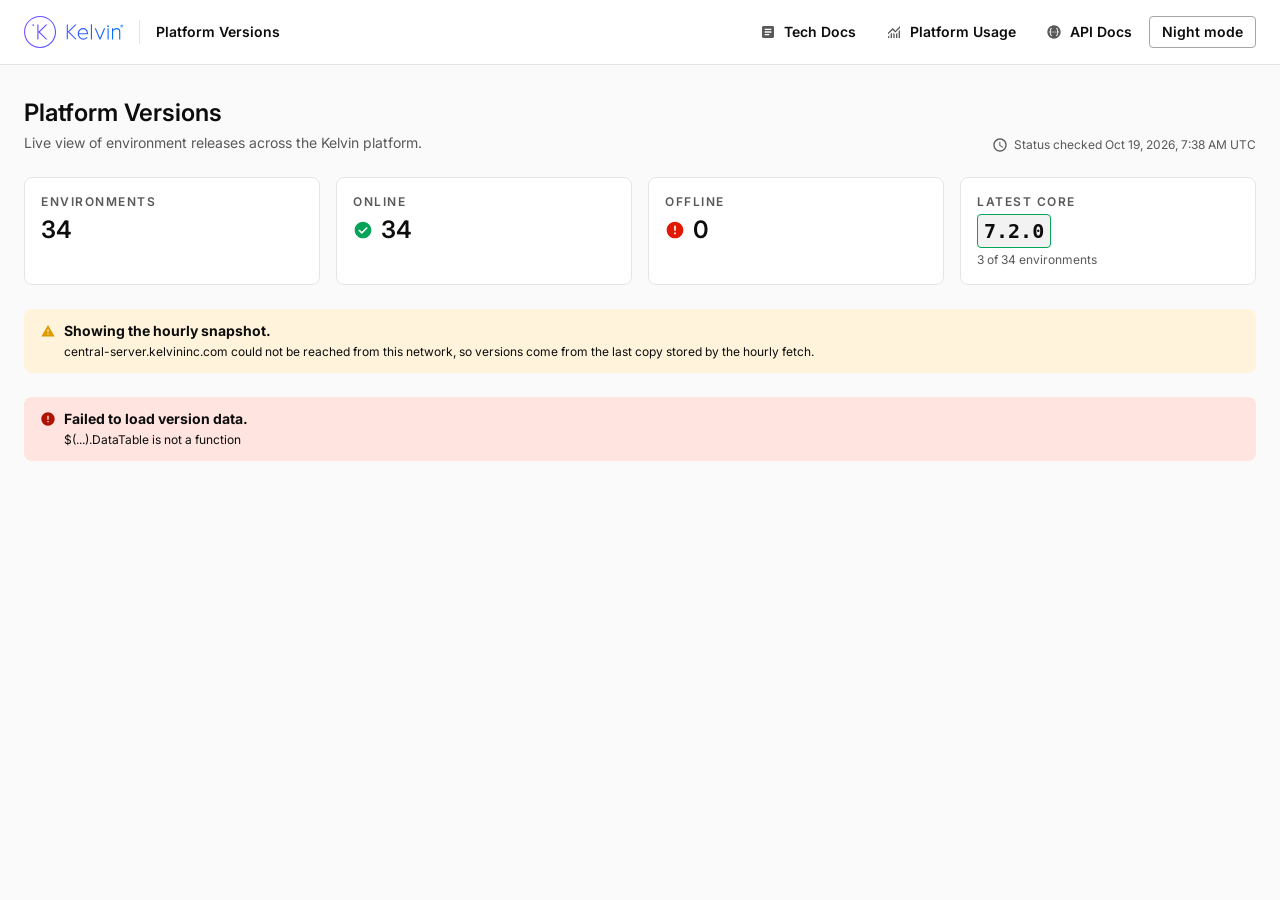
==== commit 6426f275: "Fix always-visible alerts and add snapshot fallback for version data The page's display:flex/grid ru" ====
--- a/index.html
+++ b/index.html
@@ -28,6 +28,8 @@
   <style>
     /* ---------- Base ---------- */
     *, *::before, *::after { box-sizing: border-box; }
+    /* Author display rules (flex/grid) would otherwise beat the UA [hidden] rule. */
+    [hidden] { display: none !important; }
 
     html, body { margin: 0; min-height: 100%; }
 
@@ -222,7 +224,9 @@
 
     /* Table (table tokens) */
     .table-scroll { overflow-x: auto; }
+    #versionsTable,
     table.dataTable { width: 100% !important; margin: 0 !important; border-collapse: collapse; border-spacing: 0; }
+    #versionsTable thead th,
     table.dataTable thead th,
     table.dataTable thead td {
       padding: var(--table-padding-y-default) var(--table-padding-x-default);
@@ -276,7 +280,8 @@
     }
     table.dataTable tbody tr:last-child td { border-bottom: none; }
     table.dataTable.no-footer { border-bottom: none; }
-    table.dataTable tbody td.dataTables_empty { padding: var(--spacing-6xl); text-align: center; color: var(--table-text-main-subtle); }
+    table.dataTable tbody td.dataTables_empty,
+    #versionsTable td.loading-row { padding: var(--spacing-6xl); text-align: center; color: var(--table-text-main-subtle); }
 
     .env-link { display: inline-flex; align-items: center; gap: var(--spacing-sm); font-weight: 600; color: var(--link-label-default); white-space: nowrap; }
     .env-link .kv-icon { width: var(--size-sm); height: var(--size-sm); color: var(--link-icon-color-default); opacity: 0; transition: opacity 0.15s ease; }
@@ -354,12 +359,14 @@
       gap: var(--spacing-md);
       padding: var(--spacing-xl) var(--spacing-2xl);
       border-radius: var(--radius-xl);
-      background: var(--background-container-status-danger-soft);
-      border: 1px solid var(--border-container-status-danger-subtle);
-      color: var(--text-surface-neutral-primary);
-    }
-    .kv-alert .kv-icon { color: var(--icon-surface-status-danger-default); margin-top: 2px; }
+      background: var(--alert-background-primary-error);
+      color: var(--alert-text-default);
+    }
+    .kv-alert .kv-icon { color: var(--alert-icon-color-primary-danger); margin-top: 2px; }
+    .kv-alert--warning { background: var(--alert-background-primary-warning); }
+    .kv-alert--warning .kv-icon { color: var(--alert-icon-color-primary-warning); }
     .kv-alert strong { display: block; }
+    .kv-alert .body-s { color: var(--alert-text-default); }
 
     /* ---------- Modal (modal tokens) ---------- */
     .kv-modal-backdrop {
@@ -507,6 +514,11 @@
       </div>
     </section>
 
+    <div id="snapshotNotice" class="kv-alert kv-alert--warning" hidden role="status">
+      <svg class="kv-icon"><use href="#kv-warning"/></svg>
+      <div><strong>Showing the hourly snapshot.</strong><span class="body-s">central-server.kelvininc.com could not be reached from this network, so versions come from the last copy stored by the hourly fetch.</span></div>
+    </div>
+
     <section class="table-card" id="tableCard">
       <table id="versionsTable" class="kv-table" style="width:100%">
         <thead>
@@ -521,13 +533,15 @@
             <th>Other</th>
           </tr>
         </thead>
-        <tbody></tbody>
+        <tbody>
+          <tr><td class="loading-row" colspan="8">Loading environments…</td></tr>
+        </tbody>
       </table>
     </section>
 
     <div id="loadError" class="kv-alert" hidden role="alert">
       <svg class="kv-icon"><use href="#kv-error"/></svg>
-      <div><strong>Failed to load version data.</strong><span class="body-s">Check the browser console for details, or retry in a moment.</span></div>
+      <div><strong>Failed to load version data.</strong><span class="body-s" id="loadErrorDetail">Check the browser console for details, or retry in a moment.</span></div>
     </div>
   </main>
 
@@ -620,19 +634,39 @@
       return date.toLocaleString(undefined, { dateStyle: "medium", timeStyle: "short", timeZone: "UTC" }) + " UTC";
     };
 
+    const CENTRAL_SERVER = "https://central-server.kelvininc.com";
+
     // Metadata we already have from /platformversions, used when the per-env file is missing.
     const fallbackMetadata = new Map();
 
     // ---------- Load data and build the table ----------
     async function populateTable() {
       try {
-        const [versionsResp, urlsResp, statusResp] = await Promise.all([
-          fetch("https://central-server.kelvininc.com/platformversions"),
-          fetch("https://central-server.kelvininc.com/platformurls"),
-          fetch("metadata/status.json", { cache: "no-store" })
-        ]);
-        const [versions, urls] = await Promise.all([versionsResp.json(), urlsResp.json()]);
-        const statusData = statusResp.ok ? await statusResp.json() : null;
+        // Live data comes from central-server; if it is unreachable (VPN, DNS filtering, outage)
+        // fall back to the copies the hourly GitHub Action stores in metadata/.
+        const fetchJson = async (url, options) => {
+          const resp = await fetch(url, options);
+          if (!resp.ok) throw new Error(`${url} responded ${resp.status}`);
+          return resp.json();
+        };
+        let versions, urls, source = "live";
+        try {
+          [versions, urls] = await Promise.all([
+            fetchJson(CENTRAL_SERVER + "/platformversions"),
+            fetchJson(CENTRAL_SERVER + "/platformurls")
+          ]);
+        } catch (liveErr) {
+          console.warn("central-server unreachable, using hourly snapshot:", liveErr);
+          [versions, urls] = await Promise.all([
+            fetchJson("metadata/platformversions.json", { cache: "no-store" }),
+            fetchJson("metadata/platformurls.json", { cache: "no-store" })
+          ]);
+          source = "snapshot";
+        }
+        if (!versions || typeof versions !== "object") throw new Error("platformversions payload is not an object");
+
+        let statusData = null;
+        try { statusData = await fetchJson("metadata/status.json", { cache: "no-store" }); } catch (statusErr) { console.warn(statusErr); }
         const statusMap = statusData && statusData.environments ? statusData.environments : {};
 
         // Summary tiles
@@ -661,6 +695,9 @@
             document.getElementById("checkedAtText").textContent = `Status checked ${formatted}`;
             document.getElementById("checkedAt").hidden = false;
           }
+        }
+        if (source === "snapshot") {
+          document.getElementById("snapshotNotice").hidden = false;
         }
 
         const tableData = entries.map(([env, versionInfo]) => {
@@ -782,11 +819,17 @@
       } catch (err) {
         document.getElementById("tableCard").hidden = true;
         document.getElementById("loadError").hidden = false;
+        document.getElementById("loadErrorDetail").textContent = err && err.message ? err.message : String(err);
         console.error(err);
       }
     }
 
-    populateTable();
+    // jQuery and DataTables are deferred; DOMContentLoaded fires after they have executed.
+    if (document.readyState === "loading") {
+      document.addEventListener("DOMContentLoaded", populateTable);
+    } else {
+      populateTable();
+    }
 
     // ---------- Metadata modal ----------
     const modal = document.getElementById("metadataModal");
